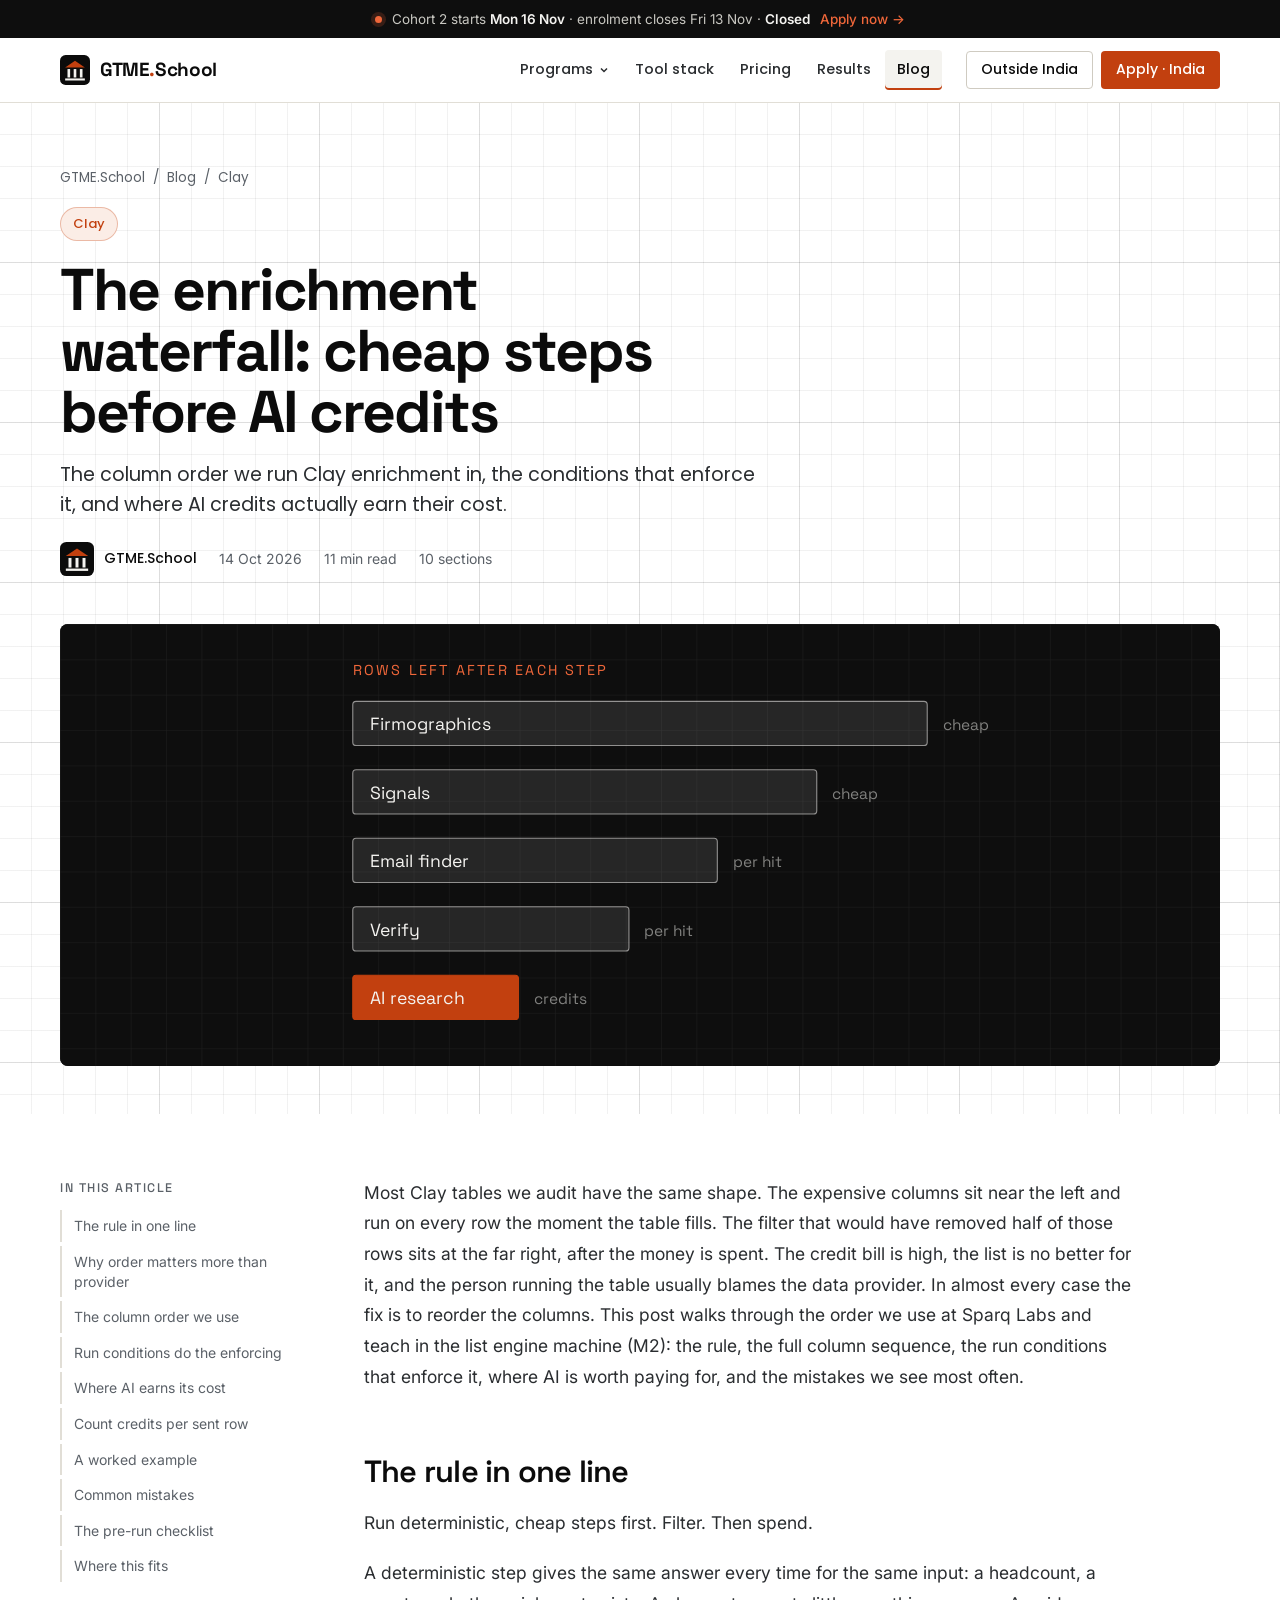
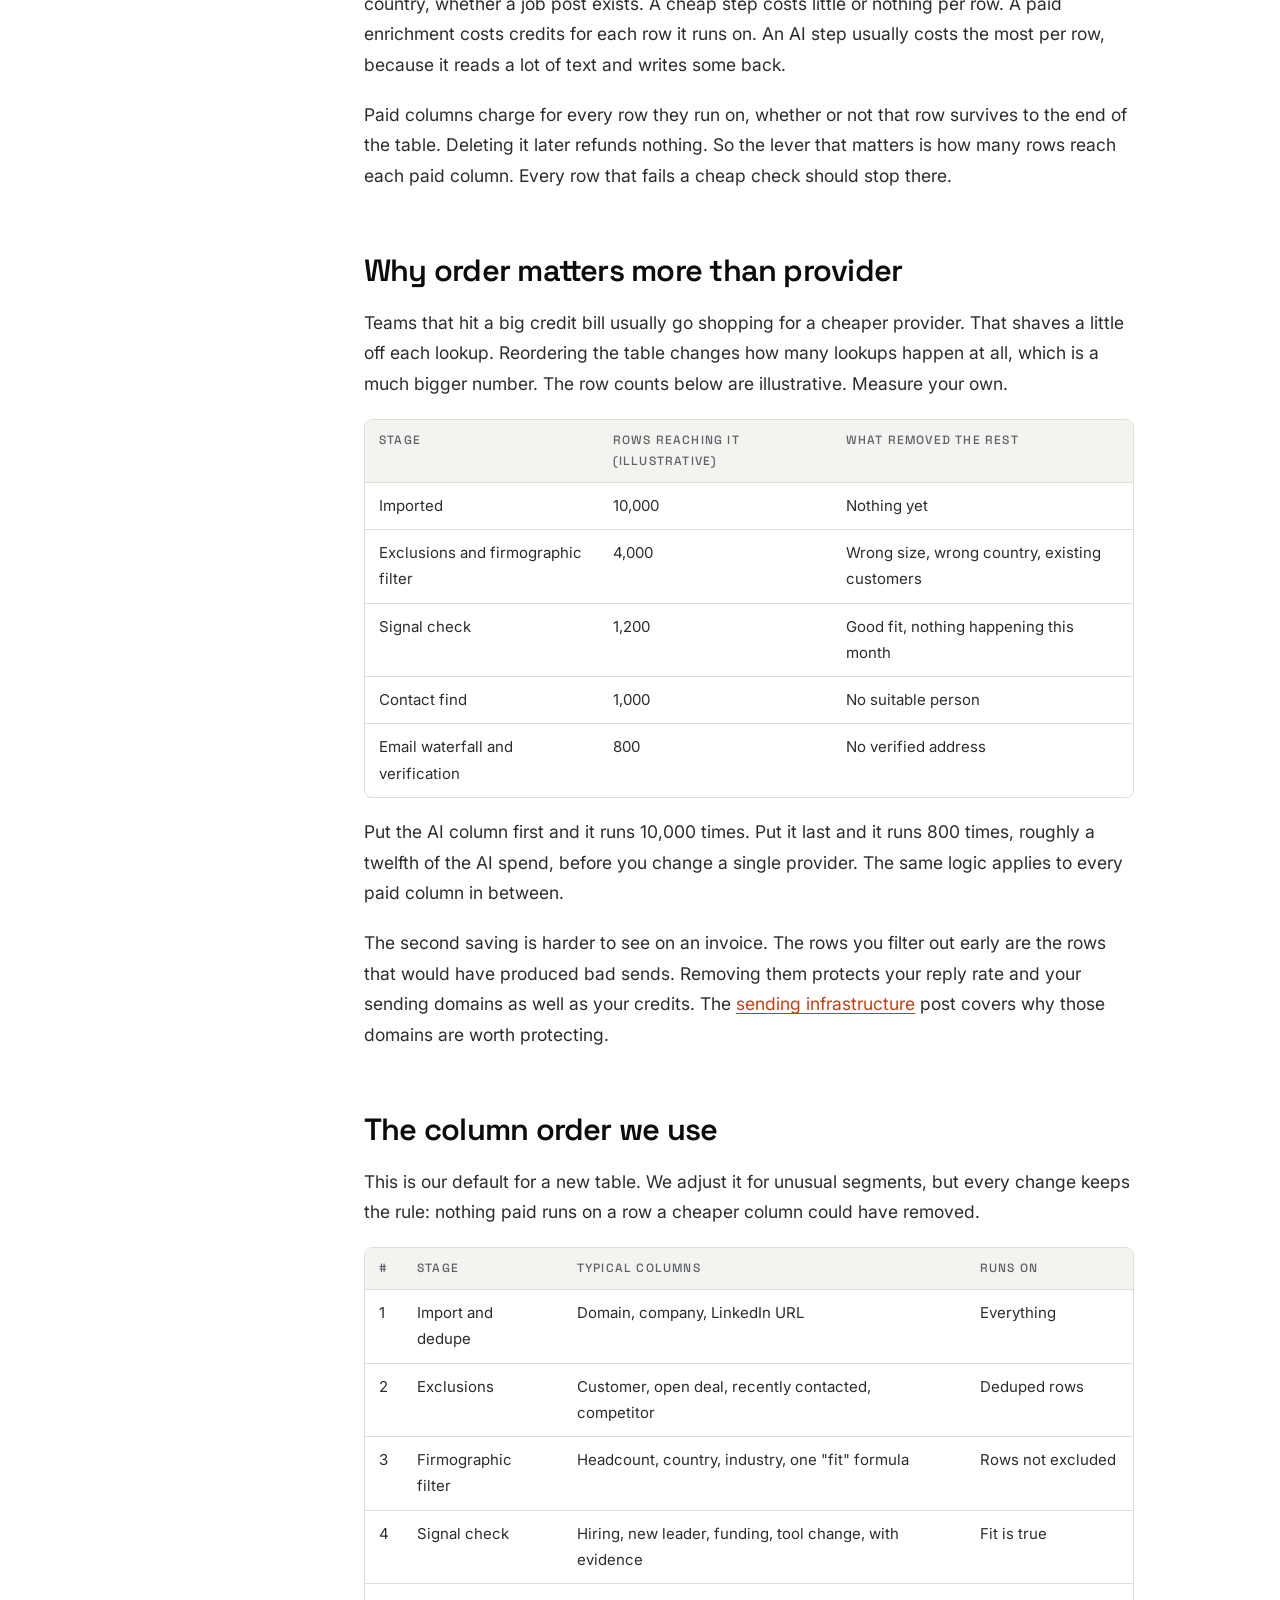
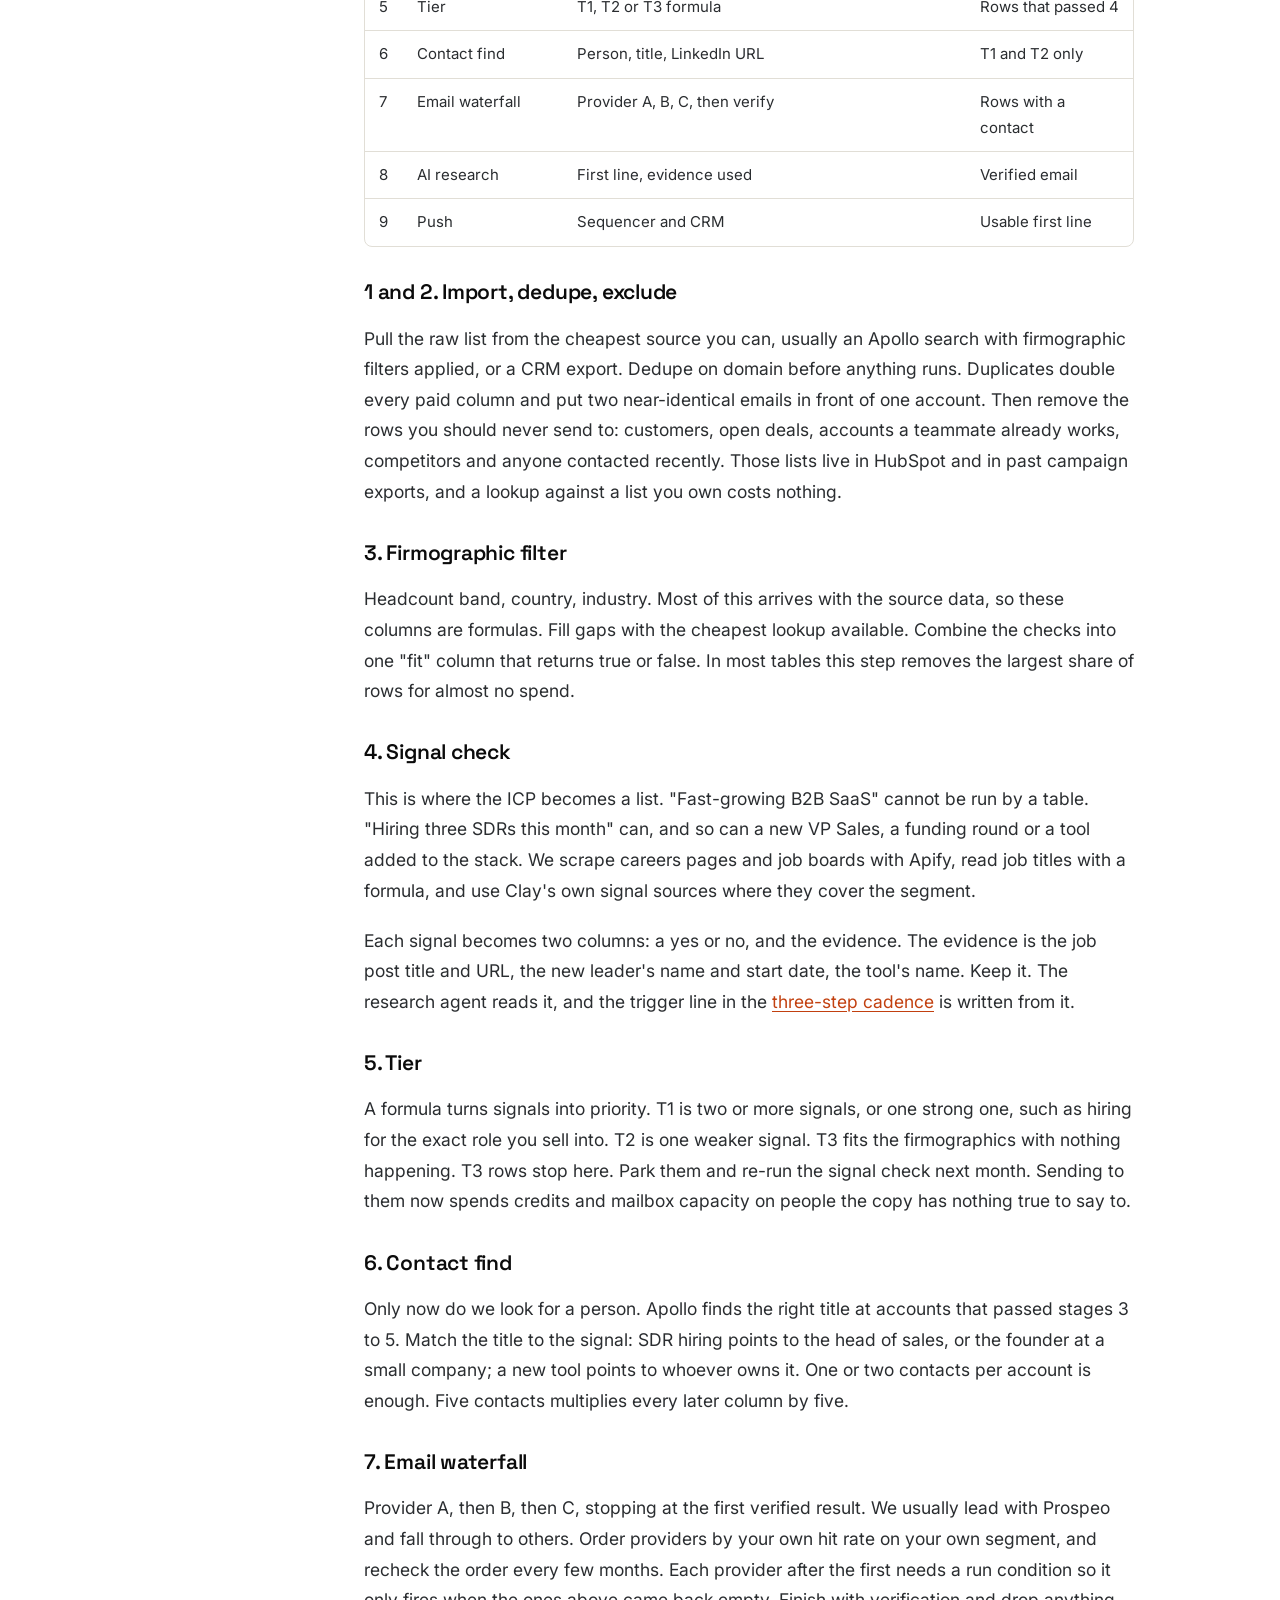
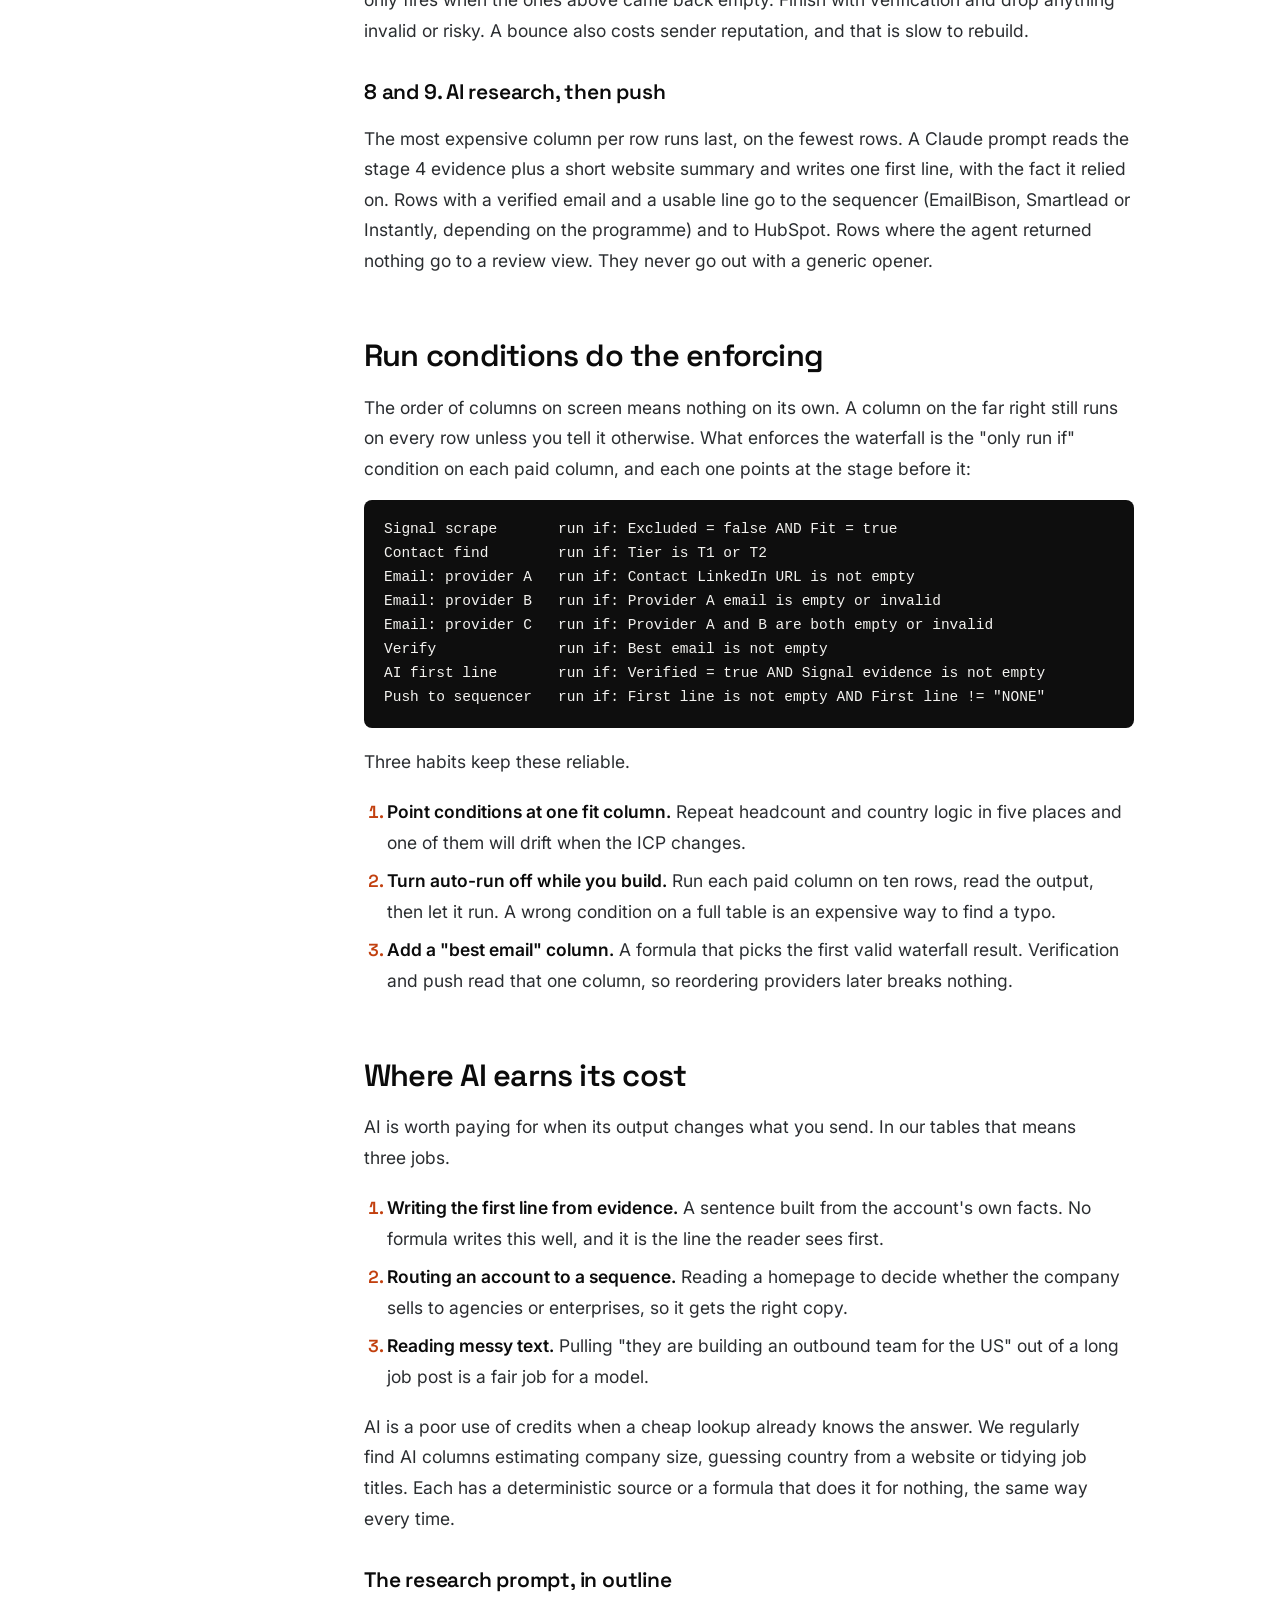
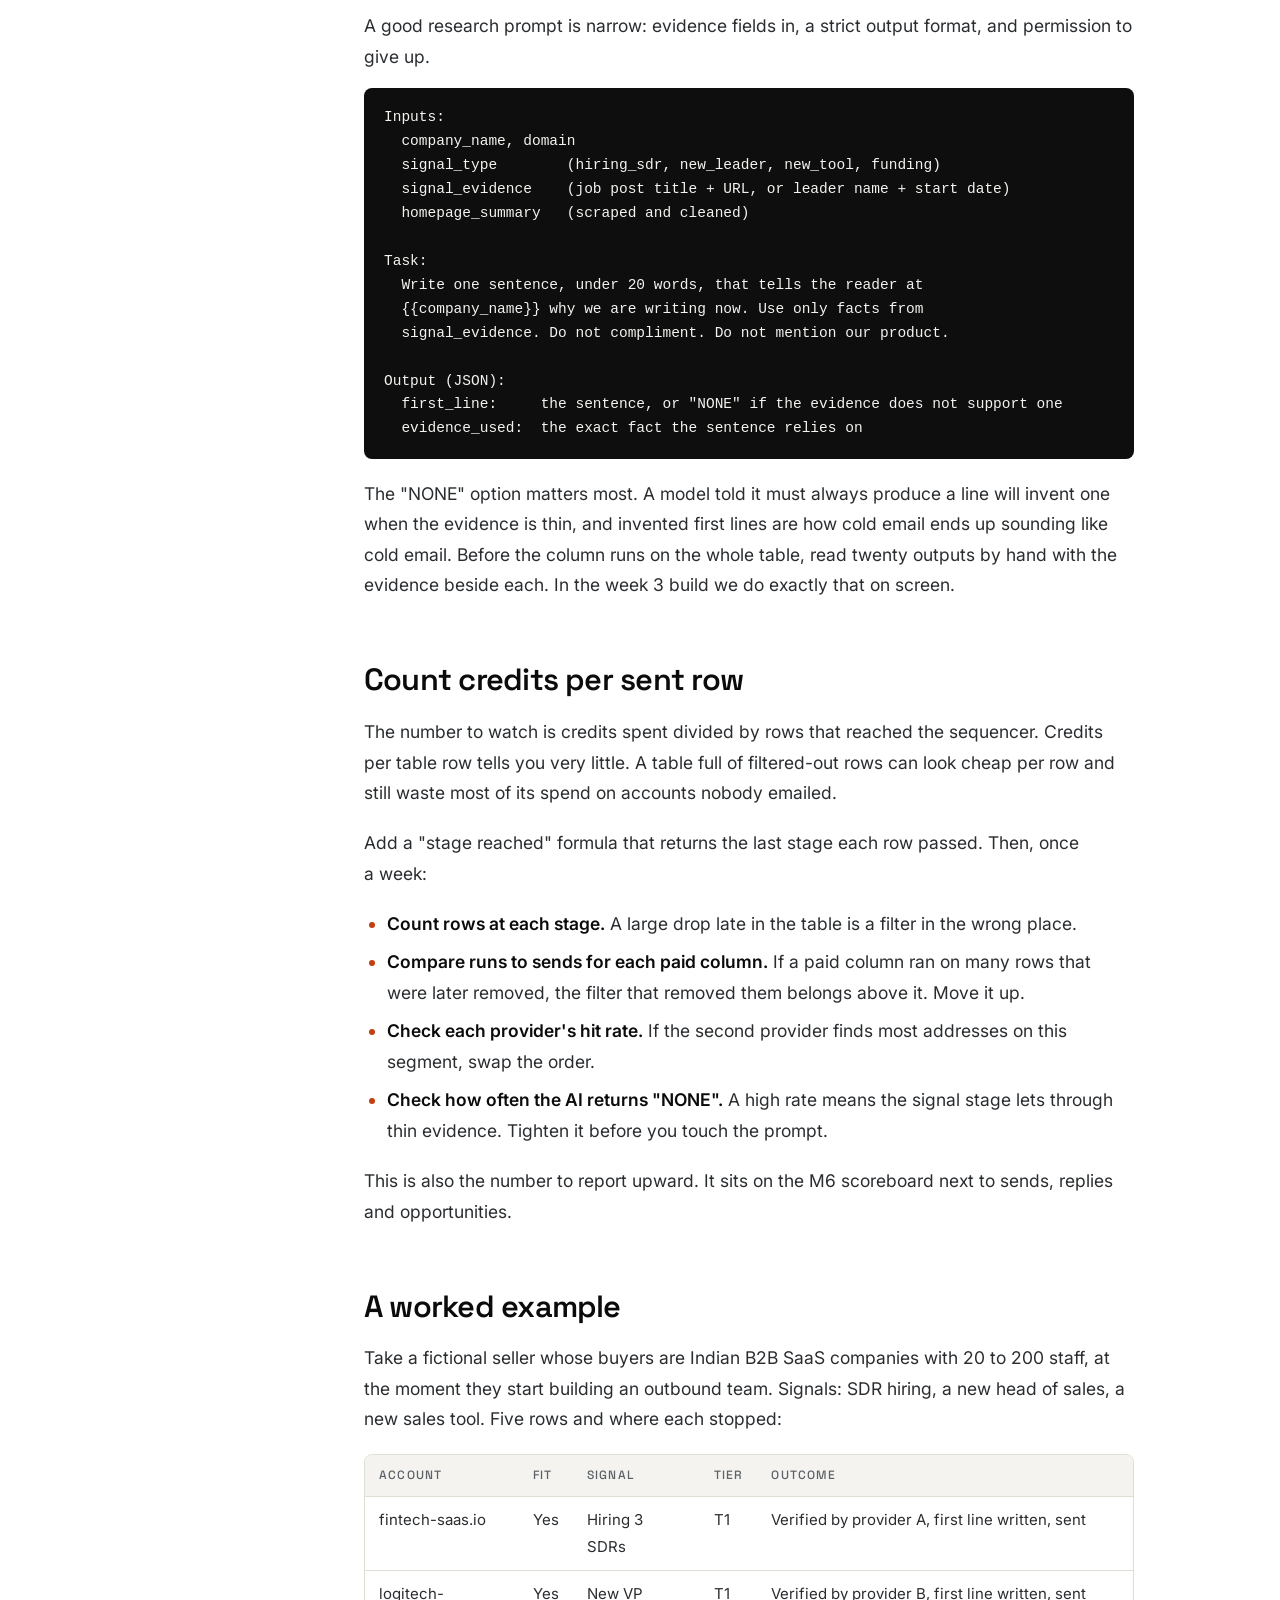
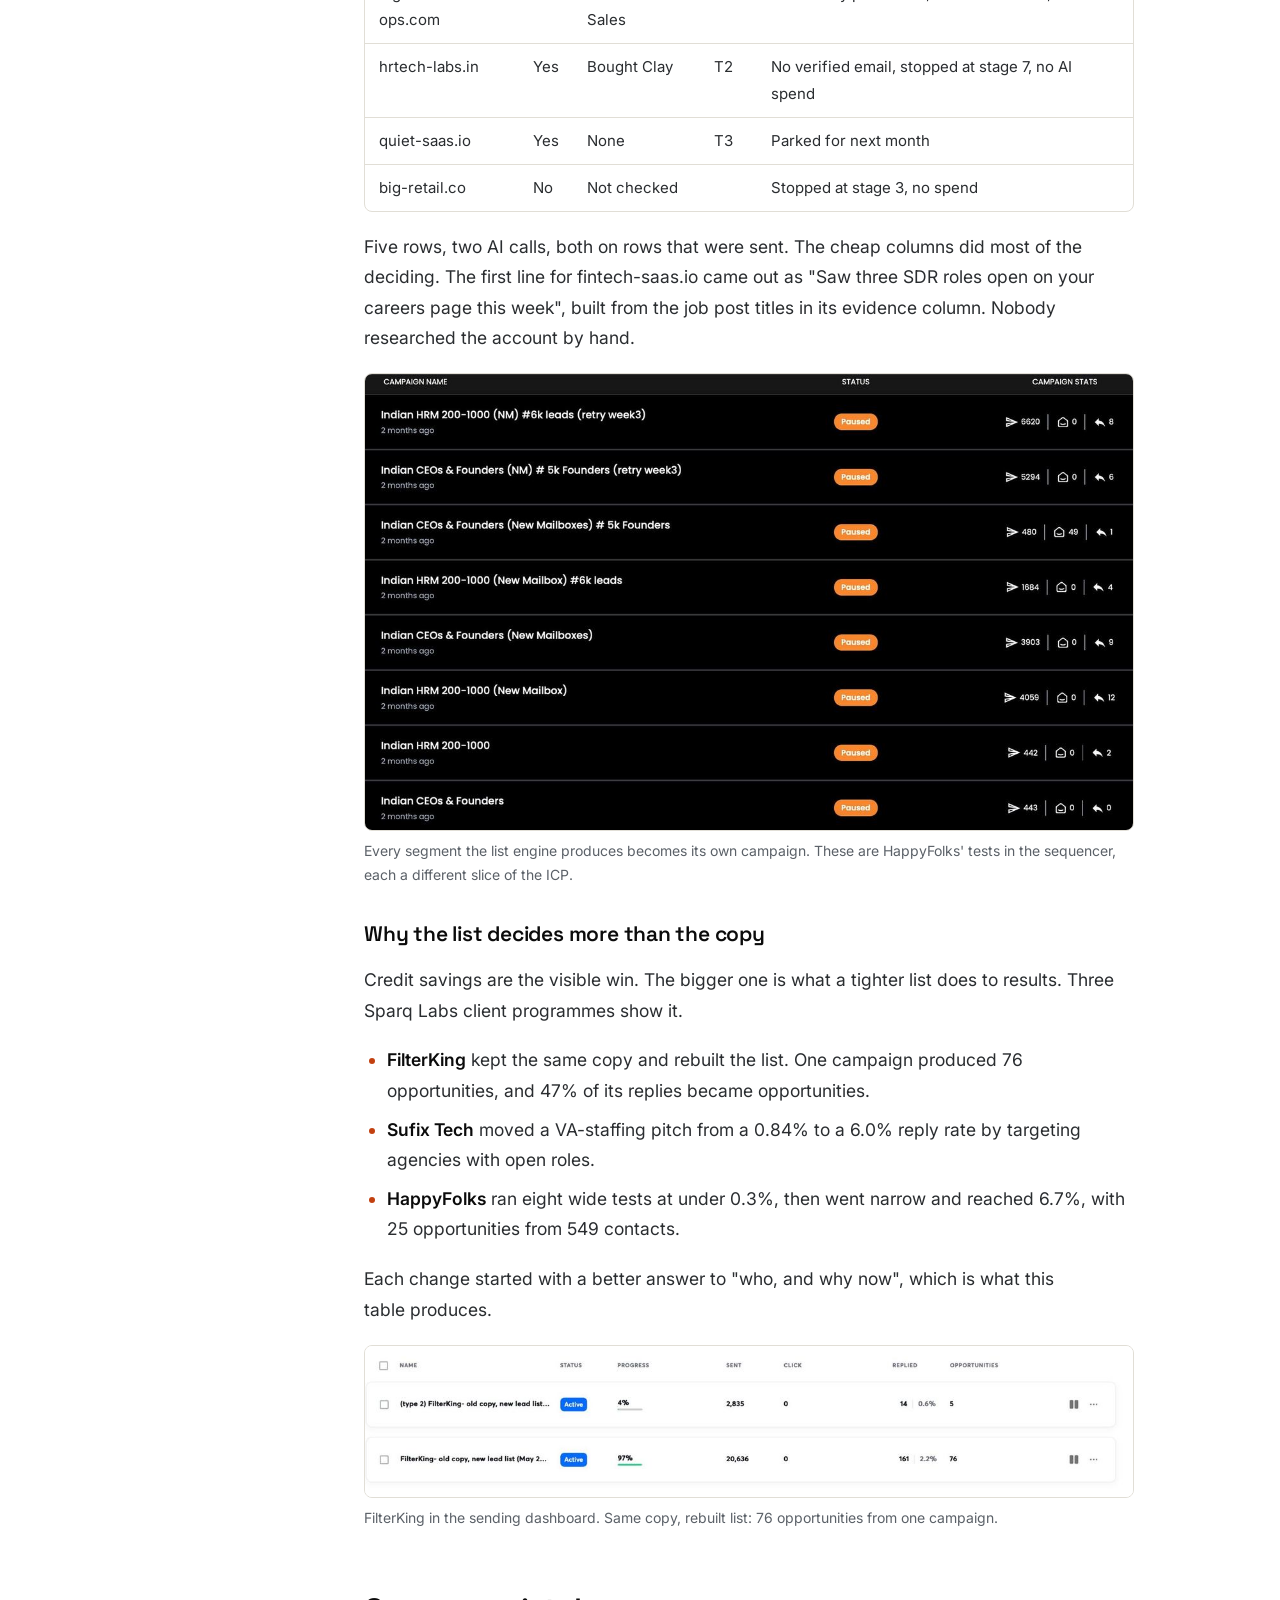
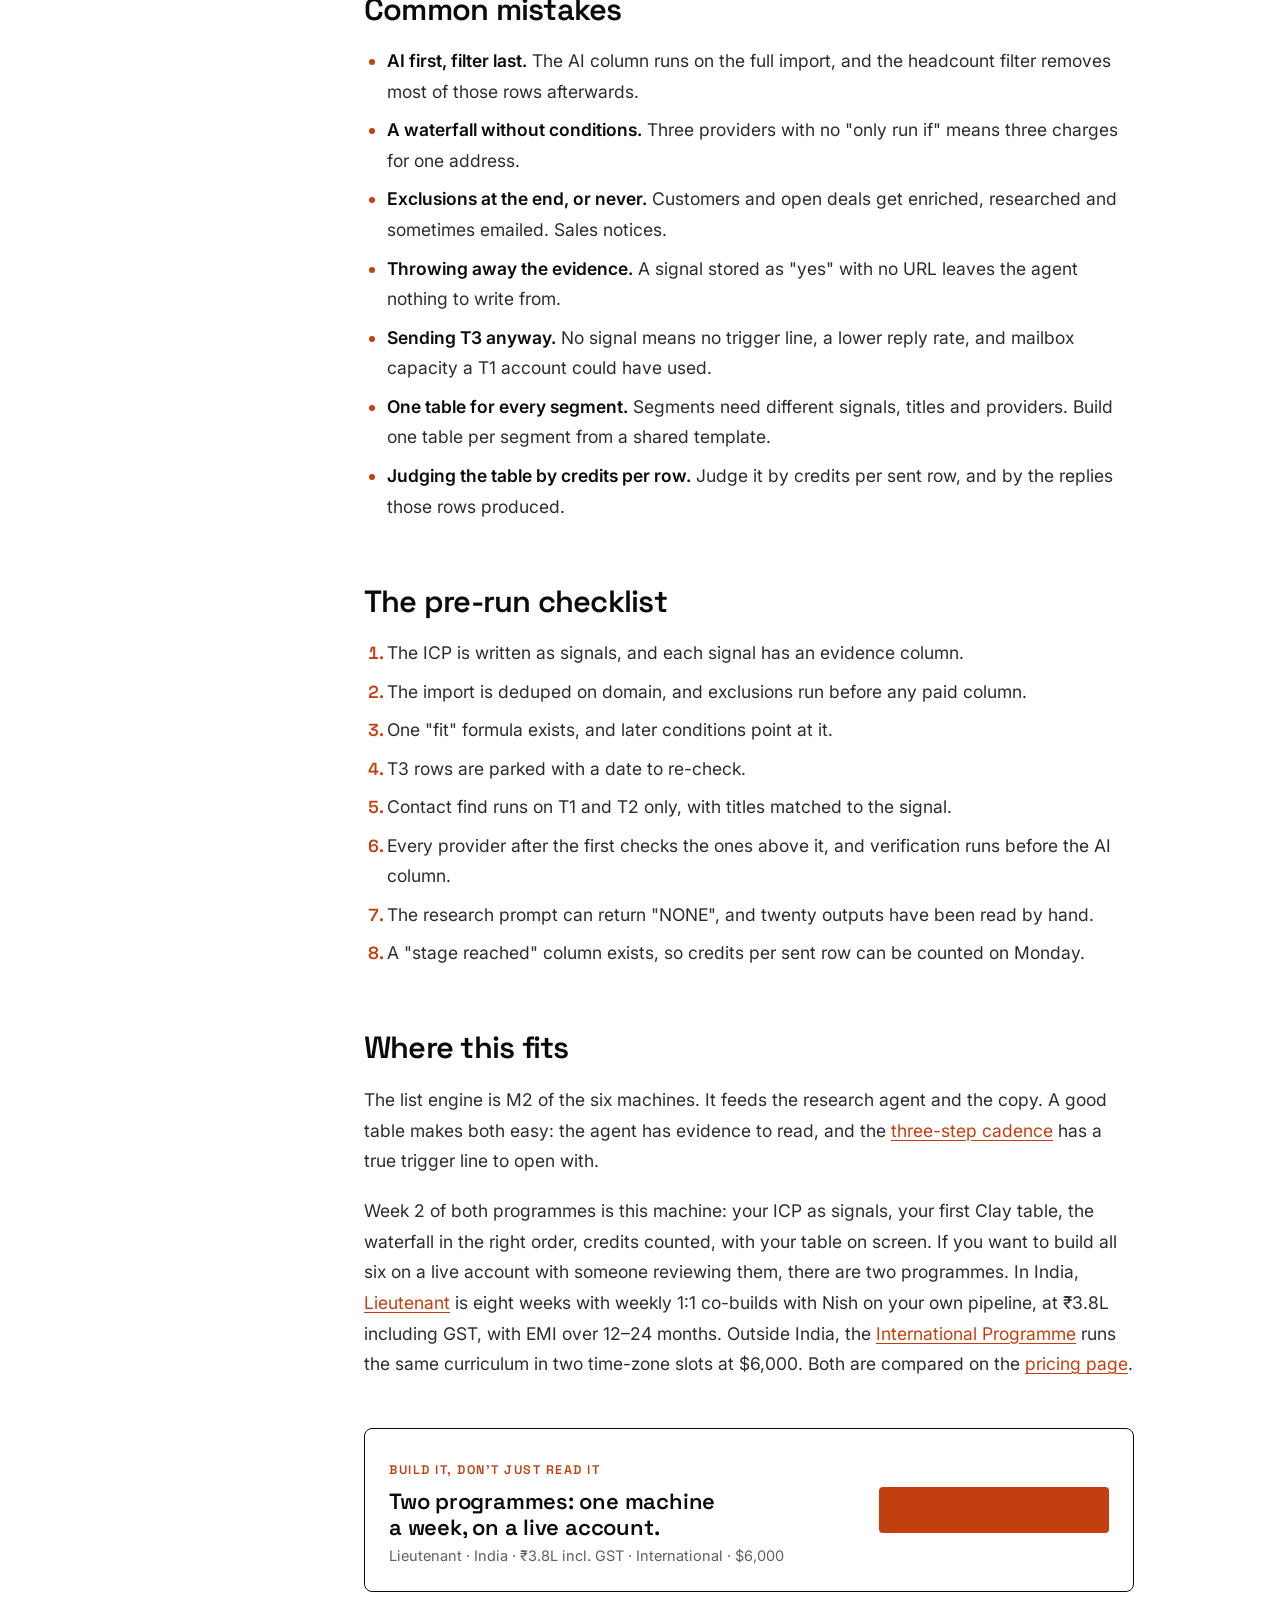
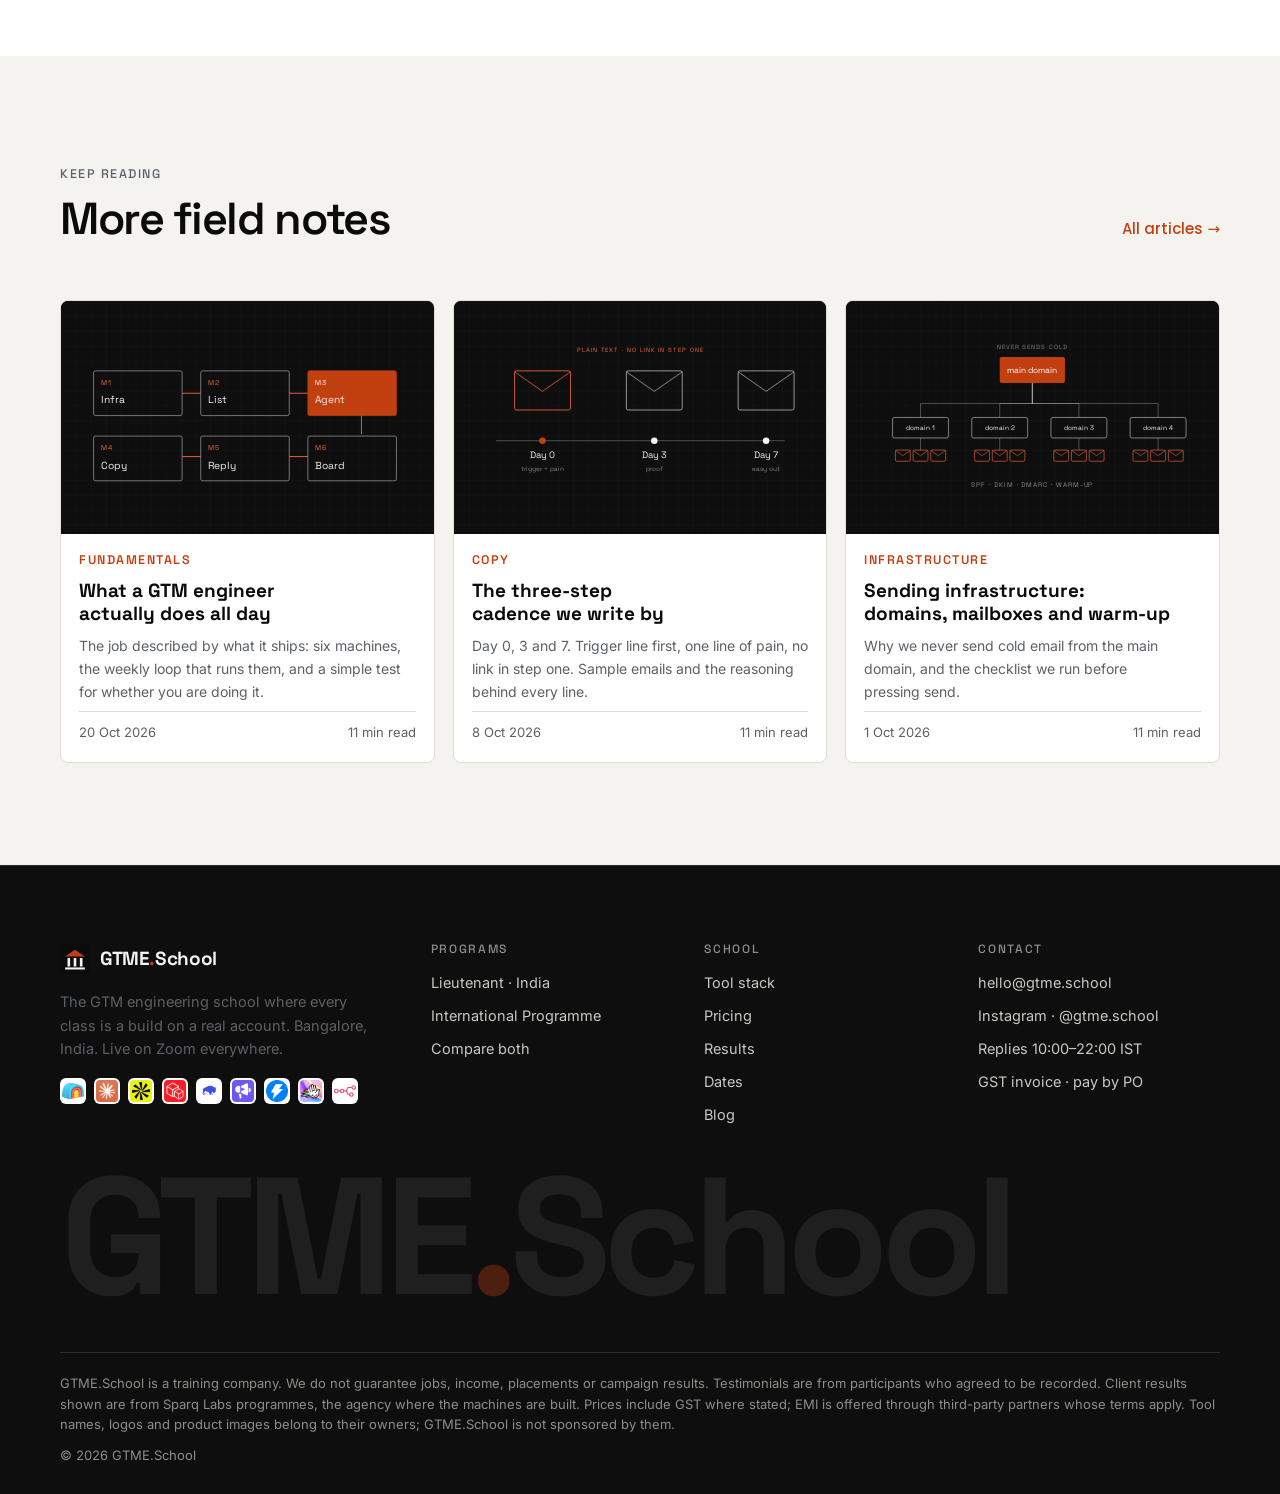
==== blog-enrichment-waterfall.html @ cdf1d206 "Add files via upload" ====
<!doctype html><html lang="en"><head><meta charset="utf-8"><meta name="viewport" content="width=device-width,initial-scale=1,viewport-fit=cover"><title>The enrichment waterfall: cheap steps before AI credits · GTME.School</title><meta name="claude:viewport-fit-sides" content="cover"><meta name="description" content="The column order we run Clay enrichment in, the conditions that enforce it, and where AI credits actually earn their cost."><link rel="icon" href="favicon.svg"><link rel="preconnect" href="https://fonts.googleapis.com"><link rel="preconnect" href="https://fonts.gstatic.com" crossorigin><link rel="stylesheet" href="https://fonts.googleapis.com/css2?family=Inter:wght@400;500;600&family=Poppins:wght@400;500;600&family=Space+Grotesk:wght@400;500;600;700&display=swap"><link rel="stylesheet" href="assets/site.css"></head><body><div class="bell"><div class="wrap"><span class="dot" aria-hidden="true"></span><span>Cohort 2 starts <b>Mon 16 Nov</b> · enrolment closes Fri 13 Nov · <b data-deadline="2026-11-13T23:59:00+05:30">21 days left</b></span><a href="pricing.html#apply">Apply now →</a></div></div>
<header class="hdr"><div class="wrap"><a class="brand " href="index.html" aria-label="GTME.School home"><svg viewBox="0 0 32 32" aria-hidden="true"><rect width="32" height="32" rx="6" fill="#0B0B0B"/><path d="M5.5 13.2 16 6l10.5 7.2z" fill="#C2400F"/><rect x="8" y="15" width="2.8" height="9" fill="#F4F3F0"/><rect x="14.6" y="15" width="2.8" height="9" fill="#F4F3F0"/><rect x="21.2" y="15" width="2.8" height="9" fill="#F4F3F0"/><rect x="5.5" y="25" width="21" height="2.2" fill="#F4F3F0"/></svg><span>GTME<span class="dotsch">.</span>School</span></a>
<nav class="nav" aria-label="Main">
<div class="dd"><button type="button" aria-expanded="false" aria-haspopup="true">Programs <svg width="10" height="10" viewBox="0 0 10 10" aria-hidden="true"><path d="M2 3.5 5 6.5 8 3.5" fill="none" stroke="currentColor" stroke-width="1.5"/></svg></button><div class="menu"><a href="lieutenant.html"><span class="rm">RM 101</span><span class="t">Lieutenant · India</span><span class="p">₹3.8L</span><span class="d">8 weeks · 1:1 with Nish · incl. GST</span></a><a href="international.html"><span class="rm">RM 201</span><span class="t">International Programme</span><span class="p">$6,000</span><span class="d">8 weeks · two time-zone slots · USD</span></a></div></div>
<a href="tools.html">Tool stack</a><a href="pricing.html">Pricing</a><a href="index.html#results">Results</a><a href="blog.html" aria-current="page">Blog</a></nav>
<div class="cta"><a class="btn btn-line btn-sm" href="international.html">Outside India</a><a class="btn btn-ember btn-sm" href="lieutenant.html#apply">Apply · India</a></div>
<button class="burger" type="button" aria-label="Open menu" aria-expanded="false" aria-controls="mnav"><span></span></button>
</div></header>
<div class="mnav" id="mnav" hidden><div class="top"><a class="brand " href="index.html" aria-label="GTME.School home"><svg viewBox="0 0 32 32" aria-hidden="true"><rect width="32" height="32" rx="6" fill="#0B0B0B"/><path d="M5.5 13.2 16 6l10.5 7.2z" fill="#C2400F"/><rect x="8" y="15" width="2.8" height="9" fill="#F4F3F0"/><rect x="14.6" y="15" width="2.8" height="9" fill="#F4F3F0"/><rect x="21.2" y="15" width="2.8" height="9" fill="#F4F3F0"/><rect x="5.5" y="25" width="21" height="2.2" fill="#F4F3F0"/></svg><span>GTME<span class="dotsch">.</span>School</span></a><button class="close" type="button" aria-label="Close menu">×</button></div>
<a class="l" href="index.html">Home</a><a class="l" href="lieutenant.html">Lieutenant · India <span>₹3.8L</span></a><a class="l" href="international.html">International <span>$6,000</span></a><a class="l" href="tools.html">Tool stack</a><a class="l" href="pricing.html">Pricing</a><a class="l" href="index.html#results">Results</a><a class="l" href="blog.html">Blog</a>
<a class="btn btn-ember" href="lieutenant.html#apply">Apply · India</a><a class="btn btn-line" href="international.html#call">Book a call · International</a></div><main id="top"><div class="readbar" aria-hidden="true"><i></i></div>
<section class="art-hero blueprint" style="padding-bottom:clamp(28px,4vw,48px)"><div class="wrap"><div class="crumb"><a href="index.html">GTME.School</a><span>/</span><a href="blog.html">Blog</a><span>/</span><span>Clay</span></div>
<span class="chip ember" style="margin-bottom:18px">Clay</span><h1>The enrichment waterfall: cheap steps before AI credits</h1><p class="dek">The column order we run Clay enrichment in, the conditions that enforce it, and where AI credits actually earn their cost.</p>
<div class="art-meta"><span class="au"><svg width="34" height="34" viewBox="0 0 32 32" aria-hidden="true"><rect width="32" height="32" rx="6" fill="#0B0B0B"/><path d="M5.5 13.2 16 6l10.5 7.2z" fill="#C2400F"/><rect x="8" y="15" width="2.8" height="9" fill="#F4F3F0"/><rect x="14.6" y="15" width="2.8" height="9" fill="#F4F3F0"/><rect x="21.2" y="15" width="2.8" height="9" fill="#F4F3F0"/><rect x="5.5" y="25" width="21" height="2.2" fill="#F4F3F0"/></svg>GTME.School</span><span>14 Oct 2026</span><span>11 min read</span><span>10 sections</span></div>
<div class="art-cover"><svg viewBox="0 0 1050 400" preserveAspectRatio="xMidYMid slice" role="img" aria-label="clay illustration"><defs><pattern id="gclay1" width="32" height="32" patternUnits="userSpaceOnUse"><path d="M32 0H0V32" fill="none" stroke="rgba(244,243,240,.07)"/></pattern></defs><rect width="1050" height="400" fill="#0E0E0E"/><rect width="1050" height="400" fill="url(#gclay1)"/><g transform="translate(125,-50)"><rect x="140" y="120" width="520" height="40" rx="3" fill="rgba(244,243,240,.1)" stroke="rgba(244,243,240,.55)"/><text x="156" y="146" font-family="Space Grotesk, sans-serif" font-size="16" fill="#F4F3F0">Firmographics</text><text x="674" y="146" font-family="Space Grotesk, sans-serif" font-size="14" fill="rgba(244,243,240,.5)">cheap</text><rect x="140" y="182" width="420" height="40" rx="3" fill="rgba(244,243,240,.1)" stroke="rgba(244,243,240,.55)"/><text x="156" y="208" font-family="Space Grotesk, sans-serif" font-size="16" fill="#F4F3F0">Signals</text><text x="574" y="208" font-family="Space Grotesk, sans-serif" font-size="14" fill="rgba(244,243,240,.5)">cheap</text><rect x="140" y="244" width="330" height="40" rx="3" fill="rgba(244,243,240,.1)" stroke="rgba(244,243,240,.55)"/><text x="156" y="270" font-family="Space Grotesk, sans-serif" font-size="16" fill="#F4F3F0">Email finder</text><text x="484" y="270" font-family="Space Grotesk, sans-serif" font-size="14" fill="rgba(244,243,240,.5)">per hit</text><rect x="140" y="306" width="250" height="40" rx="3" fill="rgba(244,243,240,.1)" stroke="rgba(244,243,240,.55)"/><text x="156" y="332" font-family="Space Grotesk, sans-serif" font-size="16" fill="#F4F3F0">Verify</text><text x="404" y="332" font-family="Space Grotesk, sans-serif" font-size="14" fill="rgba(244,243,240,.5)">per hit</text><rect x="140" y="368" width="150" height="40" rx="3" fill="#C2400F" stroke="#C2400F"/><text x="156" y="394" font-family="Space Grotesk, sans-serif" font-size="16" fill="#F4F3F0">AI research</text><text x="304" y="394" font-family="Space Grotesk, sans-serif" font-size="14" fill="rgba(244,243,240,.5)">credits</text><text x="140" y="96" font-family="Space Grotesk, sans-serif" font-size="13" fill="#F0673A" letter-spacing="2">ROWS LEFT AFTER EACH STEP</text></g></svg></div></div></section>
<div class="wrap art"><nav class="toc" aria-label="In this article"><span class="label">In this article</span><a href="#the-rule">The rule in one line</a><a href="#why-order">Why order matters more than provider</a><a href="#column-order">The column order we use</a><a href="#run-conditions">Run conditions do the enforcing</a><a href="#where-ai-earns">Where AI earns its cost</a><a href="#credits-per-sent-row">Count credits per sent row</a><a href="#worked-example">A worked example</a><a href="#common-mistakes">Common mistakes</a><a href="#checklist">The pre-run checklist</a><a href="#where-this-fits">Where this fits</a></nav>
<article class="prose"><p>Most Clay tables we audit have the same shape. The expensive columns sit near the left and run on every row the moment the table fills. The filter that would have removed half of those rows sits at the far right, after the money is spent. The credit bill is high, the list is no better for it, and the person running the table usually blames the data provider. In almost every case the fix is to reorder the columns. This post walks through the order we use at Sparq Labs and teach in the list engine machine (M2): the rule, the full column sequence, the run conditions that enforce it, where AI is worth paying for, and the mistakes we see most often.</p>

<h2 id="the-rule">The rule in one line</h2>
<p>Run deterministic, cheap steps first. Filter. Then spend.</p>
<p>A deterministic step gives the same answer every time for the same input: a headcount, a country, whether a job post exists. A cheap step costs little or nothing per row. A paid enrichment costs credits for each row it runs on. An AI step usually costs the most per row, because it reads a lot of text and writes some back.</p>
<p>Paid columns charge for every row they run on, whether or not that row survives to the end of the table. Deleting it later refunds nothing. So the lever that matters is how many rows reach each paid column. Every row that fails a cheap check should stop there.</p>

<h2 id="why-order">Why order matters more than provider</h2>
<p>Teams that hit a big credit bill usually go shopping for a cheaper provider. That shaves a little off each lookup. Reordering the table changes how many lookups happen at all, which is a much bigger number. The row counts below are illustrative. Measure your own.</p>
<figure class="fig-table"><table><thead><tr><th>Stage</th><th>Rows reaching it (illustrative)</th><th>What removed the rest</th></tr></thead><tbody>
<tr><td>Imported</td><td>10,000</td><td>Nothing yet</td></tr>
<tr><td>Exclusions and firmographic filter</td><td>4,000</td><td>Wrong size, wrong country, existing customers</td></tr>
<tr><td>Signal check</td><td>1,200</td><td>Good fit, nothing happening this month</td></tr>
<tr><td>Contact find</td><td>1,000</td><td>No suitable person</td></tr>
<tr><td>Email waterfall and verification</td><td>800</td><td>No verified address</td></tr>
</tbody></table></figure>
<p>Put the AI column first and it runs 10,000 times. Put it last and it runs 800 times, roughly a twelfth of the AI spend, before you change a single provider. The same logic applies to every paid column in between.</p>
<p>The second saving is harder to see on an invoice. The rows you filter out early are the rows that would have produced bad sends. Removing them protects your reply rate and your sending domains as well as your credits. The <a href="blog-sending-infrastructure.html">sending infrastructure</a> post covers why those domains are worth protecting.</p>

<h2 id="column-order">The column order we use</h2>
<p>This is our default for a new table. We adjust it for unusual segments, but every change keeps the rule: nothing paid runs on a row a cheaper column could have removed.</p>
<figure class="fig-table"><table><thead><tr><th>#</th><th>Stage</th><th>Typical columns</th><th>Runs on</th></tr></thead><tbody>
<tr><td>1</td><td>Import and dedupe</td><td>Domain, company, LinkedIn URL</td><td>Everything</td></tr>
<tr><td>2</td><td>Exclusions</td><td>Customer, open deal, recently contacted, competitor</td><td>Deduped rows</td></tr>
<tr><td>3</td><td>Firmographic filter</td><td>Headcount, country, industry, one "fit" formula</td><td>Rows not excluded</td></tr>
<tr><td>4</td><td>Signal check</td><td>Hiring, new leader, funding, tool change, with evidence</td><td>Fit is true</td></tr>
<tr><td>5</td><td>Tier</td><td>T1, T2 or T3 formula</td><td>Rows that passed 4</td></tr>
<tr><td>6</td><td>Contact find</td><td>Person, title, LinkedIn URL</td><td>T1 and T2 only</td></tr>
<tr><td>7</td><td>Email waterfall</td><td>Provider A, B, C, then verify</td><td>Rows with a contact</td></tr>
<tr><td>8</td><td>AI research</td><td>First line, evidence used</td><td>Verified email</td></tr>
<tr><td>9</td><td>Push</td><td>Sequencer and CRM</td><td>Usable first line</td></tr>
</tbody></table></figure>

<h3>1 and 2. Import, dedupe, exclude</h3>
<p>Pull the raw list from the cheapest source you can, usually an Apollo search with firmographic filters applied, or a CRM export. Dedupe on domain before anything runs. Duplicates double every paid column and put two near-identical emails in front of one account. Then remove the rows you should never send to: customers, open deals, accounts a teammate already works, competitors and anyone contacted recently. Those lists live in HubSpot and in past campaign exports, and a lookup against a list you own costs nothing.</p>

<h3>3. Firmographic filter</h3>
<p>Headcount band, country, industry. Most of this arrives with the source data, so these columns are formulas. Fill gaps with the cheapest lookup available. Combine the checks into one "fit" column that returns true or false. In most tables this step removes the largest share of rows for almost no spend.</p>

<h3>4. Signal check</h3>
<p>This is where the ICP becomes a list. "Fast-growing B2B SaaS" cannot be run by a table. "Hiring three SDRs this month" can, and so can a new VP Sales, a funding round or a tool added to the stack. We scrape careers pages and job boards with Apify, read job titles with a formula, and use Clay's own signal sources where they cover the segment.</p>
<p>Each signal becomes two columns: a yes or no, and the evidence. The evidence is the job post title and URL, the new leader's name and start date, the tool's name. Keep it. The research agent reads it, and the trigger line in the <a href="blog-three-step-cadence.html">three-step cadence</a> is written from it.</p>

<h3>5. Tier</h3>
<p>A formula turns signals into priority. T1 is two or more signals, or one strong one, such as hiring for the exact role you sell into. T2 is one weaker signal. T3 fits the firmographics with nothing happening. T3 rows stop here. Park them and re-run the signal check next month. Sending to them now spends credits and mailbox capacity on people the copy has nothing true to say to.</p>

<h3>6. Contact find</h3>
<p>Only now do we look for a person. Apollo finds the right title at accounts that passed stages 3 to 5. Match the title to the signal: SDR hiring points to the head of sales, or the founder at a small company; a new tool points to whoever owns it. One or two contacts per account is enough. Five contacts multiplies every later column by five.</p>

<h3>7. Email waterfall</h3>
<p>Provider A, then B, then C, stopping at the first verified result. We usually lead with Prospeo and fall through to others. Order providers by your own hit rate on your own segment, and recheck the order every few months. Each provider after the first needs a run condition so it only fires when the ones above came back empty. Finish with verification and drop anything invalid or risky. A bounce also costs sender reputation, and that is slow to rebuild.</p>

<h3>8 and 9. AI research, then push</h3>
<p>The most expensive column per row runs last, on the fewest rows. A Claude prompt reads the stage 4 evidence plus a short website summary and writes one first line, with the fact it relied on. Rows with a verified email and a usable line go to the sequencer (EmailBison, Smartlead or Instantly, depending on the programme) and to HubSpot. Rows where the agent returned nothing go to a review view. They never go out with a generic opener.</p>

<h2 id="run-conditions">Run conditions do the enforcing</h2>
<p>The order of columns on screen means nothing on its own. A column on the far right still runs on every row unless you tell it otherwise. What enforces the waterfall is the "only run if" condition on each paid column, and each one points at the stage before it:</p>
<pre><code>Signal scrape       run if: Excluded = false AND Fit = true
Contact find        run if: Tier is T1 or T2
Email: provider A   run if: Contact LinkedIn URL is not empty
Email: provider B   run if: Provider A email is empty or invalid
Email: provider C   run if: Provider A and B are both empty or invalid
Verify              run if: Best email is not empty
AI first line       run if: Verified = true AND Signal evidence is not empty
Push to sequencer   run if: First line is not empty AND First line != "NONE"</code></pre>
<p>Three habits keep these reliable.</p>
<ol>
<li><strong>Point conditions at one fit column.</strong> Repeat headcount and country logic in five places and one of them will drift when the ICP changes.</li>
<li><strong>Turn auto-run off while you build.</strong> Run each paid column on ten rows, read the output, then let it run. A wrong condition on a full table is an expensive way to find a typo.</li>
<li><strong>Add a "best email" column.</strong> A formula that picks the first valid waterfall result. Verification and push read that one column, so reordering providers later breaks nothing.</li>
</ol>

<h2 id="where-ai-earns">Where AI earns its cost</h2>
<p>AI is worth paying for when its output changes what you send. In our tables that means three jobs.</p>
<ol>
<li><strong>Writing the first line from evidence.</strong> A sentence built from the account's own facts. No formula writes this well, and it is the line the reader sees first.</li>
<li><strong>Routing an account to a sequence.</strong> Reading a homepage to decide whether the company sells to agencies or enterprises, so it gets the right copy.</li>
<li><strong>Reading messy text.</strong> Pulling "they are building an outbound team for the US" out of a long job post is a fair job for a model.</li>
</ol>
<p>AI is a poor use of credits when a cheap lookup already knows the answer. We regularly find AI columns estimating company size, guessing country from a website or tidying job titles. Each has a deterministic source or a formula that does it for nothing, the same way every time.</p>

<h3>The research prompt, in outline</h3>
<p>A good research prompt is narrow: evidence fields in, a strict output format, and permission to give up.</p>
<pre><code>Inputs:
  company_name, domain
  signal_type        (hiring_sdr, new_leader, new_tool, funding)
  signal_evidence    (job post title + URL, or leader name + start date)
  homepage_summary   (scraped and cleaned)

Task:
  Write one sentence, under 20 words, that tells the reader at
  {{company_name}} why we are writing now. Use only facts from
  signal_evidence. Do not compliment. Do not mention our product.

Output (JSON):
  first_line:     the sentence, or "NONE" if the evidence does not support one
  evidence_used:  the exact fact the sentence relies on</code></pre>
<p>The "NONE" option matters most. A model told it must always produce a line will invent one when the evidence is thin, and invented first lines are how cold email ends up sounding like cold email. Before the column runs on the whole table, read twenty outputs by hand with the evidence beside each. In the week 3 build we do exactly that on screen.</p>

<h2 id="credits-per-sent-row">Count credits per sent row</h2>
<p>The number to watch is credits spent divided by rows that reached the sequencer. Credits per table row tells you very little. A table full of filtered-out rows can look cheap per row and still waste most of its spend on accounts nobody emailed.</p>
<p>Add a "stage reached" formula that returns the last stage each row passed. Then, once a week:</p>
<ul>
<li><strong>Count rows at each stage.</strong> A large drop late in the table is a filter in the wrong place.</li>
<li><strong>Compare runs to sends for each paid column.</strong> If a paid column ran on many rows that were later removed, the filter that removed them belongs above it. Move it up.</li>
<li><strong>Check each provider's hit rate.</strong> If the second provider finds most addresses on this segment, swap the order.</li>
<li><strong>Check how often the AI returns "NONE".</strong> A high rate means the signal stage lets through thin evidence. Tighten it before you touch the prompt.</li>
</ul>
<p>This is also the number to report upward. It sits on the M6 scoreboard next to sends, replies and opportunities.</p>

<h2 id="worked-example">A worked example</h2>
<p>Take a fictional seller whose buyers are Indian B2B SaaS companies with 20 to 200 staff, at the moment they start building an outbound team. Signals: SDR hiring, a new head of sales, a new sales tool. Five rows and where each stopped:</p>
<figure class="fig-table"><table><thead><tr><th>Account</th><th>Fit</th><th>Signal</th><th>Tier</th><th>Outcome</th></tr></thead><tbody>
<tr><td>fintech-saas.io</td><td>Yes</td><td>Hiring 3 SDRs</td><td>T1</td><td>Verified by provider A, first line written, sent</td></tr>
<tr><td>logitech-ops.com</td><td>Yes</td><td>New VP Sales</td><td>T1</td><td>Verified by provider B, first line written, sent</td></tr>
<tr><td>hrtech-labs.in</td><td>Yes</td><td>Bought Clay</td><td>T2</td><td>No verified email, stopped at stage 7, no AI spend</td></tr>
<tr><td>quiet-saas.io</td><td>Yes</td><td>None</td><td>T3</td><td>Parked for next month</td></tr>
<tr><td>big-retail.co</td><td>No</td><td>Not checked</td><td></td><td>Stopped at stage 3, no spend</td></tr>
</tbody></table></figure>
<p>Five rows, two AI calls, both on rows that were sent. The cheap columns did most of the deciding. The first line for fintech-saas.io came out as "Saw three SDR roles open on your careers page this week", built from the job post titles in its evidence column. Nobody researched the account by hand.</p>
<figure class="fig-img"><img src="assets/img/hf-work.jpg" alt="A sequencer campaign list: HappyFolks test campaigns, one per ICP segment" loading="lazy" decoding="async"><figcaption>Every segment the list engine produces becomes its own campaign. These are HappyFolks' tests in the sequencer, each a different slice of the ICP.</figcaption></figure>
<h3>Why the list decides more than the copy</h3>
<p>Credit savings are the visible win. The bigger one is what a tighter list does to results. Three Sparq Labs client programmes show it.</p>
<ul>
<li><strong>FilterKing</strong> kept the same copy and rebuilt the list. One campaign produced 76 opportunities, and 47% of its replies became opportunities.</li>
<li><strong>Sufix Tech</strong> moved a VA-staffing pitch from a 0.84% to a 6.0% reply rate by targeting agencies with open roles.</li>
<li><strong>HappyFolks</strong> ran eight wide tests at under 0.3%, then went narrow and reached 6.7%, with 25 opportunities from 549 contacts.</li>
</ul>
<p>Each change started with a better answer to "who, and why now", which is what this table produces.</p>
<figure class="fig-img"><img src="assets/img/fk-dash.jpg" alt="FilterKing campaigns in the sending dashboard" loading="lazy" decoding="async"><figcaption>FilterKing in the sending dashboard. Same copy, rebuilt list: 76 opportunities from one campaign.</figcaption></figure>

<h2 id="common-mistakes">Common mistakes</h2>
<ul>
<li><strong>AI first, filter last.</strong> The AI column runs on the full import, and the headcount filter removes most of those rows afterwards.</li>
<li><strong>A waterfall without conditions.</strong> Three providers with no "only run if" means three charges for one address.</li>
<li><strong>Exclusions at the end, or never.</strong> Customers and open deals get enriched, researched and sometimes emailed. Sales notices.</li>
<li><strong>Throwing away the evidence.</strong> A signal stored as "yes" with no URL leaves the agent nothing to write from.</li>
<li><strong>Sending T3 anyway.</strong> No signal means no trigger line, a lower reply rate, and mailbox capacity a T1 account could have used.</li>
<li><strong>One table for every segment.</strong> Segments need different signals, titles and providers. Build one table per segment from a shared template.</li>
<li><strong>Judging the table by credits per row.</strong> Judge it by credits per sent row, and by the replies those rows produced.</li>
</ul>

<h2 id="checklist">The pre-run checklist</h2>
<ol>
<li>The ICP is written as signals, and each signal has an evidence column.</li>
<li>The import is deduped on domain, and exclusions run before any paid column.</li>
<li>One "fit" formula exists, and later conditions point at it.</li>
<li>T3 rows are parked with a date to re-check.</li>
<li>Contact find runs on T1 and T2 only, with titles matched to the signal.</li>
<li>Every provider after the first checks the ones above it, and verification runs before the AI column.</li>
<li>The research prompt can return "NONE", and twenty outputs have been read by hand.</li>
<li>A "stage reached" column exists, so credits per sent row can be counted on Monday.</li>
</ol>

<h2 id="where-this-fits">Where this fits</h2>
<p>The list engine is M2 of the six machines. It feeds the research agent and the copy. A good table makes both easy: the agent has evidence to read, and the <a href="blog-three-step-cadence.html">three-step cadence</a> has a true trigger line to open with.</p>
<p>Week 2 of both programmes is this machine: your ICP as signals, your first Clay table, the waterfall in the right order, credits counted, with your table on screen. If you want to build all six on a live account with someone reviewing them, there are two programmes. In India, <a href="lieutenant.html">Lieutenant</a> is eight weeks with weekly 1:1 co-builds with Nish on your own pipeline, at ₹3.8L including GST, with EMI over 12–24 months. Outside India, the <a href="international.html">International Programme</a> runs the same curriculum in two time-zone slots at $6,000. Both are compared on the <a href="pricing.html">pricing page</a>.</p>
<aside class="art-cta"><div><span class="label"><b>Build it, don't just read it</b></span><h3 style="margin-top:6px">Two programmes: one machine a week, on a live account.</h3><p class="small" style="margin-top:4px">Lieutenant · India · ₹3.8L incl. GST · International · $6,000</p></div><a class="btn btn-ember" href="pricing.html">See the programmes <span class="arr">→</span></a></aside>
</article></div>
<section class="sec stone"><div class="wrap"><div class="sec-head"><div><span class="label">Keep reading</span><h2 class="h2" style="margin-top:10px">More field notes</h2></div><div style="justify-self:end"><a class="tlink" href="blog.html">All articles →</a></div></div><div class="posts" style="grid-template-columns:repeat(auto-fit,minmax(240px,1fr))"><a class="post rv d0" href="blog-what-is-a-gtm-engineer.html"><div class="cover"><svg viewBox="0 0 800 500" preserveAspectRatio="xMidYMid slice" role="img" aria-label="fundamentals illustration"><defs><pattern id="gfundamentals0" width="32" height="32" patternUnits="userSpaceOnUse"><path d="M32 0H0V32" fill="none" stroke="rgba(244,243,240,.07)"/></pattern></defs><rect width="800" height="500" fill="#0E0E0E"/><rect width="800" height="500" fill="url(#gfundamentals0)"/><g transform="translate(0,0)"><rect x="70" y="150" width="190" height="96" rx="4" fill="none" stroke="rgba(244,243,240,.6)" stroke-width="1.6"/><text x="86" y="180" font-family="Space Grotesk, sans-serif" font-size="15" fill="#F0673A" letter-spacing="2">M1</text><text x="86" y="220" font-family="Space Grotesk, sans-serif" font-size="22" fill="#F4F3F0">Infra</text><rect x="300" y="150" width="190" height="96" rx="4" fill="none" stroke="rgba(244,243,240,.6)" stroke-width="1.6"/><text x="316" y="180" font-family="Space Grotesk, sans-serif" font-size="15" fill="#F0673A" letter-spacing="2">M2</text><text x="316" y="220" font-family="Space Grotesk, sans-serif" font-size="22" fill="#F4F3F0">List</text><rect x="530" y="150" width="190" height="96" rx="4" fill="#C2400F" stroke="#C2400F" stroke-width="1.6"/><text x="546" y="180" font-family="Space Grotesk, sans-serif" font-size="15" fill="#fff" letter-spacing="2">M3</text><text x="546" y="220" font-family="Space Grotesk, sans-serif" font-size="22" fill="#F4F3F0">Agent</text><rect x="70" y="290" width="190" height="96" rx="4" fill="none" stroke="rgba(244,243,240,.6)" stroke-width="1.6"/><text x="86" y="320" font-family="Space Grotesk, sans-serif" font-size="15" fill="#F0673A" letter-spacing="2">M4</text><text x="86" y="360" font-family="Space Grotesk, sans-serif" font-size="22" fill="#F4F3F0">Copy</text><rect x="300" y="290" width="190" height="96" rx="4" fill="none" stroke="rgba(244,243,240,.6)" stroke-width="1.6"/><text x="316" y="320" font-family="Space Grotesk, sans-serif" font-size="15" fill="#F0673A" letter-spacing="2">M5</text><text x="316" y="360" font-family="Space Grotesk, sans-serif" font-size="22" fill="#F4F3F0">Reply</text><rect x="530" y="290" width="190" height="96" rx="4" fill="none" stroke="rgba(244,243,240,.6)" stroke-width="1.6"/><text x="546" y="320" font-family="Space Grotesk, sans-serif" font-size="15" fill="#F0673A" letter-spacing="2">M6</text><text x="546" y="360" font-family="Space Grotesk, sans-serif" font-size="22" fill="#F4F3F0">Board</text><path d="M260 198h40M490 198h40M645 246v40M530 334h-40M300 334h-40" stroke="#F0673A" stroke-width="2"/></g></svg></div><div class="bd"><span class="label"><b>Fundamentals</b></span><h3>What a GTM engineer actually does all day</h3><p>The job described by what it ships: six machines, the weekly loop that runs them, and a simple test for whether you are doing it.</p><div class="meta"><span>20 Oct 2026</span><span>11 min read</span></div></div></a><a class="post rv d1" href="blog-three-step-cadence.html"><div class="cover"><svg viewBox="0 0 800 500" preserveAspectRatio="xMidYMid slice" role="img" aria-label="copy illustration"><defs><pattern id="gcopy0" width="32" height="32" patternUnits="userSpaceOnUse"><path d="M32 0H0V32" fill="none" stroke="rgba(244,243,240,.07)"/></pattern></defs><rect width="800" height="500" fill="#0E0E0E"/><rect width="800" height="500" fill="url(#gcopy0)"/><g transform="translate(0,0)"><path d="M90 300 H710" stroke="rgba(244,243,240,.4)" stroke-width="1.5"/><circle cx="190" cy="300" r="7" fill="#C2400F"/><rect x="130" y="150" width="120" height="84" rx="4" fill="none" stroke="#F0673A" stroke-width="1.8"/><path d="M130 152 l60 42 60-42" fill="none" stroke="#F0673A" stroke-width="1.6"/><text x="190" y="338" font-family="Space Grotesk, sans-serif" font-size="20" fill="#F4F3F0" text-anchor="middle">Day 0</text><text x="190" y="364" font-family="Space Grotesk, sans-serif" font-size="14" fill="rgba(244,243,240,.5)" text-anchor="middle">trigger + pain</text><circle cx="430" cy="300" r="7" fill="#F4F3F0"/><rect x="370" y="150" width="120" height="84" rx="4" fill="none" stroke="rgba(244,243,240,.7)" stroke-width="1.8"/><path d="M370 152 l60 42 60-42" fill="none" stroke="rgba(244,243,240,.7)" stroke-width="1.6"/><text x="430" y="338" font-family="Space Grotesk, sans-serif" font-size="20" fill="#F4F3F0" text-anchor="middle">Day 3</text><text x="430" y="364" font-family="Space Grotesk, sans-serif" font-size="14" fill="rgba(244,243,240,.5)" text-anchor="middle">proof</text><circle cx="670" cy="300" r="7" fill="#F4F3F0"/><rect x="610" y="150" width="120" height="84" rx="4" fill="none" stroke="rgba(244,243,240,.7)" stroke-width="1.8"/><path d="M610 152 l60 42 60-42" fill="none" stroke="rgba(244,243,240,.7)" stroke-width="1.6"/><text x="670" y="338" font-family="Space Grotesk, sans-serif" font-size="20" fill="#F4F3F0" text-anchor="middle">Day 7</text><text x="670" y="364" font-family="Space Grotesk, sans-serif" font-size="14" fill="rgba(244,243,240,.5)" text-anchor="middle">easy out</text><text x="400" y="110" font-family="Space Grotesk, sans-serif" font-size="13" fill="#F0673A" text-anchor="middle" letter-spacing="2">PLAIN TEXT · NO LINK IN STEP ONE</text></g></svg></div><div class="bd"><span class="label"><b>Copy</b></span><h3>The three-step cadence we write by</h3><p>Day 0, 3 and 7. Trigger line first, one line of pain, no link in step one. Sample emails and the reasoning behind every line.</p><div class="meta"><span>8 Oct 2026</span><span>11 min read</span></div></div></a><a class="post rv d2" href="blog-sending-infrastructure.html"><div class="cover"><svg viewBox="0 0 800 500" preserveAspectRatio="xMidYMid slice" role="img" aria-label="infrastructure illustration"><defs><pattern id="ginfrastructure0" width="32" height="32" patternUnits="userSpaceOnUse"><path d="M32 0H0V32" fill="none" stroke="rgba(244,243,240,.07)"/></pattern></defs><rect width="800" height="500" fill="#0E0E0E"/><rect width="800" height="500" fill="url(#ginfrastructure0)"/><g transform="translate(0,0)"><rect x="330" y="120" width="140" height="56" rx="4" fill="#C2400F"/><text x="400" y="154" font-family="Space Grotesk, sans-serif" font-size="18" fill="#fff" text-anchor="middle">main domain</text><text x="400" y="104" font-family="Space Grotesk, sans-serif" font-size="13" fill="rgba(244,243,240,.5)" text-anchor="middle" letter-spacing="2">NEVER SENDS COLD</text><path d="M400 176 V220 H160 V250" fill="none" stroke="rgba(244,243,240,.4)" stroke-width="1.5"/><rect x="100" y="250" width="120" height="44" rx="4" fill="none" stroke="rgba(244,243,240,.7)" stroke-width="1.5"/><text x="160" y="278" font-family="Space Grotesk, sans-serif" font-size="14" fill="#F4F3F0" text-anchor="middle">domain 1</text><rect x="106" y="320" width="32" height="24" rx="3" fill="none" stroke="#F0673A" stroke-width="1.4"/><path d="M106 321 l16 11 16-11" fill="none" stroke="#F0673A" stroke-width="1.2"/><rect x="144" y="320" width="32" height="24" rx="3" fill="none" stroke="#F0673A" stroke-width="1.4"/><path d="M144 321 l16 11 16-11" fill="none" stroke="#F0673A" stroke-width="1.2"/><rect x="182" y="320" width="32" height="24" rx="3" fill="none" stroke="#F0673A" stroke-width="1.4"/><path d="M182 321 l16 11 16-11" fill="none" stroke="#F0673A" stroke-width="1.2"/><path d="M160 294 V320" stroke="rgba(244,243,240,.4)" stroke-width="1.5"/><path d="M400 176 V220 H330 V250" fill="none" stroke="rgba(244,243,240,.4)" stroke-width="1.5"/><rect x="270" y="250" width="120" height="44" rx="4" fill="none" stroke="rgba(244,243,240,.7)" stroke-width="1.5"/><text x="330" y="278" font-family="Space Grotesk, sans-serif" font-size="14" fill="#F4F3F0" text-anchor="middle">domain 2</text><rect x="276" y="320" width="32" height="24" rx="3" fill="none" stroke="#F0673A" stroke-width="1.4"/><path d="M276 321 l16 11 16-11" fill="none" stroke="#F0673A" stroke-width="1.2"/><rect x="314" y="320" width="32" height="24" rx="3" fill="none" stroke="#F0673A" stroke-width="1.4"/><path d="M314 321 l16 11 16-11" fill="none" stroke="#F0673A" stroke-width="1.2"/><rect x="352" y="320" width="32" height="24" rx="3" fill="none" stroke="#F0673A" stroke-width="1.4"/><path d="M352 321 l16 11 16-11" fill="none" stroke="#F0673A" stroke-width="1.2"/><path d="M330 294 V320" stroke="rgba(244,243,240,.4)" stroke-width="1.5"/><path d="M400 176 V220 H500 V250" fill="none" stroke="rgba(244,243,240,.4)" stroke-width="1.5"/><rect x="440" y="250" width="120" height="44" rx="4" fill="none" stroke="rgba(244,243,240,.7)" stroke-width="1.5"/><text x="500" y="278" font-family="Space Grotesk, sans-serif" font-size="14" fill="#F4F3F0" text-anchor="middle">domain 3</text><rect x="446" y="320" width="32" height="24" rx="3" fill="none" stroke="#F0673A" stroke-width="1.4"/><path d="M446 321 l16 11 16-11" fill="none" stroke="#F0673A" stroke-width="1.2"/><rect x="484" y="320" width="32" height="24" rx="3" fill="none" stroke="#F0673A" stroke-width="1.4"/><path d="M484 321 l16 11 16-11" fill="none" stroke="#F0673A" stroke-width="1.2"/><rect x="522" y="320" width="32" height="24" rx="3" fill="none" stroke="#F0673A" stroke-width="1.4"/><path d="M522 321 l16 11 16-11" fill="none" stroke="#F0673A" stroke-width="1.2"/><path d="M500 294 V320" stroke="rgba(244,243,240,.4)" stroke-width="1.5"/><path d="M400 176 V220 H670 V250" fill="none" stroke="rgba(244,243,240,.4)" stroke-width="1.5"/><rect x="610" y="250" width="120" height="44" rx="4" fill="none" stroke="rgba(244,243,240,.7)" stroke-width="1.5"/><text x="670" y="278" font-family="Space Grotesk, sans-serif" font-size="14" fill="#F4F3F0" text-anchor="middle">domain 4</text><rect x="616" y="320" width="32" height="24" rx="3" fill="none" stroke="#F0673A" stroke-width="1.4"/><path d="M616 321 l16 11 16-11" fill="none" stroke="#F0673A" stroke-width="1.2"/><rect x="654" y="320" width="32" height="24" rx="3" fill="none" stroke="#F0673A" stroke-width="1.4"/><path d="M654 321 l16 11 16-11" fill="none" stroke="#F0673A" stroke-width="1.2"/><rect x="692" y="320" width="32" height="24" rx="3" fill="none" stroke="#F0673A" stroke-width="1.4"/><path d="M692 321 l16 11 16-11" fill="none" stroke="#F0673A" stroke-width="1.2"/><path d="M670 294 V320" stroke="rgba(244,243,240,.4)" stroke-width="1.5"/><text x="400" y="400" font-family="Space Grotesk, sans-serif" font-size="14" fill="rgba(244,243,240,.55)" text-anchor="middle" letter-spacing="2">SPF · DKIM · DMARC · WARM-UP</text></g></svg></div><div class="bd"><span class="label"><b>Infrastructure</b></span><h3>Sending infrastructure: domains, mailboxes and warm-up</h3><p>Why we never send cold email from the main domain, and the checklist we run before pressing send.</p><div class="meta"><span>1 Oct 2026</span><span>11 min read</span></div></div></a></div></div></section></main><footer class="ftr"><div class="wrap">
<div class="top"><div><a class="brand " href="index.html" aria-label="GTME.School home"><svg viewBox="0 0 32 32" aria-hidden="true"><rect width="32" height="32" rx="6" fill="#0B0B0B"/><path d="M5.5 13.2 16 6l10.5 7.2z" fill="#C2400F"/><rect x="8" y="15" width="2.8" height="9" fill="#F4F3F0"/><rect x="14.6" y="15" width="2.8" height="9" fill="#F4F3F0"/><rect x="21.2" y="15" width="2.8" height="9" fill="#F4F3F0"/><rect x="5.5" y="25" width="21" height="2.2" fill="#F4F3F0"/></svg><span>GTME<span class="dotsch">.</span>School</span></a><p class="small" style="margin-top:16px;max-width:36ch">The GTM engineering school where every class is a build on a real account. Bangalore, India. Live on Zoom everywhere.</p><div class="tools"><img src="assets/logos/clay.png" alt="Clay" class="" loading="lazy" decoding="async" width="28" height="28"><img src="assets/logos/claude.png" alt="Claude" class="" loading="lazy" decoding="async" width="28" height="28"><img src="assets/logos/apollo.png" alt="Apollo" class="" loading="lazy" decoding="async" width="28" height="28"><img src="assets/logos/prospeo.png" alt="Prospeo" class="" loading="lazy" decoding="async" width="28" height="28"><img src="assets/logos/emailbison.png" alt="EmailBison" class="" loading="lazy" decoding="async" width="28" height="28"><img src="assets/logos/smartlead.png" alt="Smartlead" class="" loading="lazy" decoding="async" width="28" height="28"><img src="assets/logos/instantly.png" alt="Instantly" class="" loading="lazy" decoding="async" width="28" height="28"><img src="assets/logos/heyreach.png" alt="HeyReach" class="" loading="lazy" decoding="async" width="28" height="28"><img src="assets/logos/n8n.svg" alt="n8n" class="" loading="lazy" decoding="async" width="28" height="28"></div></div>
<div><h4>Programs</h4><ul><li><a href="lieutenant.html">Lieutenant · India</a></li><li><a href="international.html">International Programme</a></li><li><a href="pricing.html">Compare both</a></li></ul></div>
<div><h4>School</h4><ul><li><a href="tools.html">Tool stack</a></li><li><a href="pricing.html">Pricing</a></li><li><a href="index.html#results">Results</a></li><li><a href="index.html#dates">Dates</a></li><li><a href="blog.html">Blog</a></li></ul></div>
<div><h4>Contact</h4><ul><li><span style="user-select:all">hello@gtme.school</span></li><li><a href="https://www.instagram.com/gtme.school/" target="_blank" rel="noopener">Instagram · @gtme.school</a></li><li>Replies 10:00–22:00 IST</li><li>GST invoice · pay by PO</li></ul></div></div>
<div class="bigword" aria-hidden="true">GTME<span>.</span>School</div>
<div class="legal"><p>GTME.School is a training company. We do not guarantee jobs, income, placements or campaign results. Testimonials are from participants who agreed to be recorded. Client results shown are from Sparq Labs programmes, the agency where the machines are built. Prices include GST where stated; EMI is offered through third-party partners whose terms apply. Tool names, logos and product images belong to their owners; GTME.School is not sponsored by them.</p><p>© 2026 GTME.School</p></div>
</div></footer><script src="assets/site.js"></script></body></html>
---- assets/site.css ----
/* GTME.School — v3 "the school building"
   Layout concept: the site is drawn as a school building on blueprint paper:
   a corridor floor plan, a pillared facade, a chalkboard, a seating plan, lockers and a notice board.
   Headings: Space Grotesk · Sub-headings & labels: Poppins · Body: Inter
   Palette: GTME.School ink / stone / night + ember accent (single deliberate light look with night bands). */
:root{
  --paper:#FFFFFF; --stone:#F4F3EF; --stone-2:#ECEAE4; --line:#E1DED6; --line-2:#CFCBC1;
  --ink:#0B0B0B; --ink-2:#2A2D30; --grey:#5B6168; --ash:#8E8D88;
  --night:#0E0E0E; --night-2:#161616; --night-3:#1F1F1F; --night-line:#2C2C2C; --bone:#F4F3F0; --bone-2:#C9C8C2;
  --ember:#C2400F; --ember-2:#A8360C; --flame:#F0673A; --peach:#FBEDE6; --moss:#1E7A46; --moss-2:#22B573;
  --chalk:rgba(244,243,240,.86); --chalk-dim:rgba(244,243,240,.38);
  --grid:rgba(11,11,11,.055); --grid-major:rgba(11,11,11,.085); --grid-d:rgba(244,243,240,.05); --grid-d-major:rgba(244,243,240,.085);
  --grad:linear-gradient(135deg,#F0673A 0%,#C2400F 100%);
  --h:'Space Grotesk',ui-sans-serif,system-ui,sans-serif;
  --sub:'Poppins',ui-sans-serif,system-ui,sans-serif;
  --body:'Inter',ui-sans-serif,system-ui,-apple-system,'Segoe UI',sans-serif;
  --r:4px; --r-md:8px; --r-lg:14px;
  --gutl:max(16px,env(safe-area-inset-left,0px)); --gutr:max(16px,env(safe-area-inset-right,0px));
  --head:64px;
  color-scheme:light;
}
*{box-sizing:border-box}
html{scroll-behavior:smooth;scroll-padding-top:128px;-webkit-text-size-adjust:100%}
html,body{overflow-x:clip}
body{margin:0;background:var(--paper);color:var(--ink);font:16px/1.65 var(--body);-webkit-font-smoothing:antialiased;text-rendering:optimizeLegibility}
body::before{content:"";position:fixed;inset:0 0 auto;height:env(safe-area-inset-top,0px);z-index:60;background:var(--paper)}
img,video{max-width:100%;display:block}
a{color:inherit}
h1,h2,h3,h4{text-wrap:balance;margin:0;font-family:var(--h)}
p{text-wrap:pretty;margin:0}
ul,ol{margin:0;padding:0}
button{font:inherit;color:inherit}
:focus-visible{outline:2px solid var(--flame);outline-offset:3px;border-radius:2px}
[hidden]{display:none!important}
.sr{position:absolute;width:1px;height:1px;overflow:hidden;clip:rect(0 0 0 0);white-space:nowrap}
.wrap{max-width:1240px;margin:0 auto;padding-left:max(clamp(16px,4vw,40px),env(safe-area-inset-left,0px));padding-right:max(clamp(16px,4vw,40px),env(safe-area-inset-right,0px))}
.wrap.narrow{max-width:860px}

/* ---------- type ---------- */
.h1{font-weight:700;font-size:clamp(40px,5.4vw,74px);line-height:1.02;letter-spacing:-.035em}
.h2{font-weight:600;font-size:clamp(30px,3.5vw,48px);line-height:1.06;letter-spacing:-.03em}
.h3{font-weight:600;font-size:clamp(19px,1.6vw,23px);line-height:1.2;letter-spacing:-.015em}
.h2 .em,.h1 .em{color:var(--ember)}
.on-dark .h2 .em,.on-dark .h1 .em{color:var(--flame)}
.h2 .line2{display:block;color:var(--ember)}
.on-dark .h2 .line2{color:var(--flame)}
.sub{font-family:var(--sub);font-weight:500}
.label{font-family:var(--h);font-weight:500;font-size:12.5px;letter-spacing:.12em;text-transform:uppercase;color:var(--grey)}
.label b{color:var(--ember);font-weight:600}
.on-dark .label{color:var(--bone-2)}
.on-dark .label b{color:var(--flame)}
.lede{font-size:clamp(16.5px,1.3vw,19px);line-height:1.62;color:var(--ink-2);max-width:62ch}
.on-dark .lede{color:var(--bone-2)}
.small{font-size:14.5px;line-height:1.6;color:var(--grey)}
.on-dark .small{color:var(--bone-2)}
.note{font-size:13.5px;color:var(--grey);line-height:1.55}
.on-dark .note{color:var(--ash)}
.tnum{font-variant-numeric:tabular-nums}
.kick{display:flex;align-items:center;gap:10px;margin-bottom:16px}
.kick .no{font-family:var(--h);font-weight:600;font-size:13px;color:var(--ember);letter-spacing:.06em}
.on-dark .kick .no{color:var(--flame)}
.kick .rule{width:28px;height:1px;background:currentColor;opacity:.35}

/* ---------- buttons ---------- */
.btn{display:inline-flex;align-items:center;justify-content:center;gap:10px;min-height:46px;padding:0 20px;border-radius:var(--r);font-family:var(--sub);font-weight:500;font-size:15px;text-decoration:none;border:1px solid transparent;cursor:pointer;transition:background .2s,color .2s,border-color .2s,transform .2s;white-space:nowrap}
.btn .arr{transition:transform .2s}
.btn:hover .arr{transform:translateX(3px)}
.btn-ember{background:var(--ember);color:#fff}
.btn-ember:hover{background:var(--ember-2)}
.btn-ink{background:var(--ink);color:var(--bone)}
.btn-ink:hover{background:var(--ink-2)}
.btn-line{border-color:var(--line-2);color:var(--ink);background:var(--paper)}
.btn-line:hover{border-color:var(--ink)}
.on-dark .btn-line{background:transparent;color:var(--bone);border-color:var(--night-line)}
.on-dark .btn-line:hover{border-color:var(--bone-2)}
.btn-sm{min-height:38px;padding:0 14px;font-size:14px}
.tlink{font-family:var(--sub);font-weight:500;font-size:15px;color:var(--ember);text-decoration:none;display:inline-flex;gap:8px;align-items:center;border-bottom:1px solid transparent}
.tlink:hover{border-bottom-color:currentColor}
.on-dark .tlink{color:var(--flame)}

/* ---------- announcement + header ---------- */
.bell{background:var(--night);color:var(--bone-2);font-size:13.5px}
.bell .wrap{display:flex;gap:10px;align-items:center;justify-content:center;min-height:38px;text-align:center;flex-wrap:wrap;padding-block:6px}
.bell .dot{width:7px;height:7px;border-radius:50%;background:var(--flame);box-shadow:0 0 0 4px rgba(240,103,58,.18);animation:ring 2.4s ease-in-out infinite}
.bell b{color:var(--bone);font-weight:600}
.bell a{color:var(--flame);text-decoration:none;font-weight:500}
@keyframes ring{50%{box-shadow:0 0 0 7px rgba(240,103,58,0)}}
.hdr{position:sticky;top:env(safe-area-inset-top,0px);z-index:50;background:var(--paper);border-bottom:1px solid var(--line)}
.hdr .wrap{display:flex;align-items:center;gap:24px;height:var(--head)}
.brand{display:flex;align-items:center;gap:10px;text-decoration:none;font-family:var(--h);font-weight:700;font-size:19px;letter-spacing:-.02em}
.brand svg{width:30px;height:30px;flex:none}
.brand .dotsch{color:var(--ember)}
.nav{display:flex;gap:2px;margin-left:auto;align-items:center}
.nav>a,.nav .dd>button{font-family:var(--sub);font-size:14.5px;font-weight:500;color:var(--ink-2);text-decoration:none;padding:8px 12px;border-radius:var(--r);background:none;border:0;cursor:pointer;display:flex;align-items:center;gap:6px}
.nav>a:hover,.nav .dd>button:hover,.nav>a[aria-current="page"]{color:var(--ink);background:var(--stone)}
.nav>a[aria-current="page"]{box-shadow:inset 0 -2px 0 var(--ember)}
.dd{position:relative}
.dd .menu{position:absolute;top:calc(100% + 8px);left:-8px;width:340px;background:var(--paper);border:1px solid var(--line);border-radius:var(--r-md);box-shadow:0 24px 48px -24px rgba(11,11,11,.25);padding:8px;display:grid;opacity:0;visibility:hidden;transform:translateY(-4px);transition:.18s}
.dd:hover .menu,.dd:focus-within .menu,.dd.open .menu{opacity:1;visibility:visible;transform:none}
.dd .menu a{display:grid;grid-template-columns:auto 1fr auto;gap:2px 12px;padding:12px;border-radius:var(--r);text-decoration:none;align-items:center}
.dd .menu a:hover{background:var(--stone)}
.dd .menu .rm{grid-row:span 2;font-family:var(--h);font-size:12px;font-weight:600;color:var(--ember);border:1px solid var(--line-2);border-radius:3px;padding:3px 6px;letter-spacing:.04em}
.dd .menu .t{font-family:var(--sub);font-weight:500;font-size:15px}
.dd .menu .p{font-family:var(--h);font-weight:600;font-size:14px;grid-row:span 2}
.dd .menu .d{font-size:13px;color:var(--grey)}
.hdr .cta{display:flex;gap:8px}
.burger{display:none;margin-left:auto;width:44px;height:44px;border:1px solid var(--line);border-radius:var(--r);background:var(--paper);cursor:pointer;align-items:center;justify-content:center}
.burger span{display:block;width:18px;height:2px;background:var(--ink);position:relative}
.burger span::before,.burger span::after{content:"";position:absolute;left:0;width:18px;height:2px;background:var(--ink)}
.burger span::before{top:-6px}.burger span::after{top:6px}
.mnav{position:fixed;inset:0;z-index:70;background:var(--paper);padding:calc(env(safe-area-inset-top,0px) + 16px) var(--gutr) 24px var(--gutl);display:flex;flex-direction:column;gap:6px;overflow:auto}
.mnav .top{display:flex;justify-content:space-between;align-items:center;margin-bottom:16px}
.mnav a.l{font-family:var(--h);font-weight:600;font-size:26px;text-decoration:none;padding:10px 0;border-bottom:1px solid var(--line);display:flex;justify-content:space-between;align-items:baseline;letter-spacing:-.02em}
.mnav a.l span{font-family:var(--sub);font-size:14px;font-weight:500;color:var(--ember)}
.mnav .close{width:44px;height:44px;border:1px solid var(--line);background:var(--paper);border-radius:var(--r);font-size:22px;cursor:pointer}
.mnav .btn{margin-top:14px}
@media (max-width:1080px){.nav,.hdr .cta{display:none}.burger{display:flex}}

/* ---------- period strip (section index) ---------- */
.periods{position:sticky;top:calc(env(safe-area-inset-top,0px) + var(--head));z-index:40;background:var(--paper);border-bottom:1px solid var(--line)}
.periods .scroller{overflow-x:auto;scrollbar-width:none}
.periods .scroller::-webkit-scrollbar{display:none}
.periods ol{list-style:none;display:flex;gap:2px;min-width:max-content;padding-block:0}
.periods a{display:flex;gap:7px;align-items:baseline;padding:11px 10px 10px;font-family:var(--sub);font-size:13px;color:var(--grey);text-decoration:none;border-bottom:2px solid transparent;white-space:nowrap}
.periods a b{font-family:var(--h);font-weight:600;font-size:12px;color:var(--ash);letter-spacing:.04em}
.periods a:hover{color:var(--ink)}
.periods a.on{color:var(--ink);border-bottom-color:var(--ember)}
.periods a.on b{color:var(--ember)}
.periods .bellmark{font-family:var(--h);font-size:12px;letter-spacing:.12em;text-transform:uppercase;color:var(--ember);padding:11px 14px 10px 0;margin-right:6px;border-right:1px solid var(--line);font-weight:600}

/* ---------- surfaces ---------- */
.sec{padding-block:clamp(64px,8vw,112px);position:relative}
.sec.tight{padding-block:clamp(44px,5vw,72px)}
.stone{background:var(--stone)}
.on-dark{background:var(--night);color:var(--bone)}
.blueprint{background-color:var(--paper);background-image:linear-gradient(var(--grid-major) 1px,transparent 1px),linear-gradient(90deg,var(--grid-major) 1px,transparent 1px),linear-gradient(var(--grid) 1px,transparent 1px),linear-gradient(90deg,var(--grid) 1px,transparent 1px);background-size:160px 160px,160px 160px,32px 32px,32px 32px;background-position:-1px -1px}
.stone.blueprint{background-color:var(--stone)}
.on-dark.blueprint{background-color:var(--night);background-image:linear-gradient(var(--grid-d-major) 1px,transparent 1px),linear-gradient(90deg,var(--grid-d-major) 1px,transparent 1px),linear-gradient(var(--grid-d) 1px,transparent 1px),linear-gradient(90deg,var(--grid-d) 1px,transparent 1px)}
.sec-head{display:grid;grid-template-columns:minmax(0,1.25fr) minmax(0,1fr);gap:24px 64px;align-items:end;margin-bottom:clamp(36px,4.5vw,60px)}
.sec-head .lede{justify-self:start}
.sec-head.single{grid-template-columns:minmax(0,1fr)}
@media (max-width:860px){.sec-head{grid-template-columns:1fr}}
.hatch{background-image:repeating-linear-gradient(-45deg,var(--line-2) 0 1px,transparent 1px 7px)}
.chip{display:inline-flex;align-items:center;gap:8px;border:1px solid var(--line-2);border-radius:999px;padding:5px 12px;font-family:var(--sub);font-size:13px;font-weight:500;background:var(--paper)}
.chip .d{width:7px;height:7px;border-radius:50%;background:var(--flame)}
.chip.ember{color:var(--ember);border-color:rgba(194,64,15,.3);background:var(--peach)}
.chips{display:flex;flex-wrap:wrap;gap:8px}
.tag{display:inline-flex;align-items:center;border:1px solid var(--line-2);border-radius:3px;padding:2px 8px;font-family:var(--h);font-size:12.5px;color:var(--ink-2);background:var(--paper);white-space:nowrap}
.on-dark .tag{background:transparent;border-color:var(--night-line);color:var(--bone-2)}

/* reveal: elements are visible by default; JS only pre-hides ones below the first screen */
.rv.pre{opacity:0;transform:translate3d(0,14px,0)}
.rv{transition:opacity .55s ease-out,transform .55s ease-out}
.rv.d1{transition-delay:.08s}.rv.d2{transition-delay:.16s}.rv.d3{transition-delay:.24s}.rv.d4{transition-delay:.32s}

/* ---------- hero ---------- */
.hero{padding-block:clamp(36px,5vw,72px) clamp(40px,5vw,64px);border-bottom:1px solid var(--line)}
.hero-grid{display:grid;grid-template-columns:minmax(0,1fr) minmax(0,1.05fr);gap:clamp(28px,4vw,64px);align-items:center}
.hero .chips{margin-bottom:22px}
.hero .lede{margin-top:20px}
.hero .ctas{display:flex;gap:10px;flex-wrap:wrap;margin-top:28px}
.facts{display:grid;grid-template-columns:repeat(4,minmax(0,1fr));margin-top:36px;border-top:1px solid var(--ink)}
.facts>div{padding:12px 14px 0 0;display:grid;gap:2px}
.facts>div+div{padding-left:14px;border-left:1px solid var(--line)}
.facts .label{font-size:11.5px}
.facts .v{font-family:var(--sub);font-weight:500;font-size:15px}
@media (max-width:1000px){.hero-grid{grid-template-columns:1fr}}
@media (max-width:560px){.facts{grid-template-columns:repeat(2,minmax(0,1fr));row-gap:14px}.facts>div:nth-child(3){padding-left:0;border-left:0}}

/* chalkboard */
.board{position:relative;background:var(--night);border-radius:6px;padding:14px;box-shadow:0 1px 0 rgba(255,255,255,.06) inset,0 40px 80px -40px rgba(11,11,11,.55);border:10px solid #2a2622;outline:1px solid #1a1714}
.board-in{position:relative;border-radius:2px;background-color:#121212;background-image:radial-gradient(ellipse at 30% 20%,rgba(255,255,255,.05),transparent 60%),linear-gradient(var(--grid-d) 1px,transparent 1px),linear-gradient(90deg,var(--grid-d) 1px,transparent 1px);background-size:auto,24px 24px,24px 24px;overflow:hidden}
.board-in svg{width:100%;height:auto;display:block}
.board .tray{position:absolute;left:-10px;right:-10px;bottom:-22px;height:12px;background:#2a2622;border-radius:0 0 4px 4px;box-shadow:0 6px 12px -6px rgba(0,0,0,.4)}
.board .tray i{position:absolute;top:-4px;height:5px;border-radius:2px;background:#eeeae2}
.board .tray i:nth-child(1){left:18%;width:34px}
.board .tray i:nth-child(2){left:24%;width:22px;background:var(--flame)}
.board .tray i:nth-child(3){right:16%;width:46px;height:9px;top:-8px;background:#3d3a35;border-top:3px solid #6b675f}
.chalk-t{font-family:var(--h);fill:var(--chalk)}
.chalk-s{fill:none;stroke:var(--chalk);stroke-width:1.6;stroke-linecap:round;stroke-linejoin:round}
.chalk-e{fill:none;stroke:var(--flame);stroke-width:2;stroke-linecap:round}
.draw{stroke-dasharray:1;stroke-dashoffset:0}
.js .draw.go{animation:draw 1.4s cubic-bezier(.6,0,.2,1) both}
@keyframes draw{from{stroke-dashoffset:1}to{stroke-dashoffset:0}}
.js .fadein.go{animation:fadein .7s ease both}
@keyframes fadein{from{opacity:0}to{opacity:1}}
.pulse{animation:pulse 2.2s ease-in-out infinite}
@keyframes pulse{50%{opacity:.35}}
.flow{stroke-dasharray:4 7;animation:flow 1.2s linear infinite}
@keyframes flow{to{stroke-dashoffset:-11}}
.toast{position:absolute;display:flex;gap:12px;align-items:flex-start;background:var(--paper);color:var(--ink);border:1px solid var(--line);border-radius:var(--r-md);padding:12px 14px;box-shadow:0 18px 40px -18px rgba(11,11,11,.4);font-size:13.5px;line-height:1.45;max-width:290px}
.toast img{width:28px;height:28px;border-radius:6px;flex:none}
.toast b{font-family:var(--sub);font-weight:600;font-size:13.5px;display:block}
.toast .m{color:var(--grey);font-size:12.5px}
.toast.t1{right:-14px;top:-26px}
.toast.t2{left:-18px;bottom:28px;flex-direction:column;gap:8px;max-width:none}
.toast.t2 .row{display:flex;gap:18px}
.toast.t2 .n{font-family:var(--h);font-weight:700;font-size:22px;letter-spacing:-.02em}
.toast.t2 .n small{display:block;font-family:var(--body);font-weight:400;font-size:11.5px;color:var(--grey);letter-spacing:0}
.js .toast.go{animation:pop .7s cubic-bezier(.2,.9,.3,1.2) both}
@keyframes pop{from{opacity:0;transform:translateY(10px) scale(.96)}}
@media (max-width:640px){.toast.t1{position:relative;right:auto;top:auto;margin:0 0 16px auto}.toast.t2{position:relative;left:auto;bottom:auto;margin-top:34px}}

/* logo belt */
.belt{padding-block:28px;border-bottom:1px solid var(--line);overflow:hidden}
.belt .cap{display:flex;justify-content:space-between;gap:16px;flex-wrap:wrap;margin-bottom:18px}
.marq{display:flex;gap:44px;width:max-content;animation:marq 48s linear infinite;will-change:transform}
.marq-mask{-webkit-mask-image:linear-gradient(90deg,transparent,#000 8%,#000 92%,transparent);mask-image:linear-gradient(90deg,transparent,#000 8%,#000 92%,transparent);overflow:hidden}
.marq span{display:flex;align-items:center;gap:10px;font-family:var(--sub);font-weight:500;font-size:16px;color:var(--ink-2);white-space:nowrap}
.marq img{width:28px;height:28px;border-radius:7px;object-fit:contain}
.marq:hover{animation-play-state:paused}
@keyframes marq{to{transform:translateX(-50%)}}
.clients{display:flex;flex-wrap:wrap;gap:6px 22px;margin-top:22px;padding-top:18px;border-top:1px dashed var(--line-2)}
.clients span{font-family:var(--sub);font-size:14px;color:var(--grey)}
.clients span b{color:var(--ink);font-weight:600}

/* ---------- who it's for ---------- */
.who{display:grid;grid-template-columns:minmax(0,1fr) minmax(0,1fr);gap:clamp(32px,5vw,72px);align-items:start}
.roles{border-top:1px solid var(--ink)}
.roles .r{display:grid;grid-template-columns:minmax(0,.9fr) minmax(0,1.3fr);gap:12px;padding:16px 0;border-bottom:1px solid var(--line);align-items:center}
.roles .r .n{font-family:var(--sub);font-weight:500;font-size:16px}
.roles .r .n small{display:block;font-family:var(--body);font-weight:400;font-size:13.5px;color:var(--grey)}
@media (max-width:900px){.who{grid-template-columns:1fr}}
@media (max-width:480px){.roles .r{grid-template-columns:1fr}}
.seating{background:var(--stone);border:1px solid var(--line);border-radius:var(--r-md);padding:18px}
.seating svg{width:100%;height:auto}
.seat{fill:var(--paper);stroke:var(--line-2);stroke-width:1.2;transition:fill .5s,stroke .5s}
.seat.on{fill:var(--ember);stroke:var(--ember)}
.seat.on.alt{fill:var(--ink);stroke:var(--ink)}
.desk{fill:var(--paper);stroke:var(--ink);stroke-width:1.2}
.legend{display:flex;flex-wrap:wrap;gap:8px 18px;margin-top:12px;font-size:13px;color:var(--grey)}
.legend i{display:inline-block;width:11px;height:11px;border-radius:3px;margin-right:6px;vertical-align:-1px}

/* ---------- floor plan ---------- */
.plan-sec{position:relative}
.plan-pin{position:relative}
@media (min-width:1001px) and (min-height:700px){
  .plan-sec.pinned{height:220vh}
  .plan-sec.pinned .plan-pin{position:sticky;top:calc(var(--head) + 52px);padding-top:24px}
}
.plan-head{display:flex;justify-content:space-between;gap:24px;align-items:end;flex-wrap:wrap;margin-bottom:20px}
.plan{position:relative;border:10px solid var(--ink);background:var(--paper);display:grid;grid-template-columns:1.15fr repeat(3,1fr) 1.15fr;grid-template-rows:1fr 46px 1fr;min-height:470px}
.plan::before{content:"";position:absolute;inset:-10px;border:10px solid transparent;background:repeating-linear-gradient(-45deg,rgba(255,255,255,.55) 0 1.5px,transparent 1.5px 7px) border-box;-webkit-mask:linear-gradient(#000 0 0) border-box,linear-gradient(#000 0 0) padding-box;-webkit-mask-composite:xor;mask-composite:exclude;pointer-events:none}
.room{position:relative;padding:16px 16px 18px;border:1.5px solid var(--ink);margin:-.75px;display:flex;flex-direction:column;gap:6px;background:var(--paper);transition:background .5s}
.room .rno{display:flex;justify-content:space-between;align-items:center;font-family:var(--h);font-size:12px;letter-spacing:.12em;text-transform:uppercase;color:var(--grey)}
.room .rno svg{width:26px;height:26px;stroke:var(--ash);fill:none;stroke-width:1.4;transition:stroke .4s}
.room h3{font-family:var(--h);font-weight:600;font-size:18px;letter-spacing:-.01em;line-height:1.2;margin-top:auto}
.room p{font-size:13.5px;line-height:1.5;color:var(--grey)}
.room .tl{display:flex;gap:6px;flex-wrap:wrap;margin-top:4px}
.room .tl img{width:20px;height:20px;border-radius:5px}
.room.lit{background:linear-gradient(180deg,var(--peach),var(--paper) 70%)}
.room.lit .rno{color:var(--ember)}
.room.lit .rno svg{stroke:var(--ember)}
.room .door{position:absolute;width:30px;height:30px;border:1.5px solid var(--ink);border-radius:0 0 0 100%;border-top:0;border-right:0;background:var(--paper)}
.room.top .door{bottom:-1px;left:22px;transform:translateY(100%);border-radius:0 0 100% 0;border-left:0;border-right:1.5px solid var(--ink)}
.room.bot .door{top:-1px;left:22px;transform:translateY(-100%);border-radius:0 100% 0 0;border-bottom:1.5px solid var(--ink);border-left:0;border-top:0;border-right:0}
.room.bot .door{border-top:1.5px solid var(--ink);border-bottom:0;border-right:1.5px solid var(--ink)}
.hall{grid-row:1/4;background:var(--stone)}
.hall.l{grid-column:1}
.hall.r{grid-column:5}
.hall h3{margin-top:12px}
.hall .big{font-family:var(--h);font-size:13px;letter-spacing:.12em;text-transform:uppercase;color:var(--ember);margin-top:auto}
.corr{grid-column:2/5;grid-row:2;position:relative;background-image:repeating-linear-gradient(90deg,var(--line) 0 1px,transparent 1px 22px);border-block:1.5px dashed var(--line-2);display:flex;align-items:center;padding:0 14px;font-family:var(--h);font-size:11.5px;letter-spacing:.14em;text-transform:uppercase;color:var(--ash)}
.walker{position:absolute;top:50%;left:0;width:14px;height:14px;margin:-7px 0 0 -7px;border-radius:50%;background:var(--ember);box-shadow:0 0 0 6px rgba(194,64,15,.18);will-change:transform}
.walker::after{content:"";position:absolute;right:16px;top:50%;width:46px;height:2px;margin-top:-1px;background:repeating-linear-gradient(90deg,var(--ink) 0 4px,transparent 4px 9px)}
.plan .r1{grid-column:2;grid-row:1}.plan .r2{grid-column:3;grid-row:1}.plan .r3{grid-column:4;grid-row:1}
.plan .r4{grid-column:2;grid-row:3}.plan .r5{grid-column:3;grid-row:3}.plan .r6{grid-column:4;grid-row:3}
.plan-foot{display:flex;justify-content:space-between;gap:16px;flex-wrap:wrap;margin-top:14px}
.plan-prog{display:flex;gap:6px;align-items:center}
.plan-prog i{width:26px;height:4px;border-radius:2px;background:var(--line-2);transition:background .4s}
.plan-prog i.on{background:var(--ember)}
@media (max-width:1000px){
  .plan{grid-template-columns:22px minmax(0,1fr);grid-template-rows:auto;min-height:0;border-width:8px}
  .plan .hall,.plan .room{grid-column:2!important;grid-row:auto!important}
  .corr{grid-column:1!important;grid-row:1/9!important;writing-mode:vertical-rl;padding:10px 0;border-block:0;border-inline:1.5px dashed var(--line-2);background-image:repeating-linear-gradient(0deg,var(--line) 0 1px,transparent 1px 22px);justify-content:flex-start}
  .walker{display:none}
  .room .door{display:none}
  .room{min-height:0}
  .room h3{margin-top:4px}
}

/* ---------- pillars (method) ---------- */
.facade{position:relative;margin-top:8px}
.pediment{position:relative;height:clamp(70px,9vw,120px);margin:0 -1%}
.pediment svg{width:100%;height:100%;display:block}
.pediment text{font-family:var(--h);font-weight:600;letter-spacing:.32em;fill:var(--bone)}
.entab{height:22px;border:1.5px solid var(--bone-2);border-bottom:0;background:repeating-linear-gradient(90deg,transparent 0 18px,rgba(244,243,240,.18) 18px 19px)}
.entab2{height:10px;border:1.5px solid var(--bone-2);border-bottom:0}
.cols{display:grid;grid-template-columns:repeat(4,minmax(0,1fr));gap:0;border-inline:1.5px solid var(--bone-2)}
.col{display:flex;flex-direction:column;align-items:center;padding:0 clamp(8px,1.6vw,22px)}
.col .cap{width:72%;height:16px;border:1.5px solid var(--bone-2);border-top:0;border-radius:0 0 6px 6px}
.col .shaft{width:52%;height:clamp(150px,18vw,230px);border-inline:1.5px solid var(--bone-2);background:repeating-linear-gradient(90deg,transparent 0 9px,rgba(244,243,240,.16) 9px 10px);transform-origin:bottom;transition:transform 1.1s cubic-bezier(.2,.7,.2,1)}
.col .base{width:72%;height:14px;border:1.5px solid var(--bone-2);border-bottom:0}
.col .plinth{width:86%;height:12px;border:1.5px solid var(--bone-2);border-bottom:0}
.js .facade.pre .shaft{transform:scaleY(.08)}
.col:nth-child(2) .shaft{transition-delay:.12s}.col:nth-child(3) .shaft{transition-delay:.24s}.col:nth-child(4) .shaft{transition-delay:.36s}
.col .shaft span{display:flex;height:100%;align-items:center;justify-content:center;font-family:var(--h);font-weight:600;font-size:clamp(28px,3vw,44px);color:var(--flame)}
.steps{border:1.5px solid var(--bone-2);border-bottom:0}
.steps+.steps{margin-inline:-14px}
.steps.s1{height:12px}.steps.s2{height:12px;margin-inline:-14px}.steps.s3{height:12px;margin-inline:-28px;border-bottom:1.5px solid var(--bone-2)}
.plaques{display:grid;grid-template-columns:repeat(4,minmax(0,1fr));gap:clamp(12px,2vw,24px);margin-top:34px}
.plaque{border-top:1px solid var(--night-line);padding-top:16px;display:grid;gap:8px}
.plaque .label{color:var(--flame)}
.plaque p{font-size:15px;color:var(--bone-2);line-height:1.6}
@media (max-width:820px){.cols,.plaques{grid-template-columns:repeat(2,minmax(0,1fr))}.cols .col:nth-child(n+3){display:none}}
@media (max-width:520px){.plaques{grid-template-columns:1fr}}

/* projector strip */
.proj{margin-top:clamp(48px,6vw,80px);border:1px solid var(--night-line);border-radius:var(--r-md);background:var(--night-2);overflow:hidden}
.proj-top{display:flex;justify-content:space-between;align-items:center;padding:12px 16px;border-bottom:1px solid var(--night-line);font-family:var(--sub);font-size:13.5px;color:var(--bone-2);gap:12px;flex-wrap:wrap}
.live{display:inline-flex;align-items:center;gap:8px;color:var(--flame);font-weight:500}
.live::before{content:"";width:8px;height:8px;border-radius:50%;background:var(--flame);animation:pulse 1.6s infinite}
.proj-grid{display:grid;grid-template-columns:1.3fr 1fr 1fr 1fr}
.proj-grid>div{padding:16px;border-right:1px solid var(--night-line);min-width:0}
.proj-grid>div:last-child{border-right:0}
.pt{display:flex;align-items:center;gap:8px;font-family:var(--sub);font-size:13px;color:var(--bone);margin-bottom:12px}
.pt img{width:20px;height:20px;border-radius:5px}
.mini{width:100%;border-collapse:collapse;font-size:12.5px}
.mini td{padding:6px 4px;border-top:1px solid var(--night-line);color:var(--bone-2)}
.mini td:last-child{text-align:right}
.t1b{color:var(--flame);font-family:var(--h);font-weight:600}
.seqs{display:grid;gap:7px;font-size:12.5px;color:var(--bone-2)}
.seqs div{display:flex;justify-content:space-between;border:1px solid var(--night-line);padding:7px 9px;border-radius:4px}
.seqs .ok{color:var(--moss-2)}
.dash3{display:grid;gap:10px}
.dash3 b{font-family:var(--h);font-size:24px;letter-spacing:-.02em;display:block;line-height:1}
.dash3 small{font-size:12px;color:var(--ash)}
@media (max-width:900px){.proj-grid{grid-template-columns:1fr 1fr}.proj-grid>div:nth-child(2){border-right:0}.proj-grid>div:nth-child(-n+2){border-bottom:1px solid var(--night-line)}}
@media (max-width:520px){.proj-grid{grid-template-columns:1fr}.proj-grid>div{border-right:0;border-bottom:1px solid var(--night-line)}}

/* ---------- timetable ---------- */
.ttable{background:var(--paper);border:1px solid var(--line);border-radius:var(--r-md)}
.tt-head,.tt-row>summary{display:grid;grid-template-columns:96px minmax(0,1.2fr) minmax(0,1.1fr) 150px 28px;gap:18px;align-items:center;padding:14px 20px}
.tt-head{border-bottom:1px solid var(--line);font-family:var(--h);font-size:11.5px;letter-spacing:.12em;text-transform:uppercase;color:var(--grey)}
.tt-row{border-bottom:1px solid var(--line)}
.tt-row:last-child{border-bottom:0}
.tt-row>summary{cursor:pointer;list-style:none}
.tt-row>summary::-webkit-details-marker{display:none}
.tt-row>summary:hover{background:var(--stone)}
.tt-row .wk{font-family:var(--h);font-weight:600;font-size:13px;letter-spacing:.06em}
.tt-row .fo{font-family:var(--sub);font-weight:500;font-size:16px}
.tt-row .sh{color:var(--ember);font-size:15px;text-decoration:underline;text-decoration-color:rgba(194,64,15,.3);text-underline-offset:4px}
.tt-row .tl{display:flex;gap:5px}
.tt-row .tl img{width:22px;height:22px;border-radius:5px}
.tt-row .pl{font-family:var(--h);font-size:22px;color:var(--ember);transition:transform .3s;text-align:right}
.tt-row[open] .pl{transform:rotate(45deg)}
.tt-row .body{padding:0 20px 18px calc(96px + 38px);color:var(--ink-2);font-size:15px;max-width:calc(96px + 38px + 70ch)}
.tt-row .flag{display:inline-block;margin-left:8px;font-family:var(--h);font-size:11px;letter-spacing:.1em;text-transform:uppercase;background:var(--ember);color:#fff;padding:2px 7px;border-radius:3px;vertical-align:2px}
.tt-kick{display:flex;gap:14px;align-items:center;padding:12px 20px;background:var(--paper);border:1px solid var(--line);border-radius:var(--r-md);margin-bottom:10px;font-size:14.5px;flex-wrap:wrap}
@media (max-width:820px){.tt-head{display:none}.tt-row>summary{grid-template-columns:64px minmax(0,1fr) 24px;gap:6px 12px}.tt-row .sh{grid-column:2}.tt-row .tl{display:none}.tt-row .pl{grid-column:3;grid-row:1}.tt-row .body{padding-left:20px}}

/* ---------- doors (programs) ---------- */
.doors{display:grid;grid-template-columns:repeat(2,minmax(0,1fr));gap:clamp(16px,2vw,28px);max-width:1000px}
.door-c{position:relative;display:flex;flex-direction:column;background:var(--paper);border:1.5px solid var(--ink);border-radius:10px 10px 0 0;padding:14px;text-decoration:none;transition:transform .35s cubic-bezier(.2,.7,.2,1),box-shadow .35s}
.door-c:hover{transform:translateY(-6px);box-shadow:0 30px 50px -30px rgba(11,11,11,.4)}
.door-c .win{position:relative;aspect-ratio:16/10;border:1.5px solid var(--ink);border-radius:6px 6px 2px 2px;overflow:hidden;background:var(--stone)}
.door-c .win img{width:100%;height:100%;object-fit:cover;object-position:top left;transition:transform .8s}
.door-c:hover .win img{transform:scale(1.04)}
.door-c .win::after{content:"";position:absolute;inset:0;background:linear-gradient(90deg,transparent calc(50% - .75px),var(--ink) calc(50% - .75px) calc(50% + .75px),transparent calc(50% + .75px))}
.door-c .plate{display:flex;justify-content:space-between;align-items:center;margin:14px 0 4px}
.door-c .plate span{font-family:var(--h);font-size:12px;letter-spacing:.12em;text-transform:uppercase;border:1px solid var(--line-2);border-radius:3px;padding:3px 8px;color:var(--grey)}
.door-c .knob{width:14px;height:14px;border-radius:50%;background:var(--grad);box-shadow:0 2px 0 var(--ember-2)}
.door-c h3{font-size:26px;letter-spacing:-.02em;margin-top:6px}
.door-c .price{font-family:var(--h);font-weight:700;font-size:30px;letter-spacing:-.02em;margin-top:6px}
.door-c .price small{font-family:var(--body);font-weight:400;font-size:13.5px;color:var(--grey);letter-spacing:0;margin-left:6px}
.door-c .fmt{font-family:var(--sub);font-size:14px;color:var(--ember);margin-top:2px}
.door-c ul{list-style:none;display:grid;gap:8px;margin:16px 0 20px;font-size:14.5px;color:var(--ink-2)}
.door-c li{display:grid;grid-template-columns:16px 1fr;gap:10px}
.door-c li::before{content:"";width:8px;height:8px;margin-top:8px;border:1.5px solid var(--ember);border-radius:2px}
.door-c .go{margin-top:auto}
.door-c .floor{position:absolute;left:-14px;right:-14px;bottom:-1.5px;height:1.5px;background:var(--ink)}
.door-c.feat{background:var(--night);color:var(--bone);border-color:var(--night)}
.door-c.feat .plate span{border-color:var(--night-line);color:var(--bone-2)}
.door-c.feat ul{color:var(--bone-2)}
.door-c.feat .price small{color:var(--ash)}
.door-c.feat .fmt{color:var(--flame)}
.door-c.feat .win{border-color:var(--night-line)}
@media (max-width:960px){.doors{grid-template-columns:1fr;max-width:560px}}

/* ---------- lockers ---------- */
.lockers{display:grid;grid-template-columns:repeat(6,minmax(0,1fr));border:2px solid var(--ink);background:var(--ink);gap:2px}
.locker{position:relative;perspective:900px;background:var(--stone-2);min-height:210px}
.locker .face,.locker .inside{position:absolute;inset:0;padding:14px 14px 16px;display:flex;flex-direction:column}
.locker .inside{background:var(--ink);color:var(--bone);gap:6px;justify-content:flex-end}
.locker .inside .label{color:var(--flame)}
.locker .inside p{font-size:13.5px;color:var(--bone-2);line-height:1.5}
.locker .face{background:var(--stone);transform-origin:left center;transition:transform .7s cubic-bezier(.2,.7,.2,1),box-shadow .7s;z-index:2;backface-visibility:hidden}
.locker:hover .face,.locker:focus-within .face,.locker.open .face{transform:rotateY(-74deg);box-shadow:20px 0 30px -10px rgba(0,0,0,.35)}
.locker .vents{display:grid;gap:4px;width:44%}
.locker .vents i{height:3px;border-radius:2px;background:var(--line-2)}
.locker .num{position:absolute;right:12px;top:12px;font-family:var(--h);font-size:11.5px;letter-spacing:.1em;border:1px solid var(--line-2);padding:1px 6px;border-radius:3px;color:var(--grey);background:var(--paper)}
.locker .face img,.locker .face .svgl{width:44px;height:44px;border-radius:10px;margin-top:auto;object-fit:contain;background:var(--paper);padding:4px;border:1px solid var(--line)}
.locker .face b{font-family:var(--sub);font-weight:600;font-size:16px;margin-top:10px}
.locker .face span{font-size:13px;color:var(--grey);line-height:1.4}
.locker .handle{position:absolute;right:12px;top:50%;width:6px;height:28px;border-radius:3px;background:var(--line-2)}
.locker button.tg{position:absolute;inset:0;z-index:3;background:none;border:0;cursor:pointer;opacity:0}
@media (max-width:1000px){.lockers{grid-template-columns:repeat(3,minmax(0,1fr))}}
@media (max-width:520px){.lockers{grid-template-columns:repeat(2,minmax(0,1fr))}.locker{min-height:190px}}

/* ---------- results: report cards ---------- */
.stats{display:grid;grid-template-columns:repeat(4,minmax(0,1fr));border-top:1px solid var(--ink);margin-bottom:clamp(36px,4vw,56px)}
.stats>div{padding:18px 18px 0 0}
.stats>div+div{padding-left:18px;border-left:1px solid var(--line)}
.stats b{display:block;font-family:var(--h);font-weight:600;font-size:clamp(36px,4.4vw,60px);letter-spacing:-.04em;line-height:1}
.stats span{display:block;margin-top:8px;font-size:14px;color:var(--grey);max-width:28ch}
@media (max-width:760px){.stats{grid-template-columns:repeat(2,minmax(0,1fr));row-gap:24px}.stats>div:nth-child(3){padding-left:0;border-left:0}}
.filters{display:flex;gap:6px;flex-wrap:wrap;margin-bottom:22px}
.filters button{border:1px solid var(--line-2);background:var(--paper);border-radius:999px;padding:7px 14px;font-family:var(--sub);font-size:13.5px;cursor:pointer;transition:.2s}
.filters button[aria-pressed="true"]{background:var(--ink);color:var(--bone);border-color:var(--ink)}
.cards{display:grid;grid-template-columns:repeat(3,minmax(0,1fr));gap:18px}
.rc{background:var(--paper);border:1px solid var(--line);border-radius:var(--r-md);display:flex;flex-direction:column;overflow:hidden;transition:opacity .3s,transform .3s}
.rc[hidden]{display:none}
.rc .shot{position:relative;aspect-ratio:16/9;background:var(--stone);overflow:hidden;cursor:zoom-in;border:0;padding:0;display:block;width:100%}
.rc .shot img{width:100%;height:100%;object-fit:cover;object-position:top left;transition:transform .6s}
.rc .shot:hover img{transform:scale(1.04)}
.rc .shot .src{position:absolute;left:10px;bottom:10px;background:rgba(11,11,11,.82);color:var(--bone);font-size:12px;padding:3px 8px;border-radius:3px;font-family:var(--sub)}
.rc .hd{padding:16px 18px 10px;border-bottom:1px dashed var(--line-2)}
.rc .hd .label{font-size:11.5px}
.rc .hd h3{font-size:21px;margin-top:4px}
.rc .hd p{font-size:14.5px;color:var(--ink-2);margin-top:6px}
.rc .gr{padding:6px 18px 16px;display:grid}
.rc .gr div{display:flex;justify-content:space-between;gap:12px;padding:8px 0;border-bottom:1px solid var(--line);font-size:14px;align-items:baseline}
.rc .gr div:last-child{border-bottom:0}
.rc .gr span{color:var(--grey)}
.rc .gr b{font-family:var(--h);font-weight:600;font-size:16px;white-space:nowrap}
.rc .gr b.a{color:var(--ember)}
@media (max-width:1000px){.cards{grid-template-columns:repeat(2,minmax(0,1fr))}}
@media (max-width:640px){.cards{grid-template-columns:1fr}}
.chart{margin-top:clamp(40px,5vw,64px);display:grid;grid-template-columns:minmax(0,1.4fr) minmax(0,1fr);gap:clamp(24px,4vw,56px)}
.bars{display:grid;gap:10px}
.bar{display:grid;grid-template-columns:150px minmax(0,1fr) 54px;gap:12px;align-items:center;font-size:13.5px}
.bar .n b{display:block;font-family:var(--sub);font-weight:500;font-size:14px}
.bar .n small{color:var(--grey);font-size:12.5px}
.bar .tr{height:14px;background:var(--stone-2);border-radius:2px;position:relative;overflow:hidden}
.bar .tr i{position:absolute;inset:0 auto 0 0;background:var(--ink);border-radius:2px;transition:width 1.2s cubic-bezier(.2,.7,.2,1)}
.bar.li .tr i{background:var(--ember)}
.bar .v{font-family:var(--h);font-weight:600;text-align:right}
.axis{display:grid;grid-template-columns:150px minmax(0,1fr) 54px;gap:12px;font-size:12px;color:var(--grey)}
.axis div{display:flex;justify-content:space-between}
.ba{display:grid;gap:14px}
.ba .row{display:grid;grid-template-columns:110px minmax(0,1fr);gap:12px;align-items:center}
.ba .row b{font-family:var(--sub);font-weight:500;font-size:14px;display:block}
.ba .row small{color:var(--grey);font-size:12.5px}
.ba .ln{position:relative;height:30px}
.ba .ln::before{content:"";position:absolute;left:0;right:0;top:50%;height:1px;background:var(--line-2)}
.ba .pt{position:absolute;top:50%;transform:translate(-50%,-50%);font-family:var(--h);font-weight:600;font-size:12px;padding:3px 7px;border-radius:3px;white-space:nowrap;margin:0}
.ba .pt.a{background:var(--paper);border:1px solid var(--line-2);color:var(--grey)}
.ba .pt.b{background:var(--ember);color:#fff}
.ba .seg{position:absolute;top:50%;height:2px;margin-top:-1px;background:var(--ember)}
@media (max-width:900px){.chart{grid-template-columns:1fr}}
@media (max-width:520px){.bar,.axis{grid-template-columns:110px minmax(0,1fr) 46px}}

/* lightbox */
.lb{position:fixed;inset:0;z-index:90;background:rgba(11,11,11,.88);display:flex;align-items:center;justify-content:center;padding:calc(env(safe-area-inset-top,0px) + 24px) var(--gutr) 24px var(--gutl)}
.lb figure{margin:0;max-width:min(1100px,100%);display:grid;gap:12px}
.lb img{max-height:78vh;width:auto;margin:0 auto;border-radius:6px;background:#fff}
.lb figcaption{color:var(--bone-2);font-size:14px;text-align:center}
.lb button{position:absolute;top:calc(env(safe-area-inset-top,0px) + 14px);right:calc(env(safe-area-inset-right,0px) + 14px);width:44px;height:44px;border-radius:50%;border:1px solid var(--night-line);background:var(--night-2);color:var(--bone);font-size:22px;cursor:pointer}

/* ---------- classroom (testimonials) ---------- */
.vids{display:grid;grid-template-columns:1.25fr 1fr 1fr;gap:18px;align-items:start}
.vcard{background:var(--night-2);border:1px solid var(--night-line);border-radius:var(--r-md);overflow:hidden;display:flex;flex-direction:column}
.screen{position:relative;aspect-ratio:16/9;background:#000;overflow:hidden}
.screen video,.screen img{width:100%;height:100%;object-fit:cover}
.screen .play{position:absolute;inset:0;display:flex;align-items:center;justify-content:center;background:linear-gradient(180deg,rgba(0,0,0,0) 40%,rgba(0,0,0,.55));border:0;cursor:pointer;color:#fff;width:100%}
.screen .play i{width:64px;height:64px;border-radius:50%;background:var(--ember);display:flex;align-items:center;justify-content:center;box-shadow:0 0 0 10px rgba(194,64,15,.25);transition:transform .25s,box-shadow .25s}
.screen .play:hover i{transform:scale(1.08);box-shadow:0 0 0 16px rgba(194,64,15,.18)}
.screen .play i svg{width:22px;height:22px;margin-left:4px;fill:#fff}
.screen .dur{position:absolute;right:10px;top:10px;background:rgba(0,0,0,.7);color:#fff;font-size:12px;font-family:var(--h);padding:2px 7px;border-radius:3px}
.vcard .bd{padding:18px;display:grid;gap:12px}
.vcard blockquote{margin:0;font-family:var(--sub);font-weight:400;font-size:16px;line-height:1.55;color:var(--bone)}
.vcard blockquote::before{content:"\201C";display:block;font-family:var(--h);font-size:44px;line-height:.6;color:var(--flame);margin-bottom:6px}
.vcard .vby{display:flex;justify-content:space-between;gap:10px;align-items:baseline;flex-wrap:wrap;border-top:1px solid var(--night-line);padding-top:12px}
.vcard .vby b{font-family:var(--sub);font-weight:600;font-size:15px}
.vcard .vby span{font-size:13px;color:var(--ash)}
@media (max-width:1000px){.vids{grid-template-columns:1fr 1fr}.vids .vcard:first-child{grid-column:1/-1}}
@media (max-width:640px){.vids{grid-template-columns:1fr}}
.quotes{display:grid;grid-template-columns:1fr 1fr;gap:18px;margin-top:18px}
.qc{border:1px solid var(--night-line);border-radius:var(--r-md);padding:22px;display:grid;gap:14px;align-content:start}
.qc p{font-size:15.5px;color:var(--bone-2);line-height:1.6}
.qc .by{display:flex;gap:12px;align-items:center}
.qc .av{width:38px;height:38px;border-radius:50%;background:var(--night-3);border:1px solid var(--night-line);display:flex;align-items:center;justify-content:center;font-family:var(--h);font-weight:600;font-size:13px;color:var(--flame)}
.qc .by b{display:block;font-family:var(--sub);font-weight:600;font-size:14.5px;color:var(--bone)}
.qc .by span{font-size:13px;color:var(--ash)}
@media (max-width:760px){.quotes{grid-template-columns:1fr}}

/* ---------- faculty ---------- */
.fac{display:grid;grid-template-columns:minmax(0,.8fr) minmax(0,1.2fr);gap:clamp(32px,5vw,80px);align-items:center}
.lanyard{position:relative;display:flex;flex-direction:column;align-items:center;max-width:380px;margin:0 auto}
.lanyard .strap{width:26px;height:70px;background:repeating-linear-gradient(180deg,var(--ember) 0 12px,var(--ember-2) 12px 14px);border-radius:2px}
.lanyard .clip{width:34px;height:16px;border:3px solid var(--ash);border-radius:4px;margin-top:-2px}
.idcard{width:100%;background:var(--paper);border:1px solid var(--line);border-radius:14px;box-shadow:0 40px 60px -36px rgba(11,11,11,.45);overflow:hidden;transform-origin:top center;transition:transform .8s cubic-bezier(.2,.7,.2,1)}
.lanyard:hover .idcard{transform:rotate(-2.5deg)}
.idcard .top{display:flex;justify-content:space-between;align-items:center;padding:12px 16px;background:var(--night);color:var(--bone)}
.idcard .top .brand{font-size:15px;color:var(--bone)}
.idcard .top .brand svg{width:22px;height:22px}
.idcard .top span{font-family:var(--h);font-size:11px;letter-spacing:.14em;text-transform:uppercase;color:var(--flame)}
.idcard .ph{aspect-ratio:1/1;overflow:hidden;background:var(--stone)}
.idcard .ph img{width:100%;height:100%;object-fit:cover}
.idcard .nm{padding:14px 16px 16px;display:grid;gap:4px}
.idcard .nm b{font-family:var(--h);font-size:22px;letter-spacing:-.02em}
.idcard .nm span{font-family:var(--sub);font-size:14px;color:var(--grey)}
.idcard .bar-code{height:26px;margin-top:8px;background:repeating-linear-gradient(90deg,var(--ink) 0 2px,transparent 2px 4px,var(--ink) 4px 5px,transparent 5px 9px,var(--ink) 9px 12px,transparent 12px 14px);opacity:.85}
.fstats{display:grid;grid-template-columns:repeat(2,minmax(0,1fr));gap:0;margin-top:28px;border-top:1px solid var(--ink)}
.fstats div{padding:16px 16px 16px 0;border-bottom:1px solid var(--line)}
.fstats div:nth-child(even){padding-left:16px;border-left:1px solid var(--line)}
.fstats b{font-family:var(--h);font-weight:600;font-size:32px;letter-spacing:-.03em;display:block;line-height:1.05}
.fstats span{font-size:14px;color:var(--grey)}
@media (max-width:900px){.fac{grid-template-columns:1fr}}

/* ---------- notice board ---------- */
.board2{position:relative;background:#E9E3D6;background-image:radial-gradient(rgba(120,100,70,.18) 1px,transparent 1.4px),radial-gradient(rgba(120,100,70,.12) 1px,transparent 1.4px);background-size:9px 9px,13px 13px;background-position:0 0,4px 6px;border:12px solid #2a2622;border-radius:6px;padding:clamp(22px,3vw,40px);display:grid;grid-template-columns:repeat(3,minmax(0,1fr));gap:clamp(18px,2.4vw,30px)}
.pin{position:relative;background:var(--paper);padding:22px 18px 18px;box-shadow:0 14px 22px -14px rgba(0,0,0,.45);display:grid;gap:6px;align-content:start;transition:transform .4s}
.pin:nth-child(3n+1){transform:rotate(-1.2deg)}
.pin:nth-child(3n+2){transform:rotate(.9deg)}
.pin:nth-child(3n){transform:rotate(-.5deg)}
.pin:hover{transform:rotate(0) translateY(-3px)}
.pin::before{content:"";position:absolute;top:-7px;left:50%;width:16px;height:16px;margin-left:-8px;border-radius:50%;background:radial-gradient(circle at 35% 35%,var(--flame),var(--ember-2));box-shadow:0 3px 4px rgba(0,0,0,.35)}
.pin.dark{background:var(--night);color:var(--bone)}
.pin.dark .small{color:var(--bone-2)}
.pin.peach{background:var(--peach)}
.pin .label{font-size:11.5px}
.pin.dark .label{color:var(--flame)}
.pin b{font-family:var(--h);font-weight:600;font-size:21px;letter-spacing:-.02em;line-height:1.2}
.pin .cd{font-family:var(--h);font-weight:700;font-size:40px;letter-spacing:-.04em;color:var(--ember);line-height:1;margin-top:6px}
.pin.dark .cd{color:var(--flame)}
.pin .cd small{font-size:14px;font-weight:500;letter-spacing:0;color:var(--grey);margin-left:4px}
.pin.dark .cd small{color:var(--bone-2)}
@media (max-width:900px){.board2{grid-template-columns:1fr 1fr}}
@media (max-width:560px){.board2{grid-template-columns:1fr;border-width:8px}}

/* ---------- faq ---------- */
.faq{display:grid;grid-template-columns:minmax(0,.8fr) minmax(0,1.4fr);gap:clamp(28px,5vw,80px)}
.qa{border-top:1px solid var(--ink)}
.qa details{border-bottom:1px solid var(--line)}
.qa summary{display:grid;grid-template-columns:44px minmax(0,1fr) 24px;gap:12px;padding:18px 0;cursor:pointer;list-style:none;align-items:baseline}
.qa summary::-webkit-details-marker{display:none}
.qa summary .q{font-family:var(--h);font-size:12px;color:var(--ash);letter-spacing:.06em}
.qa summary b{font-family:var(--sub);font-weight:500;font-size:17px}
.qa summary i{font-style:normal;font-family:var(--h);font-size:22px;color:var(--ember);transition:transform .3s;line-height:1}
.qa details[open] summary i{transform:rotate(45deg)}
.qa .a{padding:0 36px 20px 56px;color:var(--ink-2);font-size:15.5px;max-width:72ch}
@media (max-width:860px){.faq{grid-template-columns:1fr}.qa .a{padding-left:0;padding-right:0}}

/* ---------- blog cards ---------- */
.posts{display:grid;grid-template-columns:repeat(4,minmax(0,1fr));gap:18px}
.post{display:flex;flex-direction:column;text-decoration:none;border:1px solid var(--line);border-radius:var(--r-md);overflow:hidden;background:var(--paper);transition:transform .35s,box-shadow .35s}
.post:hover{transform:translateY(-4px);box-shadow:0 26px 40px -28px rgba(11,11,11,.35)}
.cover{aspect-ratio:16/10;background:var(--night);position:relative;overflow:hidden}
.cover svg{width:100%;height:100%;display:block}
.post .bd{padding:16px 18px 18px;display:grid;gap:8px;flex:1;align-content:start}
.post h3{font-size:19px;line-height:1.25}
.post p{font-size:14px;color:var(--grey)}
.post .meta{display:flex;justify-content:space-between;font-size:13px;color:var(--grey);margin-top:auto;padding-top:10px;border-top:1px solid var(--line)}
@media (max-width:1100px){.posts{grid-template-columns:repeat(2,minmax(0,1fr))}}
@media (max-width:560px){.posts{grid-template-columns:1fr}}

/* ---------- closing CTA ---------- */
.two-doors{display:grid;grid-template-columns:1fr 1fr;gap:18px;margin-top:40px}
.cta-door{border:1px solid var(--night-line);border-radius:12px 12px 0 0;padding:clamp(22px,3vw,34px);display:grid;gap:14px;align-content:start;position:relative;background:var(--night-2)}
.cta-door .label{color:var(--flame)}
.cta-door h3{font-size:clamp(24px,2.4vw,32px);letter-spacing:-.02em}
.cta-door p{color:var(--bone-2);font-size:15px}
.cta-door .btn{justify-self:start;margin-top:6px}
@media (max-width:760px){.two-doors{grid-template-columns:1fr}}

/* ---------- footer ---------- */
.ftr{background:var(--night);color:var(--bone-2);padding-block:clamp(48px,6vw,80px) 28px;border-top:1px solid var(--night-line)}
.ftr .top{display:grid;grid-template-columns:1.4fr repeat(3,1fr);gap:32px}
.ftr .brand{color:var(--bone)}
.ftr h4{font-family:var(--h);font-size:12px;letter-spacing:.14em;text-transform:uppercase;color:var(--ash);font-weight:500;margin-bottom:14px}
.ftr ul{list-style:none;display:grid;gap:9px;font-size:14.5px}
.ftr a{text-decoration:none;color:var(--bone-2)}
.ftr a:hover{color:var(--flame)}
.ftr .tools{display:flex;gap:8px;margin-top:18px;flex-wrap:wrap}
.ftr .tools img{width:26px;height:26px;border-radius:6px;background:var(--paper);padding:2px}
.ftr .legal{margin-top:44px;padding-top:20px;border-top:1px solid var(--night-line);font-size:13px;color:var(--ash);display:grid;gap:10px;line-height:1.6}
.ftr .bigword{font-family:var(--h);font-weight:700;font-size:clamp(56px,13vw,190px);letter-spacing:-.05em;line-height:.85;color:var(--night-3);margin-top:40px;user-select:none;white-space:nowrap;overflow:hidden}
.ftr .bigword span{color:rgba(194,64,15,.35)}
@media (max-width:860px){.ftr .top{grid-template-columns:1fr 1fr}}
@media (max-width:480px){.ftr .top{grid-template-columns:1fr}}

/* ---------- inner page hero ---------- */
.phero{padding-block:clamp(40px,6vw,88px) clamp(36px,5vw,64px);border-bottom:1px solid var(--line)}
.crumb{font-family:var(--sub);font-size:13.5px;color:var(--grey);margin-bottom:18px;display:flex;gap:8px;flex-wrap:wrap}
.crumb a{text-decoration:none;color:var(--grey)}
.crumb a:hover{color:var(--ember)}
.phero-grid{display:grid;grid-template-columns:minmax(0,1.25fr) minmax(0,.9fr);gap:clamp(28px,4vw,64px);align-items:start}
@media (max-width:960px){.phero-grid{grid-template-columns:1fr}}
.ticks{list-style:none;display:grid;gap:10px;margin-top:24px}
.ticks li{display:grid;grid-template-columns:20px 1fr;gap:10px;font-size:15.5px;color:var(--ink-2)}
.ticks li::before{content:"";width:14px;height:8px;border-left:2px solid var(--ember);border-bottom:2px solid var(--ember);transform:rotate(-45deg);margin-top:6px}
.on-dark .ticks li{color:var(--bone-2)}

/* price card (inner pages) */
.pcard{background:var(--paper);border:1.5px solid var(--ink);border-radius:var(--r-md);overflow:hidden}
.pcard .ph{padding:22px 22px 18px;border-bottom:1px solid var(--line)}
.pcard .amt{font-family:var(--h);font-weight:700;font-size:44px;letter-spacing:-.04em;line-height:1;margin-top:10px}
.pcard .amt small{font-family:var(--body);font-weight:400;font-size:14px;color:var(--grey);letter-spacing:0;margin-left:6px}
.pcard dl{margin:0;padding:6px 22px}
.pcard dl div{display:flex;justify-content:space-between;gap:16px;padding:11px 0;border-bottom:1px solid var(--line);font-size:14.5px}
.pcard dl div:last-child{border-bottom:0}
.pcard dt{color:var(--grey)}
.pcard dd{margin:0;font-family:var(--sub);font-weight:500;text-align:right}
.pcard .pf{padding:16px 22px 22px;display:grid;gap:10px;background:var(--stone)}
.pcard .pf .btn{width:100%}

/* checklist (launchpad clinics) */
.clinics{display:grid;grid-template-columns:repeat(3,minmax(0,1fr));gap:16px}
.clinic{position:relative;border:1px solid var(--line);border-radius:var(--r-md);padding:18px;background:var(--paper);display:grid;gap:8px;align-content:start;transition:border-color .3s,background .3s}
.clinic label{display:flex;justify-content:space-between;align-items:center;gap:10px;cursor:pointer}
.clinic input{width:20px;height:20px;accent-color:var(--ember);cursor:pointer}
.clinic .label{font-size:12px}
.clinic h3{font-size:19px}
.clinic p{font-size:14.5px;color:var(--grey)}
.clinic.done{border-color:var(--ember);background:var(--peach)}
.progress{display:flex;align-items:center;gap:14px;margin-bottom:18px;flex-wrap:wrap}
.progress .tr{flex:1;min-width:160px;height:8px;background:var(--stone-2);border-radius:4px;overflow:hidden}
.progress .tr i{display:block;height:100%;width:0;background:var(--grad);transition:width .5s}
@media (max-width:900px){.clinics{grid-template-columns:1fr 1fr}}
@media (max-width:560px){.clinics{grid-template-columns:1fr}}

/* compare table */
.tbl-wrap{overflow-x:auto;border:1px solid var(--line);border-radius:var(--r-md);background:var(--paper)}
.tbl{width:100%;border-collapse:collapse;min-width:560px;font-size:14.5px}
.tbl th,.tbl td{text-align:left;padding:13px 16px;border-bottom:1px solid var(--line);vertical-align:top}
.tbl thead th{font-family:var(--h);font-size:12px;letter-spacing:.12em;text-transform:uppercase;color:var(--grey);font-weight:500;background:var(--stone)}
.tbl tbody th{font-family:var(--sub);font-weight:500;color:var(--grey);width:28%}
.tbl tr:last-child th,.tbl tr:last-child td{border-bottom:0}
.tbl .hi{background:var(--peach)}
.tbl td b{font-family:var(--h)}

/* generic grids */
.g2{display:grid;grid-template-columns:repeat(2,minmax(0,1fr));gap:clamp(18px,2.4vw,32px)}
.g3{display:grid;grid-template-columns:repeat(3,minmax(0,1fr));gap:clamp(16px,2vw,24px)}
@media (max-width:900px){.g3{grid-template-columns:1fr 1fr}}
@media (max-width:760px){.g2{grid-template-columns:1fr}}
@media (max-width:560px){.g3{grid-template-columns:1fr}}
.box{border:1px solid var(--line);border-radius:var(--r-md);padding:22px;background:var(--paper);display:grid;gap:10px;align-content:start}
.on-dark .box{background:var(--night-2);border-color:var(--night-line)}
.box h3{font-size:20px}
.box p{font-size:15px;color:var(--grey)}
.on-dark .box p{color:var(--bone-2)}
.box .label{font-size:11.5px}
.stepper{display:grid;grid-template-columns:repeat(4,minmax(0,1fr));gap:0;border-top:1px solid var(--ink)}
.stepper>div{padding:18px 18px 0 0;display:grid;gap:8px;align-content:start}
.stepper>div+div{padding-left:18px;border-left:1px solid var(--line)}
.stepper b{font-family:var(--h);font-size:13px;color:var(--ember);letter-spacing:.06em}
.stepper h3{font-size:18px}
.stepper p{font-size:14.5px;color:var(--grey)}
@media (max-width:900px){.stepper{grid-template-columns:1fr 1fr;row-gap:22px}.stepper>div:nth-child(3){padding-left:0;border-left:0}}
@media (max-width:520px){.stepper{grid-template-columns:1fr}.stepper>div{padding-left:0!important;border-left:0!important}}

/* forms */
.form{display:grid;gap:14px}
.form .f{display:grid;gap:6px}
.form label{font-family:var(--sub);font-weight:500;font-size:14px}
.form input,.form select,.form textarea{width:100%;font:15px/1.4 var(--body);padding:12px 14px;border:1px solid var(--line-2);border-radius:var(--r);background:var(--paper);color:var(--ink)}
.form textarea{min-height:110px;resize:vertical}
.form input:focus,.form select:focus,.form textarea:focus{outline:2px solid var(--flame);outline-offset:0;border-color:transparent}
.form .row2{display:grid;grid-template-columns:1fr 1fr;gap:14px}
@media (max-width:560px){.form .row2{grid-template-columns:1fr}}
.seg{display:flex;flex-wrap:wrap;gap:6px}
.seg label{font-family:var(--sub);font-weight:400;font-size:14px;border:1px solid var(--line-2);border-radius:999px;padding:7px 13px;cursor:pointer;display:flex;align-items:center;gap:6px}
.seg input{position:absolute;opacity:0;width:1px;height:1px}
.seg label:has(input:checked){background:var(--ink);color:var(--bone);border-color:var(--ink)}
.seg label:has(input:focus-visible){outline:2px solid var(--flame)}
.formnote{font-size:13.5px;color:var(--grey)}
.okmsg{border:1px solid var(--moss);background:#E7F3EC;color:var(--ink);border-radius:var(--r);padding:14px;font-size:14.5px}

/* pricing rungs */
.rungs{display:grid;grid-template-columns:repeat(4,minmax(0,1fr));gap:16px;align-items:stretch}
.rung{position:relative;border:1.5px solid var(--ink);border-radius:var(--r-md);background:var(--paper);display:flex;flex-direction:column;overflow:hidden}
.rung .rt{padding:18px 18px 14px;border-bottom:1px solid var(--line);display:grid;gap:4px}
.rung .rt .label{display:flex;justify-content:space-between;gap:8px}
.rung h3{font-size:22px}
.rung .amt{font-family:var(--h);font-weight:700;font-size:34px;letter-spacing:-.03em;line-height:1.05;margin-top:8px}
.rung .amt small{display:block;font-family:var(--body);font-weight:400;font-size:13px;color:var(--grey);letter-spacing:0;margin-top:4px}
.rung .rb{padding:14px 18px 18px;display:flex;flex-direction:column;gap:12px;flex:1}
.rung .rb p{font-size:14.5px;color:var(--ink-2)}
.rung .rb ul{list-style:none;display:grid;gap:7px;font-size:14px;color:var(--grey)}
.rung .rb li{display:grid;grid-template-columns:14px 1fr;gap:8px}
.rung .rb li::before{content:"";width:6px;height:6px;margin-top:8px;background:var(--ember);border-radius:1px}
.rung .rb .btn{margin-top:auto;width:100%}
.rung.feat{background:var(--night);color:var(--bone);border-color:var(--night)}
.rung.feat .rt{border-color:var(--night-line)}
.rung.feat .rb p{color:var(--bone)}
.rung.feat .rb ul,.rung.feat .amt small{color:var(--bone-2)}
.rung.feat .label{color:var(--bone-2)}
.rung .badge{font-family:var(--h);font-size:11px;letter-spacing:.1em;text-transform:uppercase;background:var(--ember);color:#fff;padding:2px 7px;border-radius:3px}
@media (max-width:1100px){.rungs{grid-template-columns:repeat(2,minmax(0,1fr))}}
@media (max-width:600px){.rungs{grid-template-columns:1fr}}
.emi{display:grid;grid-template-columns:minmax(0,1fr) minmax(0,1fr);gap:24px;align-items:center;border:1px solid var(--line);border-radius:var(--r-md);padding:clamp(20px,3vw,32px);background:var(--paper)}
.emi .out b{font-family:var(--h);font-weight:700;font-size:clamp(44px,5vw,64px);letter-spacing:-.04em;line-height:1;display:block}
@media (max-width:760px){.emi{grid-template-columns:1fr}}
.quiz{border:1.5px solid var(--ink);border-radius:var(--r-md);background:var(--paper);display:grid;grid-template-columns:minmax(0,1.2fr) minmax(0,1fr)}
.quiz .qs{padding:clamp(20px,3vw,32px);display:grid;gap:20px}
.quiz fieldset{border:0;padding:0;margin:0;display:grid;gap:10px}
.quiz legend{font-family:var(--sub);font-weight:500;font-size:16px;margin-bottom:10px;padding:0}
.quiz .res{background:var(--night);color:var(--bone);padding:clamp(20px,3vw,32px);display:grid;gap:12px;align-content:start}
.quiz .res .label{color:var(--flame)}
.quiz .res b{font-family:var(--h);font-size:32px;letter-spacing:-.02em}
.quiz .res p{color:var(--bone-2);font-size:15px}
.quiz .res .btn{justify-self:start}
@media (max-width:860px){.quiz{grid-template-columns:1fr}}

/* tools page */
.wiring{border:1px solid var(--line);border-radius:var(--r-md);background:var(--paper);padding:clamp(14px,2vw,24px);overflow-x:auto}
.wiring svg{min-width:860px;width:100%;height:auto;display:block}
.wiring .nd rect{fill:var(--paper);stroke:var(--ink);stroke-width:1.4}
.wiring .nd.m rect{fill:var(--night);stroke:var(--night)}
.wiring .nd text{font-family:var(--h);font-size:13px;fill:var(--ink)}
.wiring .nd.m text{fill:var(--bone)}
.wiring .nd .k{font-size:10.5px;letter-spacing:.12em;fill:var(--ember)}
.wiring .nd.m .k{fill:var(--flame)}
.wiring .ln{fill:none;stroke:var(--ember);stroke-width:1.6}
.machine{display:grid;grid-template-columns:minmax(0,.7fr) minmax(0,2fr);gap:clamp(20px,3vw,48px);padding-block:clamp(28px,3.5vw,44px);border-top:1px solid var(--line)}
.machine:first-child{border-top:1px solid var(--ink)}
.machine .mh{display:grid;gap:8px;align-content:start;position:sticky;top:140px}
.machine .mh .mno{font-family:var(--h);font-weight:700;font-size:56px;letter-spacing:-.05em;color:var(--ember);line-height:.9}
.machine .mh h3{font-size:24px}
.machine .mh p{font-size:14.5px;color:var(--grey)}
.tcards{display:grid;grid-template-columns:repeat(2,minmax(0,1fr));gap:16px}
.tcard{border:1px solid var(--line);border-radius:var(--r-md);background:var(--paper);overflow:hidden;display:flex;flex-direction:column}
.tcard .og{aspect-ratio:1200/630;background:var(--stone);overflow:hidden;border-bottom:1px solid var(--line)}
.tcard .og img{width:100%;height:100%;object-fit:cover;transition:transform .7s}
.tcard:hover .og img{transform:scale(1.035)}
.tcard .tb{padding:16px 18px 18px;display:grid;gap:8px}
.tcard .tn{display:flex;align-items:center;gap:10px}
.tcard .tn img{width:32px;height:32px;border-radius:8px;border:1px solid var(--line);padding:2px;background:var(--paper)}
.tcard .tn b{font-family:var(--sub);font-weight:600;font-size:17px}
.tcard .tn a{margin-left:auto;font-size:13px;color:var(--grey);text-decoration:none}
.tcard .tn a:hover{color:var(--ember)}
.tcard p{font-size:14.5px;color:var(--ink-2)}
.tcard .we{font-size:13.5px;color:var(--grey);border-top:1px dashed var(--line-2);padding-top:10px}
.tcard .we b{color:var(--ember);font-family:var(--sub);font-weight:500}
.tcard.slim{flex-direction:row;align-items:flex-start}
@media (max-width:900px){.machine{grid-template-columns:1fr}.machine .mh{position:static}}
@media (max-width:620px){.tcards{grid-template-columns:1fr}}

/* blog index + article */
.feat-post{display:grid;grid-template-columns:minmax(0,1.2fr) minmax(0,1fr);border:1.5px solid var(--ink);border-radius:var(--r-md);overflow:hidden;text-decoration:none;background:var(--paper)}
.feat-post .cover{aspect-ratio:auto;min-height:320px}
.feat-post .bd{padding:clamp(22px,3vw,40px);display:grid;gap:14px;align-content:center}
.feat-post h2{font-size:clamp(28px,3vw,40px);letter-spacing:-.025em;line-height:1.1}
.feat-post p{color:var(--ink-2)}
@media (max-width:860px){.feat-post{grid-template-columns:1fr}.feat-post .cover{min-height:0;aspect-ratio:16/9}}
.readbar{position:fixed;left:0;right:0;top:env(safe-area-inset-top,0px);height:3px;z-index:80;pointer-events:none}
.readbar i{display:block;height:100%;width:0;background:var(--grad)}
.art-hero{padding-block:clamp(36px,5vw,72px) 0}
.art-hero h1{font-weight:700;font-size:clamp(36px,4.6vw,62px);line-height:1.04;letter-spacing:-.035em;max-width:20ch}
.art-hero .dek{font-family:var(--sub);font-weight:400;font-size:clamp(17px,1.5vw,20px);color:var(--ink-2);margin-top:18px;max-width:58ch;line-height:1.55}
.art-meta{display:flex;gap:10px 22px;flex-wrap:wrap;margin-top:22px;font-size:14px;color:var(--grey);align-items:center}
.art-meta .au{display:flex;gap:10px;align-items:center;color:var(--ink);font-family:var(--sub);font-weight:500}
.art-meta .au img{width:34px;height:34px;border-radius:50%;object-fit:cover}
.art-cover{margin-top:clamp(28px,4vw,48px);border-radius:var(--r-md);overflow:hidden;aspect-ratio:21/8;background:var(--night)}
.art-cover svg{width:100%;height:100%;display:block}
.art{display:grid;grid-template-columns:240px minmax(0,1fr);gap:clamp(28px,5vw,72px);padding-block:clamp(40px,5vw,72px)}
.toc{position:sticky;top:120px;align-self:start;display:grid;gap:4px;max-height:calc(100vh - 140px);overflow:auto}
.toc .label{margin-bottom:8px}
.toc a{display:block;font-size:14px;line-height:1.4;color:var(--grey);text-decoration:none;padding:6px 0 6px 12px;border-left:2px solid var(--line)}
.toc a:hover{color:var(--ink)}
.toc a.on{color:var(--ink);border-left-color:var(--ember)}
@media (max-width:960px){.art{grid-template-columns:1fr}.toc{position:static;max-height:none;border:1px solid var(--line);border-radius:var(--r-md);padding:16px}}
.prose{max-width:70ch;font-size:17.5px;line-height:1.75;color:var(--ink-2)}
.prose>*+*{margin-top:1.1em}
.prose h2{font-weight:600;font-size:clamp(26px,2.4vw,32px);letter-spacing:-.025em;line-height:1.15;color:var(--ink);margin-top:2em;scroll-margin-top:130px}
.prose h3{font-weight:600;font-size:21px;letter-spacing:-.01em;color:var(--ink);margin-top:1.6em}
.prose ul,.prose ol{padding-left:1.3em;display:grid;gap:.45em}
.prose li::marker{color:var(--ember);font-family:var(--h);font-weight:600}
.prose strong{color:var(--ink);font-weight:600}
.prose a{color:var(--ember);text-underline-offset:3px}
.prose blockquote{margin:1.6em 0;padding:4px 0 4px 22px;border-left:3px solid var(--ember);font-family:var(--sub);font-size:21px;line-height:1.5;color:var(--ink)}
.prose blockquote p{margin:0}
.prose .callout{background:var(--stone);border:1px solid var(--line);border-radius:var(--r-md);padding:18px 20px;font-size:16px}
.prose .callout strong{display:block;font-family:var(--h);font-size:12px;letter-spacing:.12em;text-transform:uppercase;color:var(--ember);margin-bottom:6px}
.prose .callout p+p{margin-top:.6em}
.prose pre{background:var(--night);color:var(--bone);border-radius:var(--r-md);padding:18px 20px;overflow-x:auto;font-size:14.5px;line-height:1.65}
.prose code{font-family:ui-monospace,'SFMono-Regular',Menlo,Consolas,monospace}
.prose pre code{white-space:pre-wrap;word-break:break-word}
.prose .fig-table{margin-inline:0;overflow-x:auto;border:1px solid var(--line);border-radius:var(--r-md)}
.prose table{width:100%;border-collapse:collapse;font-size:15px;min-width:480px}
.prose th,.prose td{padding:10px 14px;border-bottom:1px solid var(--line);text-align:left;vertical-align:top}
.prose thead th{background:var(--stone);font-family:var(--h);font-size:12px;letter-spacing:.1em;text-transform:uppercase;color:var(--grey);font-weight:500}
.prose tr:last-child td{border-bottom:0}
.prose .fig-img{margin-inline:0}
.prose .fig-img img{border-radius:var(--r-md);border:1px solid var(--line)}
.prose figcaption{font-size:14px;color:var(--grey);margin-top:8px}
.art-cta{margin-top:48px;border:1.5px solid var(--ink);border-radius:var(--r-md);padding:24px;display:grid;grid-template-columns:1fr auto;gap:16px;align-items:center;background:var(--paper)}
.art-cta h3{font-size:22px}
@media (max-width:600px){.art-cta{grid-template-columns:1fr}}

@media (prefers-reduced-motion:reduce){
  *,*::before,*::after{animation:none!important;transition:none!important;scroll-behavior:auto!important}
  .rv.pre{opacity:1;transform:none}
}
.pediment .ptitle{position:absolute;left:0;right:0;bottom:16%;text-align:center;font-family:var(--h);font-weight:600;letter-spacing:.34em;color:var(--bone);font-size:clamp(12px,1.5vw,19px)}
@media (min-width:641px){.toast.t2{bottom:-54px}}
.door-c .win img{object-position:center 30%}
.hero .h1{font-size:clamp(40px,4.7vw,66px)}
h1,h2,h3,h4{line-height:1.15}
.rc .shot.fit{background:var(--paper);border-bottom:1px solid var(--line)}
.rc .shot.fit img{object-fit:contain;object-position:center;padding:8px}
.tcards{align-items:start}
.g4{display:grid;grid-template-columns:repeat(4,minmax(0,1fr));gap:clamp(16px,2vw,24px)}
@media (max-width:1000px){.g4{grid-template-columns:1fr 1fr}}
@media (max-width:560px){.g4{grid-template-columns:1fr}}
.rungs.two{grid-template-columns:repeat(2,minmax(0,1fr));max-width:1000px}
@media (max-width:700px){.rungs.two{grid-template-columns:1fr}}
.ticks li{display:block;position:relative;padding-left:30px}
.ticks li::before{position:absolute;left:2px;top:0}
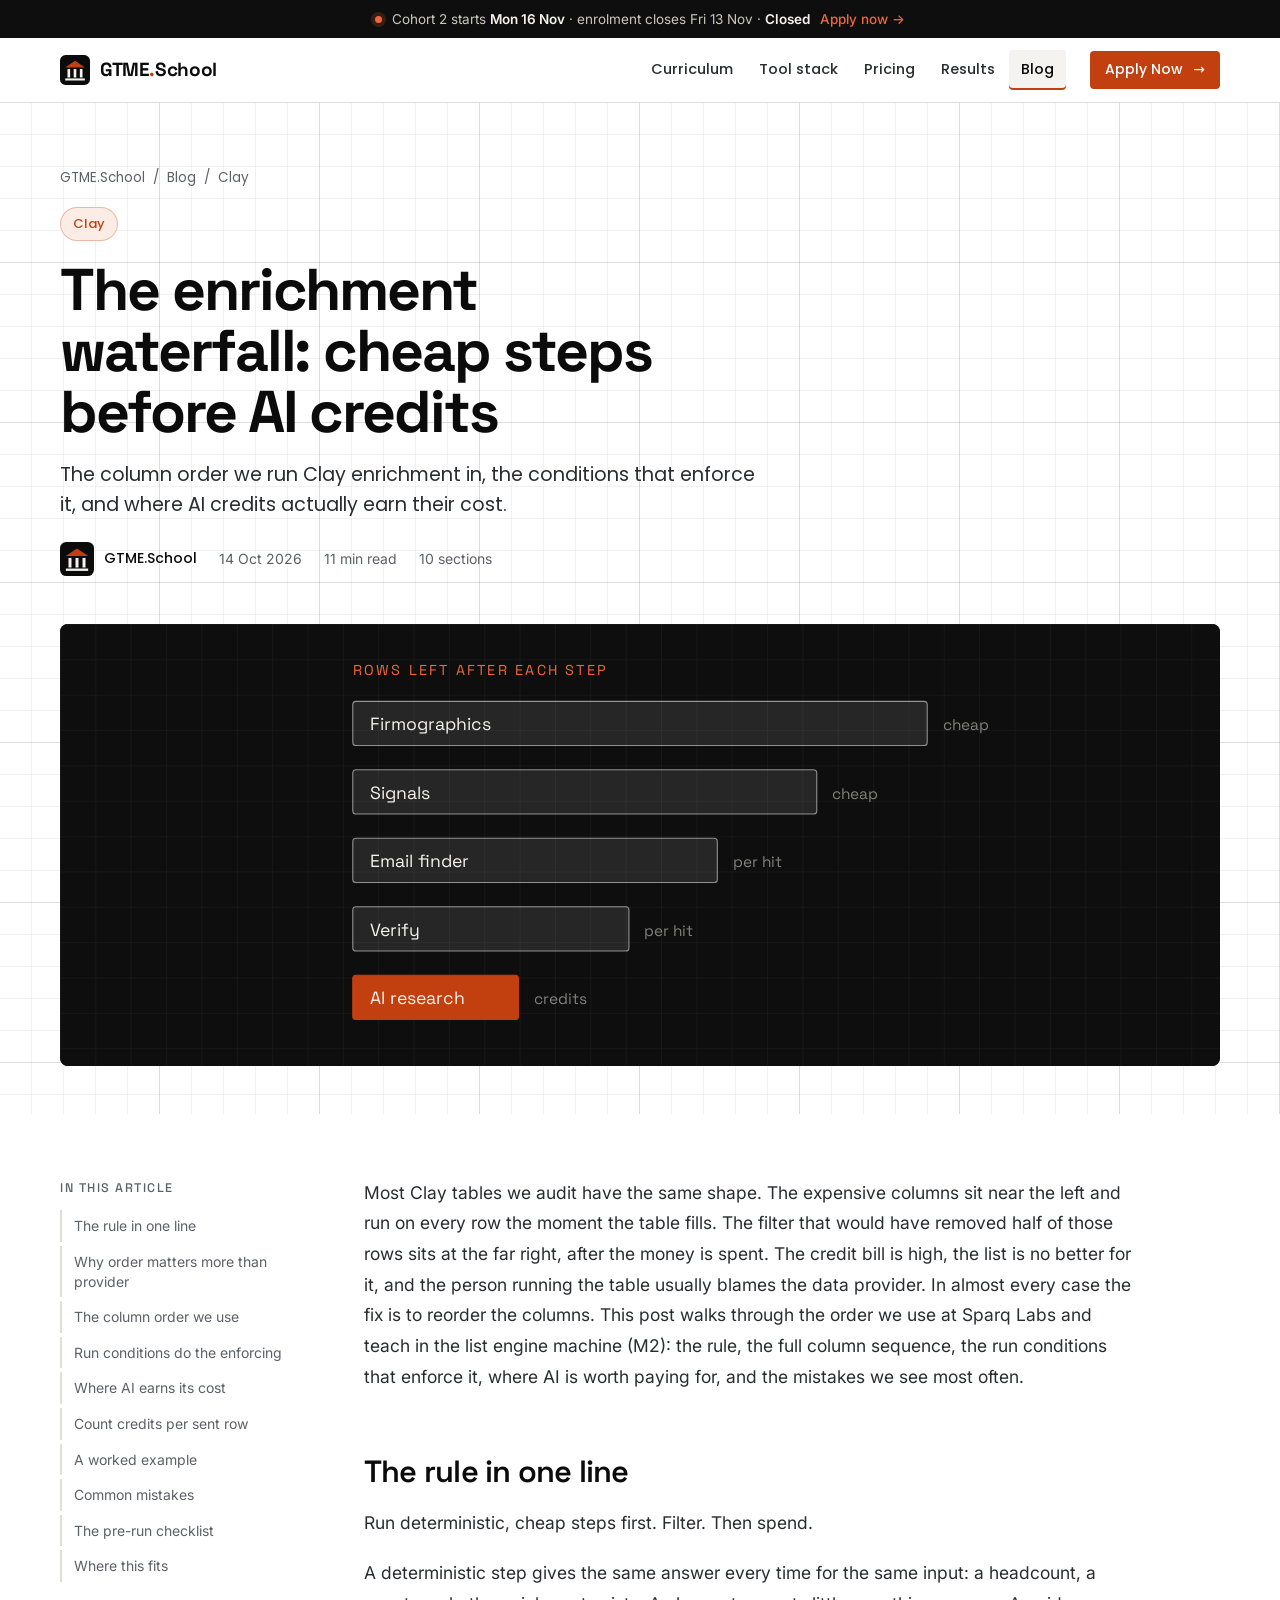
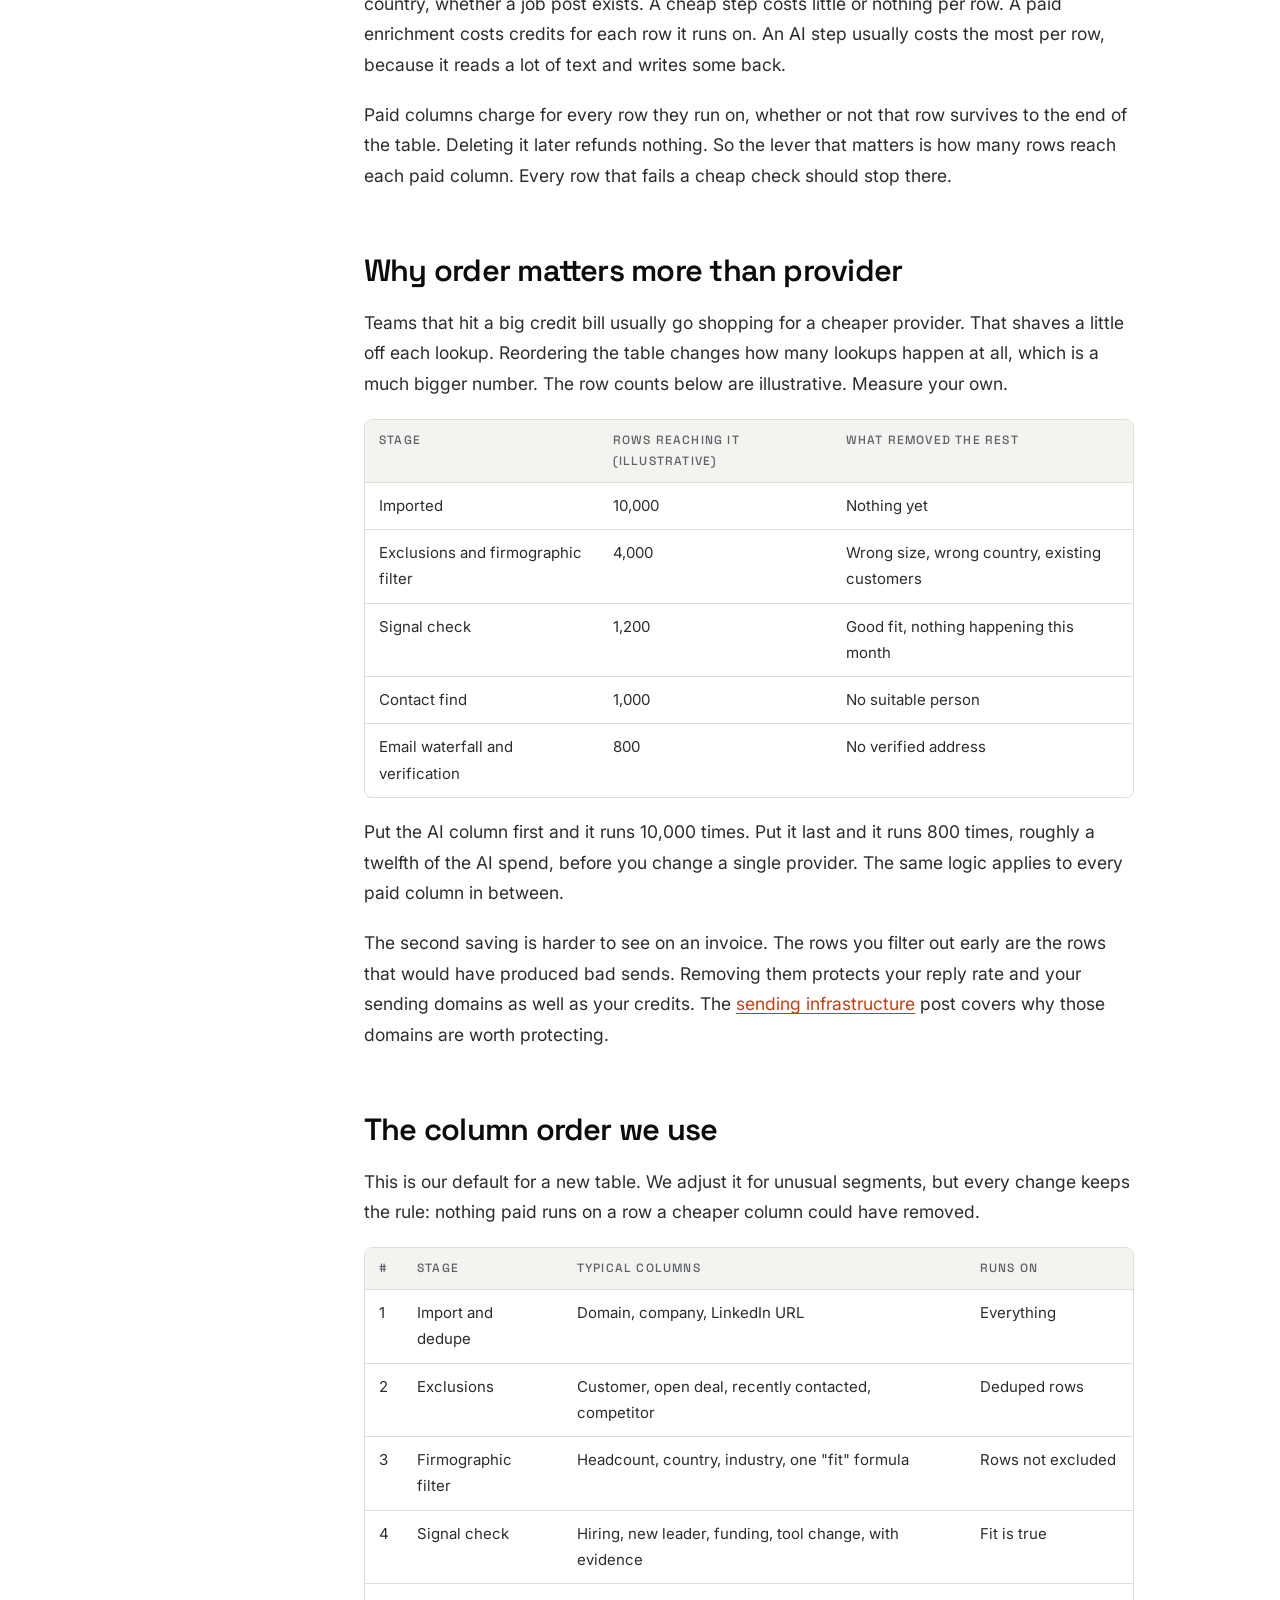
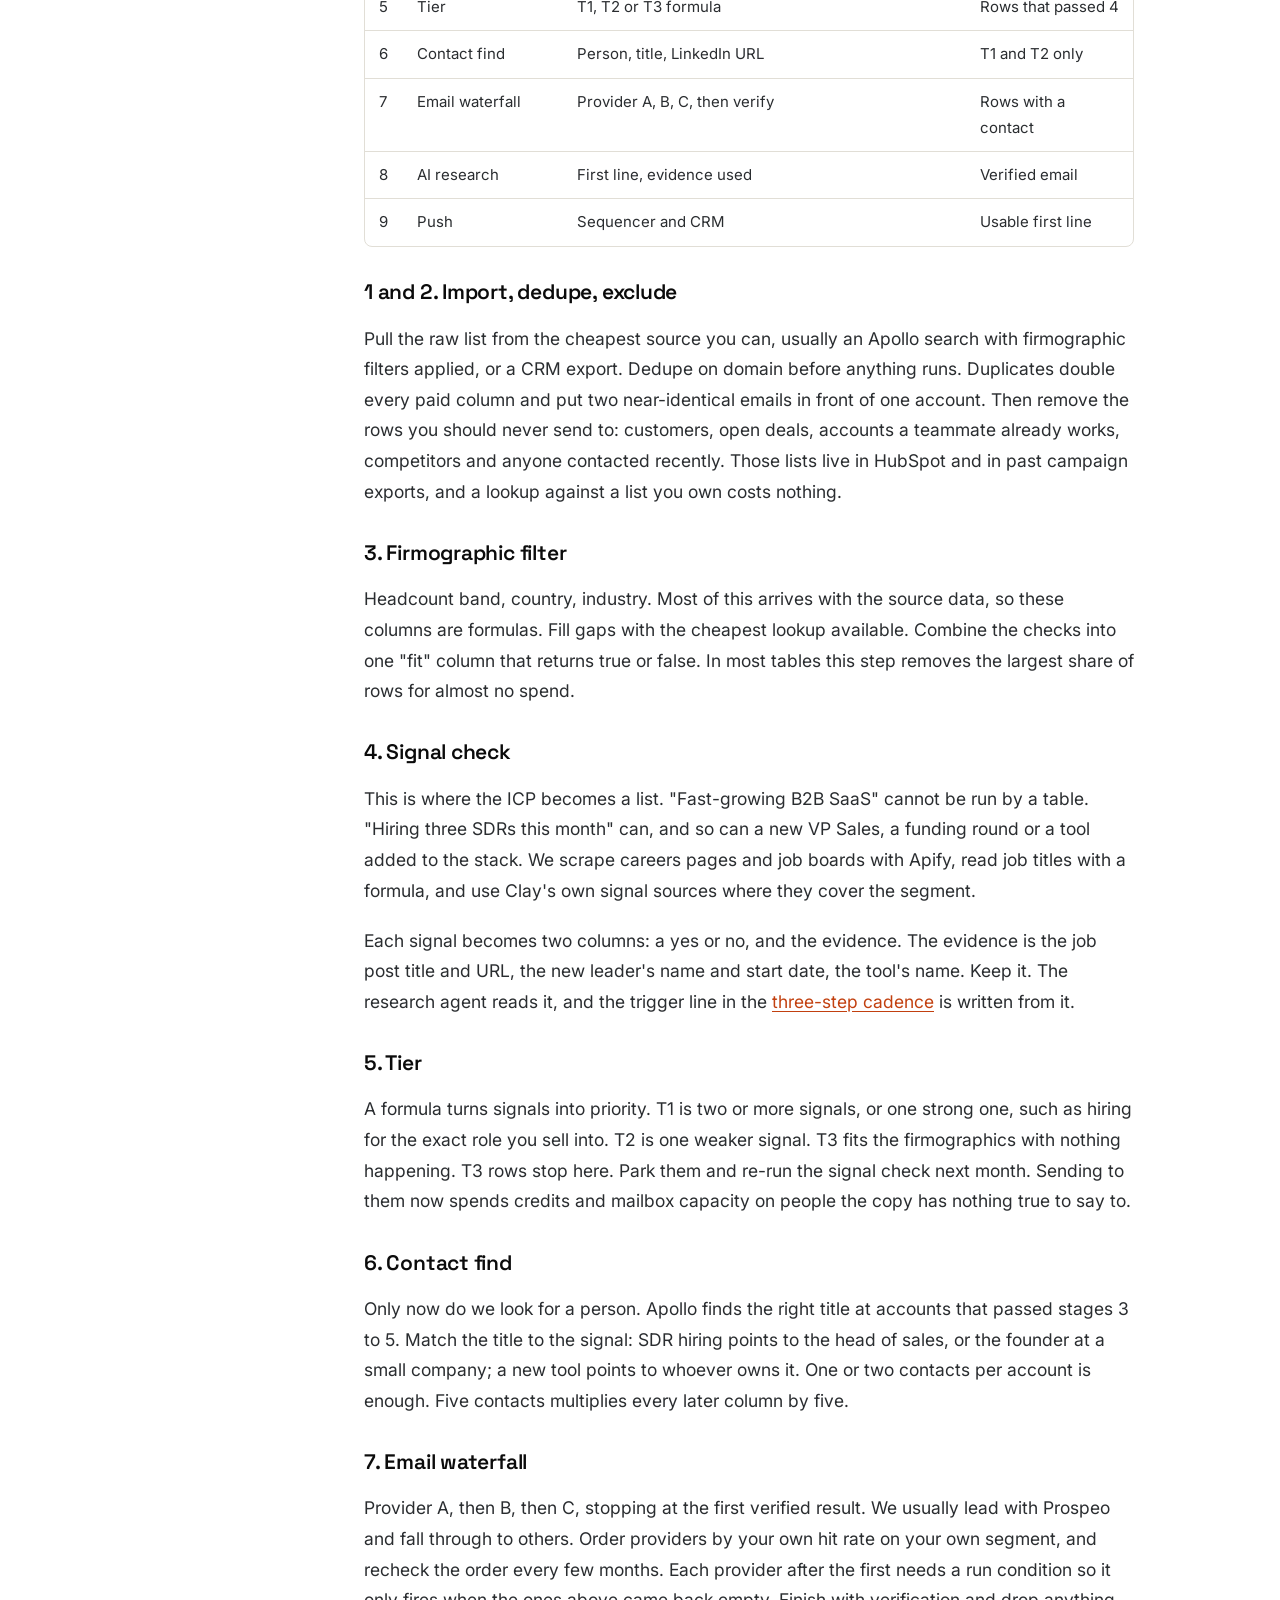
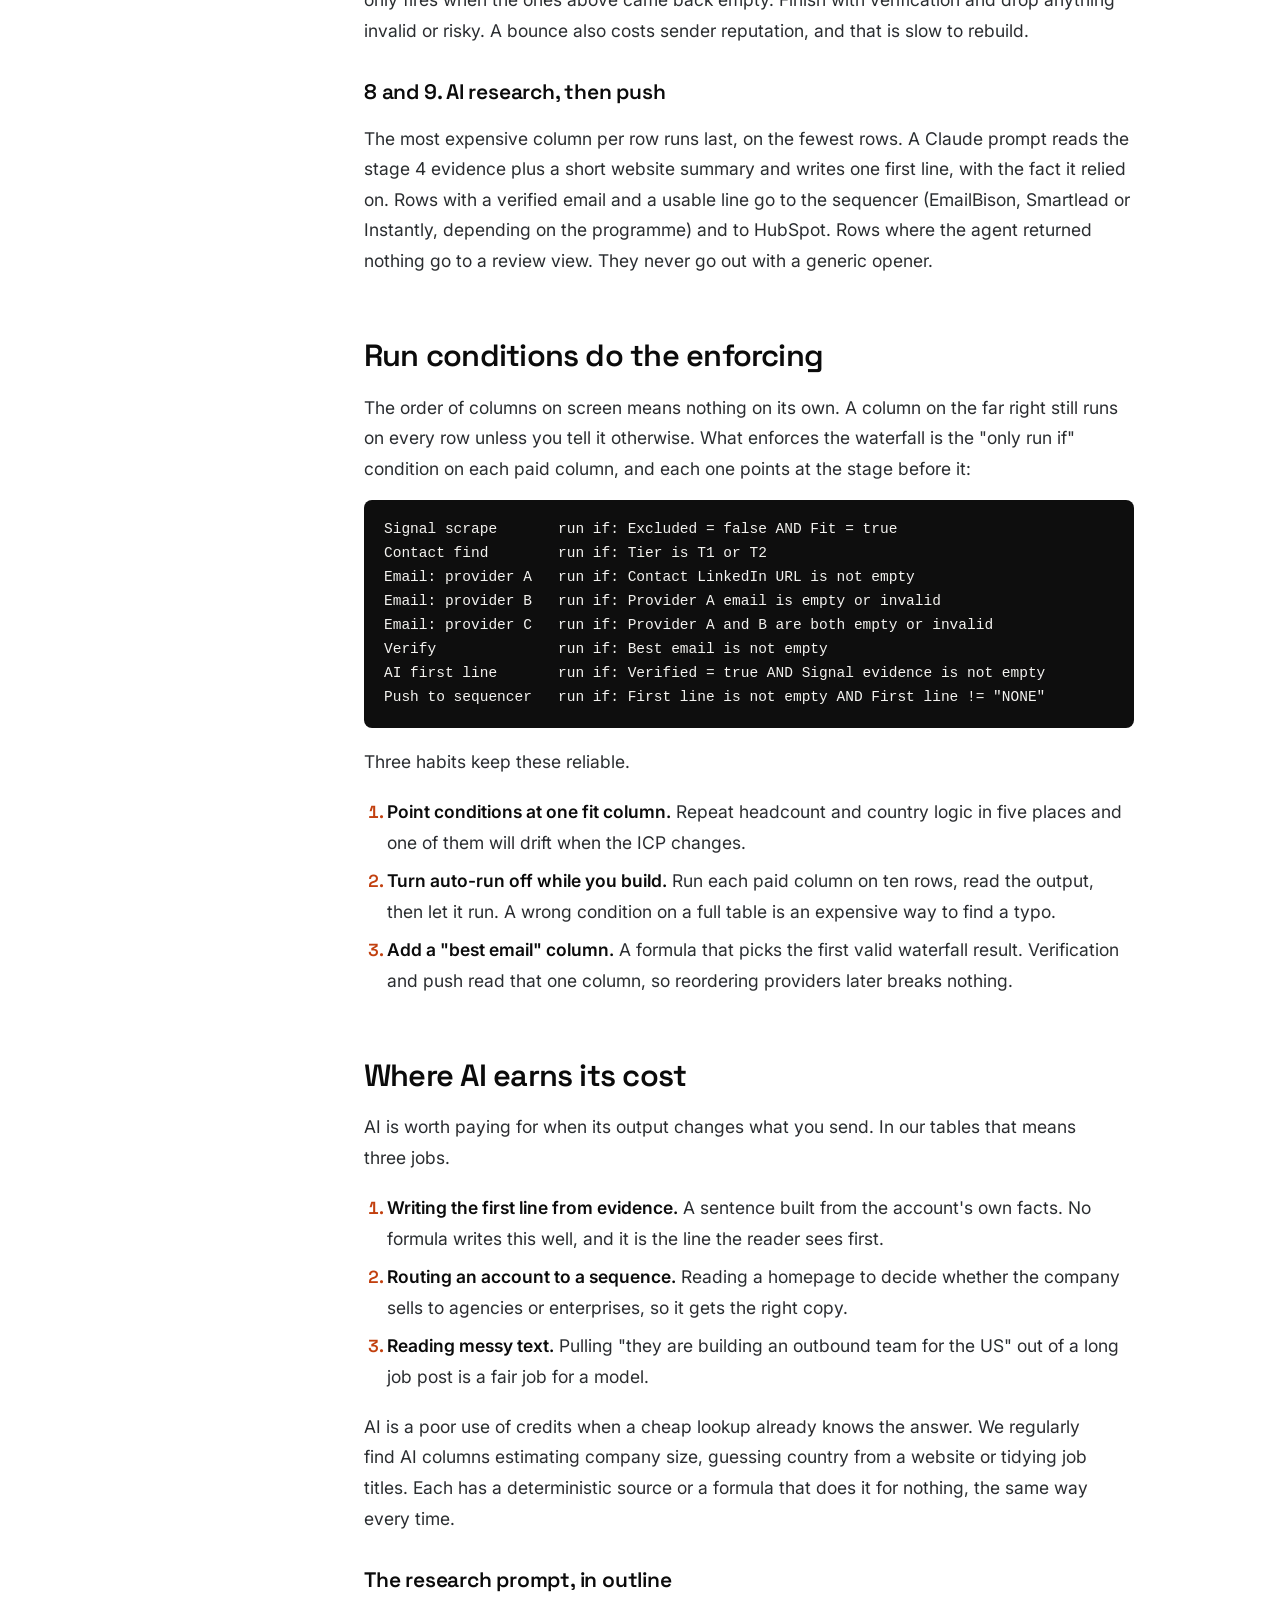
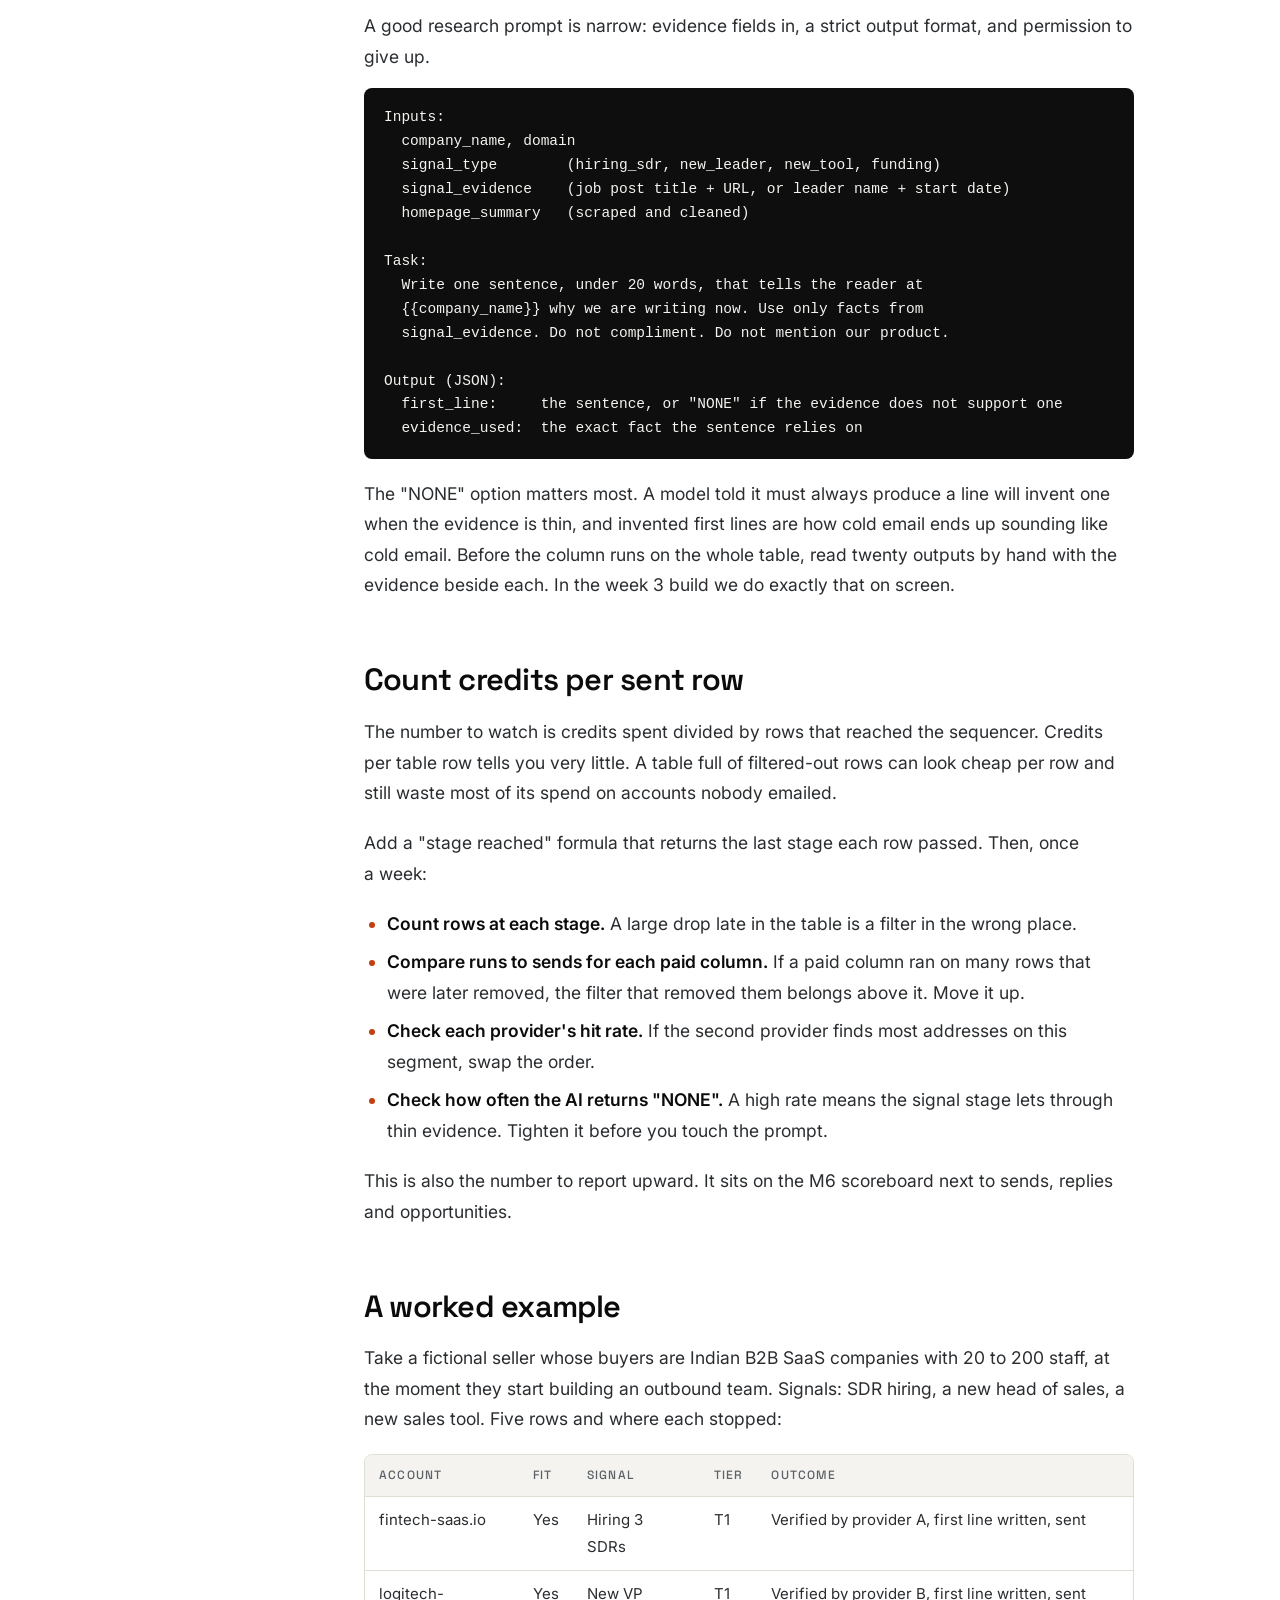
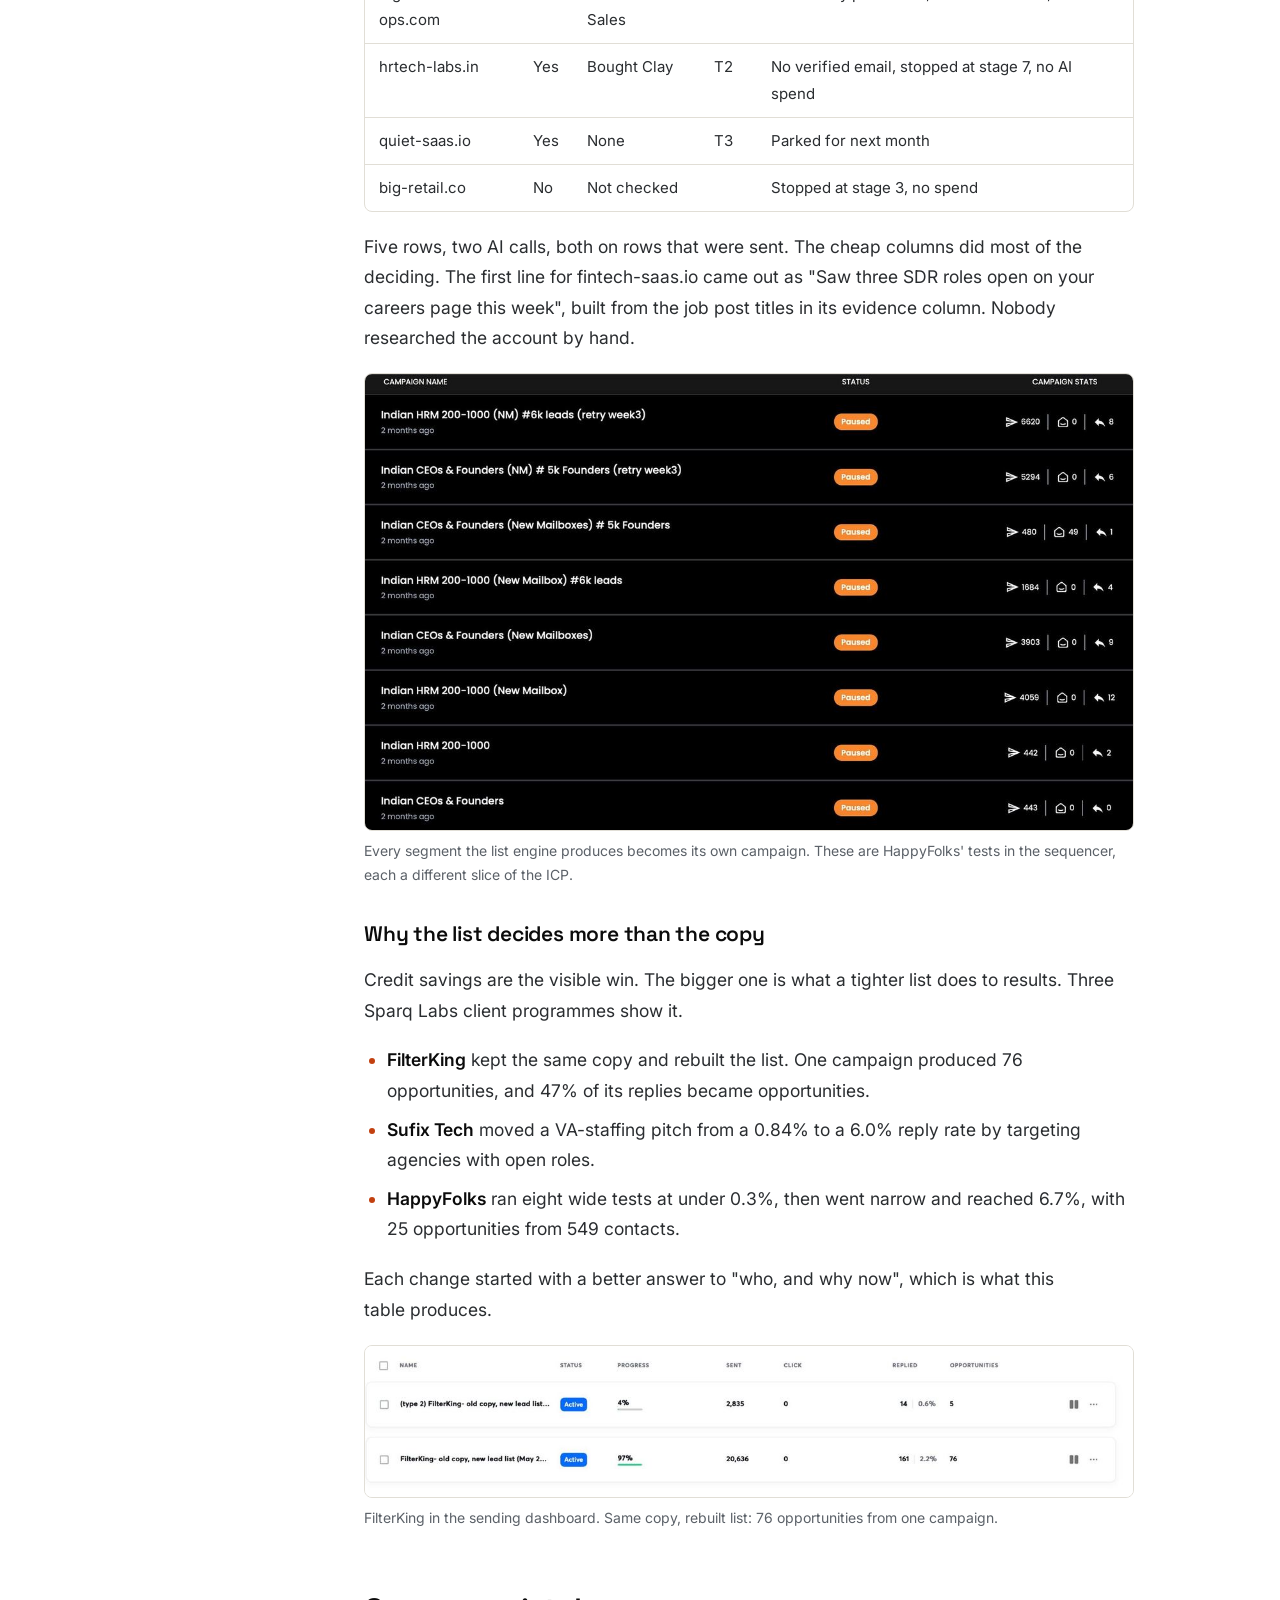
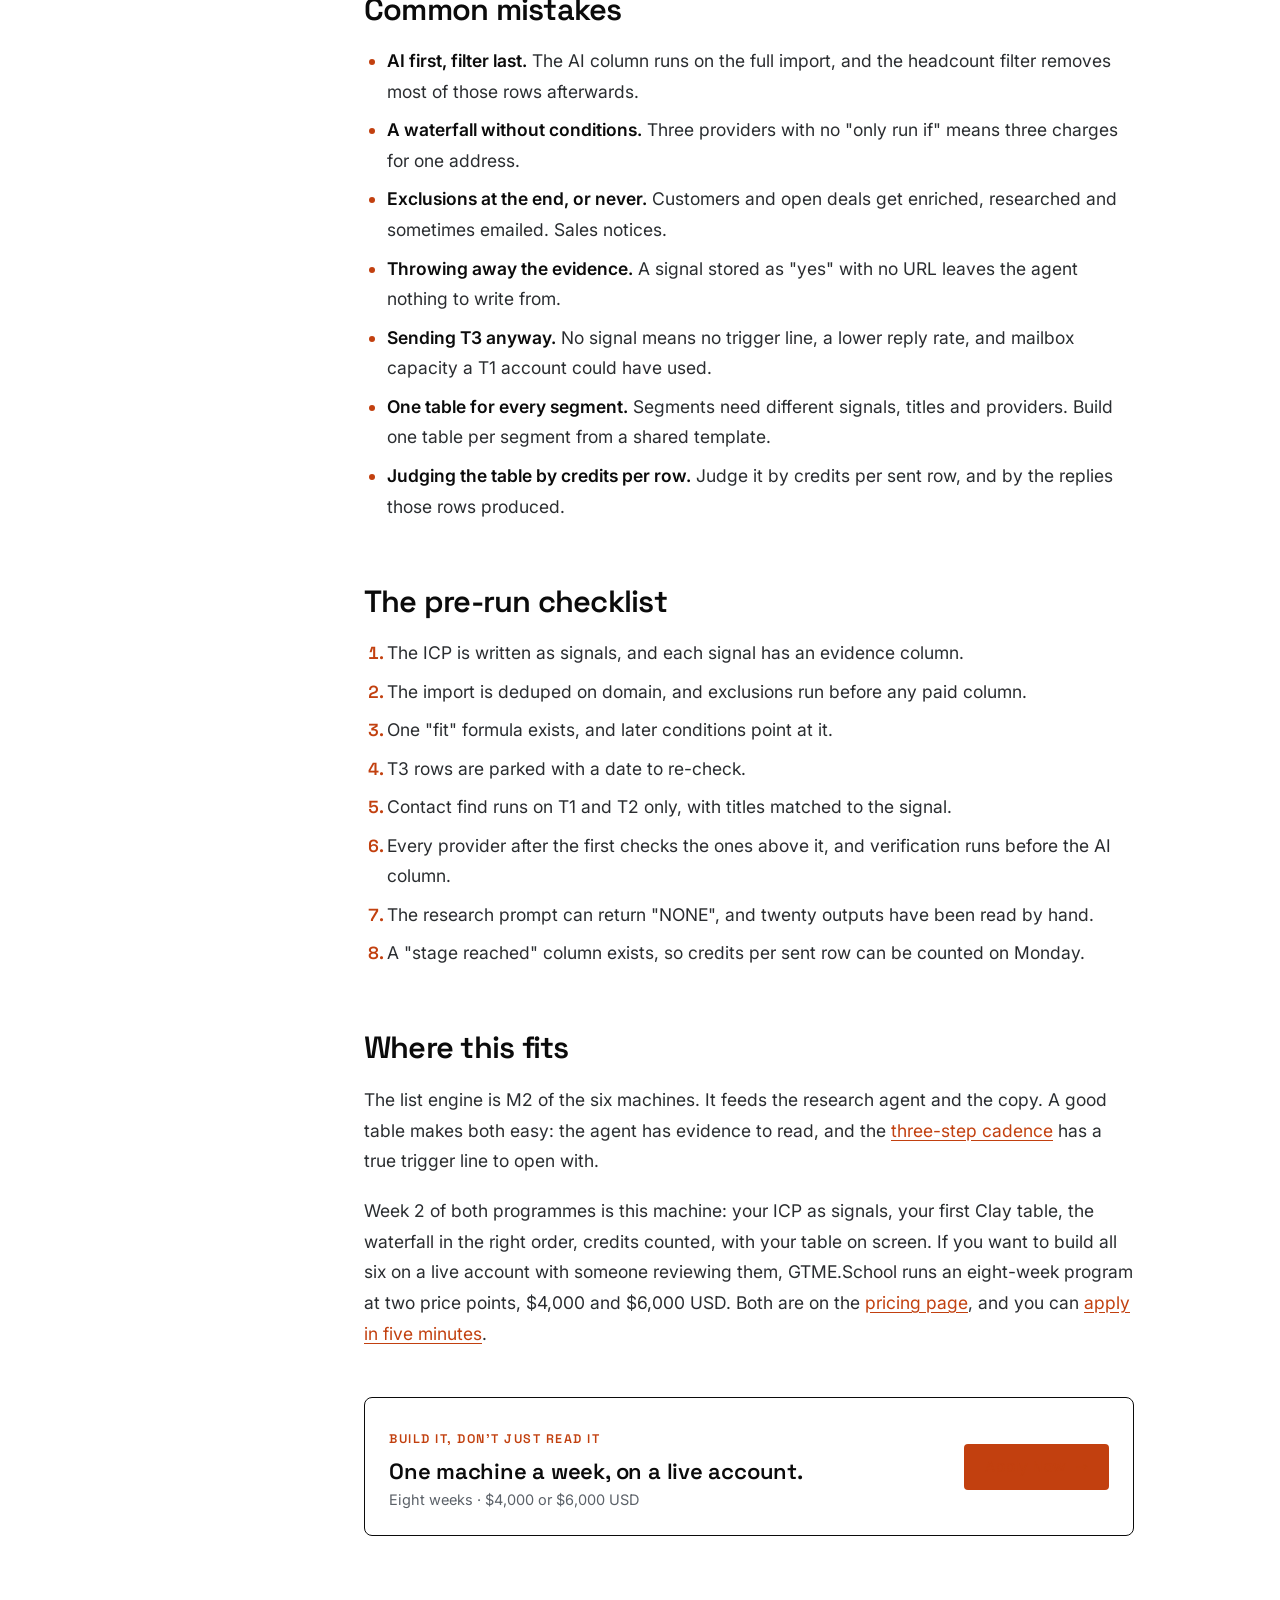
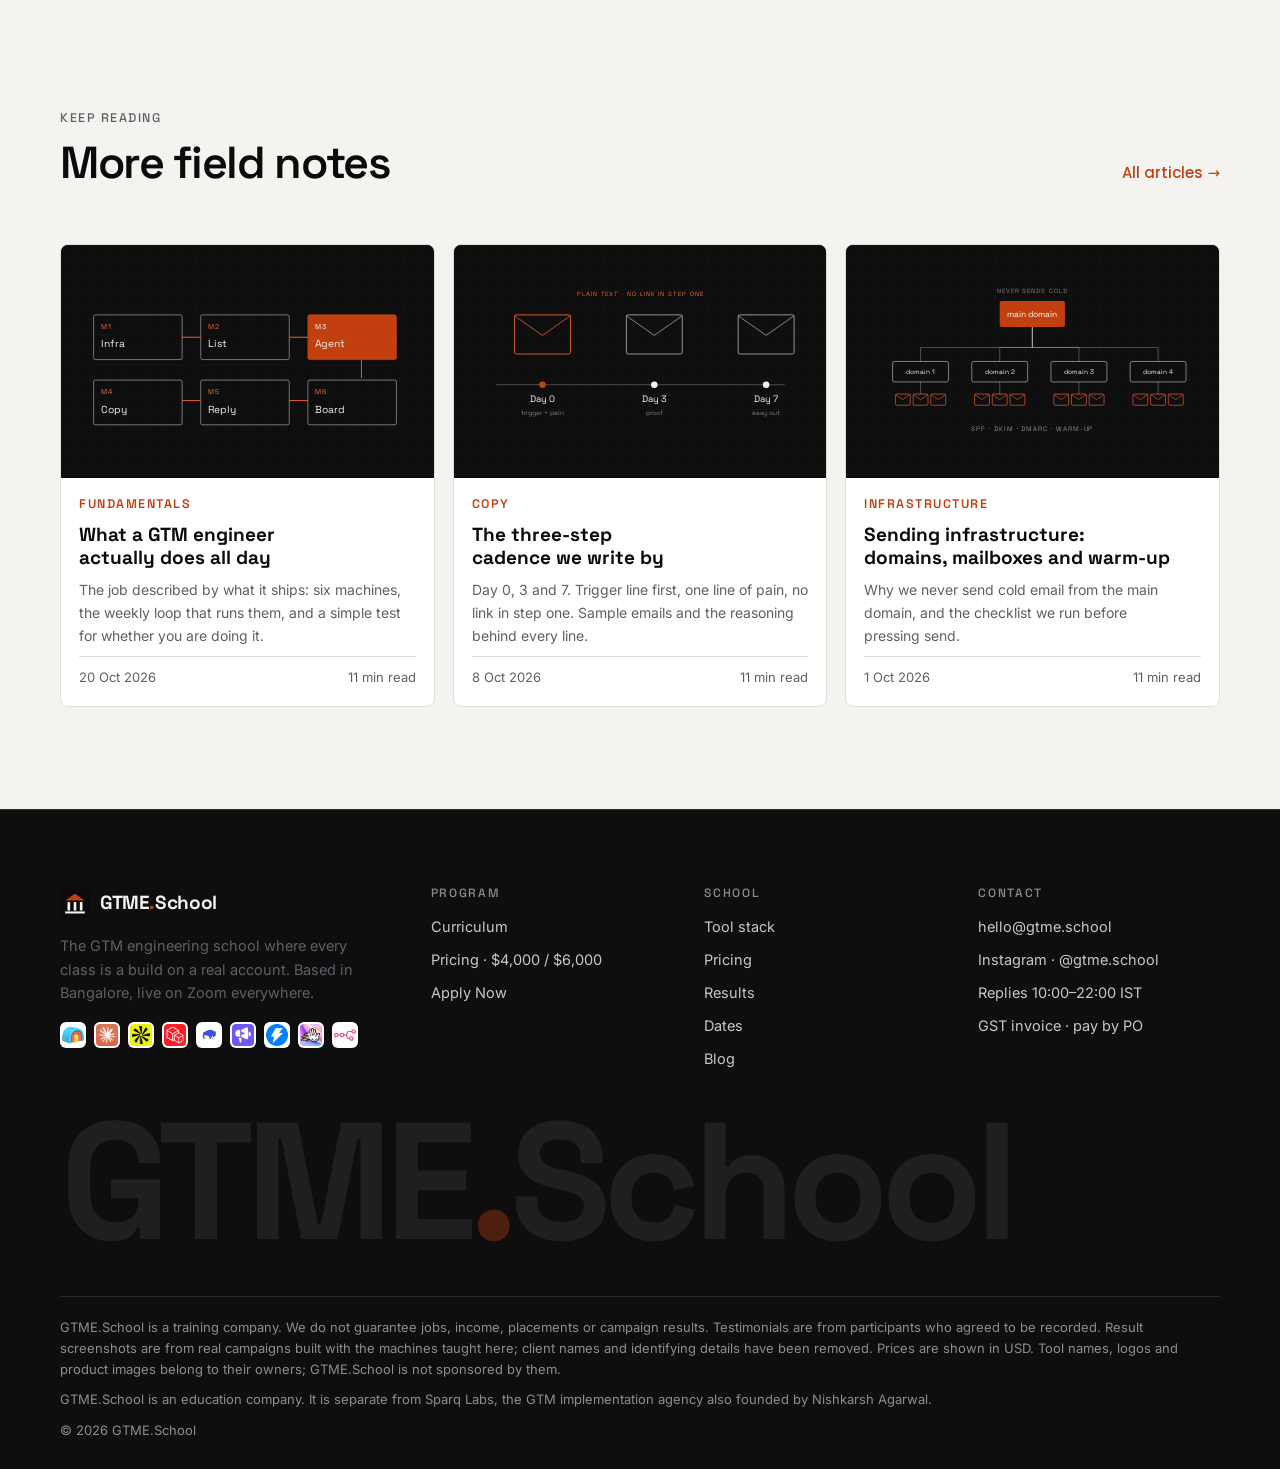
==== commit 9266f3a1: "Reposition GTME School as an education brand; unify Apply Now and USD pricing - Landing page reorder" ====
--- a/blog-enrichment-waterfall.html
+++ b/blog-enrichment-waterfall.html
@@ -1,14 +1,13 @@
 <!doctype html><html lang="en"><head><meta charset="utf-8"><meta name="viewport" content="width=device-width,initial-scale=1,viewport-fit=cover"><title>The enrichment waterfall: cheap steps before AI credits · GTME.School</title><meta name="claude:viewport-fit-sides" content="cover"><meta name="description" content="The column order we run Clay enrichment in, the conditions that enforce it, and where AI credits actually earn their cost."><link rel="icon" href="favicon.svg"><link rel="preconnect" href="https://fonts.googleapis.com"><link rel="preconnect" href="https://fonts.gstatic.com" crossorigin><link rel="stylesheet" href="https://fonts.googleapis.com/css2?family=Inter:wght@400;500;600&family=Poppins:wght@400;500;600&family=Space+Grotesk:wght@400;500;600;700&display=swap"><link rel="stylesheet" href="assets/site.css"></head><body><div class="bell"><div class="wrap"><span class="dot" aria-hidden="true"></span><span>Cohort 2 starts <b>Mon 16 Nov</b> · enrolment closes Fri 13 Nov · <b data-deadline="2026-11-13T23:59:00+05:30">21 days left</b></span><a href="pricing.html#apply">Apply now →</a></div></div>
 <header class="hdr"><div class="wrap"><a class="brand " href="index.html" aria-label="GTME.School home"><svg viewBox="0 0 32 32" aria-hidden="true"><rect width="32" height="32" rx="6" fill="#0B0B0B"/><path d="M5.5 13.2 16 6l10.5 7.2z" fill="#C2400F"/><rect x="8" y="15" width="2.8" height="9" fill="#F4F3F0"/><rect x="14.6" y="15" width="2.8" height="9" fill="#F4F3F0"/><rect x="21.2" y="15" width="2.8" height="9" fill="#F4F3F0"/><rect x="5.5" y="25" width="21" height="2.2" fill="#F4F3F0"/></svg><span>GTME<span class="dotsch">.</span>School</span></a>
 <nav class="nav" aria-label="Main">
-<div class="dd"><button type="button" aria-expanded="false" aria-haspopup="true">Programs <svg width="10" height="10" viewBox="0 0 10 10" aria-hidden="true"><path d="M2 3.5 5 6.5 8 3.5" fill="none" stroke="currentColor" stroke-width="1.5"/></svg></button><div class="menu"><a href="lieutenant.html"><span class="rm">RM 101</span><span class="t">Lieutenant · India</span><span class="p">₹3.8L</span><span class="d">8 weeks · 1:1 with Nish · incl. GST</span></a><a href="international.html"><span class="rm">RM 201</span><span class="t">International Programme</span><span class="p">$6,000</span><span class="d">8 weeks · two time-zone slots · USD</span></a></div></div>
-<a href="tools.html">Tool stack</a><a href="pricing.html">Pricing</a><a href="index.html#results">Results</a><a href="blog.html" aria-current="page">Blog</a></nav>
-<div class="cta"><a class="btn btn-line btn-sm" href="international.html">Outside India</a><a class="btn btn-ember btn-sm" href="lieutenant.html#apply">Apply · India</a></div>
+<a href="index.html#plan">Curriculum</a><a href="tools.html">Tool stack</a><a href="pricing.html">Pricing</a><a href="index.html#results">Results</a><a href="blog.html" aria-current="page">Blog</a></nav>
+<div class="cta"><a class="btn btn-ember btn-sm" href="pricing.html#apply">Apply Now <span class="arr" aria-hidden="true">→</span></a></div>
 <button class="burger" type="button" aria-label="Open menu" aria-expanded="false" aria-controls="mnav"><span></span></button>
 </div></header>
 <div class="mnav" id="mnav" hidden><div class="top"><a class="brand " href="index.html" aria-label="GTME.School home"><svg viewBox="0 0 32 32" aria-hidden="true"><rect width="32" height="32" rx="6" fill="#0B0B0B"/><path d="M5.5 13.2 16 6l10.5 7.2z" fill="#C2400F"/><rect x="8" y="15" width="2.8" height="9" fill="#F4F3F0"/><rect x="14.6" y="15" width="2.8" height="9" fill="#F4F3F0"/><rect x="21.2" y="15" width="2.8" height="9" fill="#F4F3F0"/><rect x="5.5" y="25" width="21" height="2.2" fill="#F4F3F0"/></svg><span>GTME<span class="dotsch">.</span>School</span></a><button class="close" type="button" aria-label="Close menu">×</button></div>
-<a class="l" href="index.html">Home</a><a class="l" href="lieutenant.html">Lieutenant · India <span>₹3.8L</span></a><a class="l" href="international.html">International <span>$6,000</span></a><a class="l" href="tools.html">Tool stack</a><a class="l" href="pricing.html">Pricing</a><a class="l" href="index.html#results">Results</a><a class="l" href="blog.html">Blog</a>
-<a class="btn btn-ember" href="lieutenant.html#apply">Apply · India</a><a class="btn btn-line" href="international.html#call">Book a call · International</a></div><main id="top"><div class="readbar" aria-hidden="true"><i></i></div>
+<a class="l" href="index.html">Home</a><a class="l" href="index.html#plan">Curriculum</a><a class="l" href="tools.html">Tool stack</a><a class="l" href="pricing.html">Pricing <span>$4,000 · $6,000</span></a><a class="l" href="index.html#results">Results</a><a class="l" href="blog.html">Blog</a>
+<a class="btn btn-ember" href="pricing.html#apply">Apply Now <span class="arr" aria-hidden="true">→</span></a></div><main id="top"><div class="readbar" aria-hidden="true"><i></i></div>
 <section class="art-hero blueprint" style="padding-bottom:clamp(28px,4vw,48px)"><div class="wrap"><div class="crumb"><a href="index.html">GTME.School</a><span>/</span><a href="blog.html">Blog</a><span>/</span><span>Clay</span></div>
 <span class="chip ember" style="margin-bottom:18px">Clay</span><h1>The enrichment waterfall: cheap steps before AI credits</h1><p class="dek">The column order we run Clay enrichment in, the conditions that enforce it, and where AI credits actually earn their cost.</p>
 <div class="art-meta"><span class="au"><svg width="34" height="34" viewBox="0 0 32 32" aria-hidden="true"><rect width="32" height="32" rx="6" fill="#0B0B0B"/><path d="M5.5 13.2 16 6l10.5 7.2z" fill="#C2400F"/><rect x="8" y="15" width="2.8" height="9" fill="#F4F3F0"/><rect x="14.6" y="15" width="2.8" height="9" fill="#F4F3F0"/><rect x="21.2" y="15" width="2.8" height="9" fill="#F4F3F0"/><rect x="5.5" y="25" width="21" height="2.2" fill="#F4F3F0"/></svg>GTME.School</span><span>14 Oct 2026</span><span>11 min read</span><span>10 sections</span></div>
@@ -170,14 +169,14 @@
 
 <h2 id="where-this-fits">Where this fits</h2>
 <p>The list engine is M2 of the six machines. It feeds the research agent and the copy. A good table makes both easy: the agent has evidence to read, and the <a href="blog-three-step-cadence.html">three-step cadence</a> has a true trigger line to open with.</p>
-<p>Week 2 of both programmes is this machine: your ICP as signals, your first Clay table, the waterfall in the right order, credits counted, with your table on screen. If you want to build all six on a live account with someone reviewing them, there are two programmes. In India, <a href="lieutenant.html">Lieutenant</a> is eight weeks with weekly 1:1 co-builds with Nish on your own pipeline, at ₹3.8L including GST, with EMI over 12–24 months. Outside India, the <a href="international.html">International Programme</a> runs the same curriculum in two time-zone slots at $6,000. Both are compared on the <a href="pricing.html">pricing page</a>.</p>
-<aside class="art-cta"><div><span class="label"><b>Build it, don't just read it</b></span><h3 style="margin-top:6px">Two programmes: one machine a week, on a live account.</h3><p class="small" style="margin-top:4px">Lieutenant · India · ₹3.8L incl. GST · International · $6,000</p></div><a class="btn btn-ember" href="pricing.html">See the programmes <span class="arr">→</span></a></aside>
+<p>Week 2 of both programmes is this machine: your ICP as signals, your first Clay table, the waterfall in the right order, credits counted, with your table on screen. If you want to build all six on a live account with someone reviewing them, GTME.School runs an eight-week program at two price points, $4,000 and $6,000 USD. Both are on the <a href="pricing.html">pricing page</a>, and you can <a href="pricing.html#apply">apply in five minutes</a>.</p>
+<aside class="art-cta"><div><span class="label"><b>Build it, don't just read it</b></span><h3 style="margin-top:6px">One machine a week, on a live account.</h3><p class="small" style="margin-top:4px">Eight weeks · $4,000 or $6,000 USD</p></div><a class="btn btn-ember" href="pricing.html#apply">Apply Now <span class="arr">→</span></a></aside>
 </article></div>
 <section class="sec stone"><div class="wrap"><div class="sec-head"><div><span class="label">Keep reading</span><h2 class="h2" style="margin-top:10px">More field notes</h2></div><div style="justify-self:end"><a class="tlink" href="blog.html">All articles →</a></div></div><div class="posts" style="grid-template-columns:repeat(auto-fit,minmax(240px,1fr))"><a class="post rv d0" href="blog-what-is-a-gtm-engineer.html"><div class="cover"><svg viewBox="0 0 800 500" preserveAspectRatio="xMidYMid slice" role="img" aria-label="fundamentals illustration"><defs><pattern id="gfundamentals0" width="32" height="32" patternUnits="userSpaceOnUse"><path d="M32 0H0V32" fill="none" stroke="rgba(244,243,240,.07)"/></pattern></defs><rect width="800" height="500" fill="#0E0E0E"/><rect width="800" height="500" fill="url(#gfundamentals0)"/><g transform="translate(0,0)"><rect x="70" y="150" width="190" height="96" rx="4" fill="none" stroke="rgba(244,243,240,.6)" stroke-width="1.6"/><text x="86" y="180" font-family="Space Grotesk, sans-serif" font-size="15" fill="#F0673A" letter-spacing="2">M1</text><text x="86" y="220" font-family="Space Grotesk, sans-serif" font-size="22" fill="#F4F3F0">Infra</text><rect x="300" y="150" width="190" height="96" rx="4" fill="none" stroke="rgba(244,243,240,.6)" stroke-width="1.6"/><text x="316" y="180" font-family="Space Grotesk, sans-serif" font-size="15" fill="#F0673A" letter-spacing="2">M2</text><text x="316" y="220" font-family="Space Grotesk, sans-serif" font-size="22" fill="#F4F3F0">List</text><rect x="530" y="150" width="190" height="96" rx="4" fill="#C2400F" stroke="#C2400F" stroke-width="1.6"/><text x="546" y="180" font-family="Space Grotesk, sans-serif" font-size="15" fill="#fff" letter-spacing="2">M3</text><text x="546" y="220" font-family="Space Grotesk, sans-serif" font-size="22" fill="#F4F3F0">Agent</text><rect x="70" y="290" width="190" height="96" rx="4" fill="none" stroke="rgba(244,243,240,.6)" stroke-width="1.6"/><text x="86" y="320" font-family="Space Grotesk, sans-serif" font-size="15" fill="#F0673A" letter-spacing="2">M4</text><text x="86" y="360" font-family="Space Grotesk, sans-serif" font-size="22" fill="#F4F3F0">Copy</text><rect x="300" y="290" width="190" height="96" rx="4" fill="none" stroke="rgba(244,243,240,.6)" stroke-width="1.6"/><text x="316" y="320" font-family="Space Grotesk, sans-serif" font-size="15" fill="#F0673A" letter-spacing="2">M5</text><text x="316" y="360" font-family="Space Grotesk, sans-serif" font-size="22" fill="#F4F3F0">Reply</text><rect x="530" y="290" width="190" height="96" rx="4" fill="none" stroke="rgba(244,243,240,.6)" stroke-width="1.6"/><text x="546" y="320" font-family="Space Grotesk, sans-serif" font-size="15" fill="#F0673A" letter-spacing="2">M6</text><text x="546" y="360" font-family="Space Grotesk, sans-serif" font-size="22" fill="#F4F3F0">Board</text><path d="M260 198h40M490 198h40M645 246v40M530 334h-40M300 334h-40" stroke="#F0673A" stroke-width="2"/></g></svg></div><div class="bd"><span class="label"><b>Fundamentals</b></span><h3>What a GTM engineer actually does all day</h3><p>The job described by what it ships: six machines, the weekly loop that runs them, and a simple test for whether you are doing it.</p><div class="meta"><span>20 Oct 2026</span><span>11 min read</span></div></div></a><a class="post rv d1" href="blog-three-step-cadence.html"><div class="cover"><svg viewBox="0 0 800 500" preserveAspectRatio="xMidYMid slice" role="img" aria-label="copy illustration"><defs><pattern id="gcopy0" width="32" height="32" patternUnits="userSpaceOnUse"><path d="M32 0H0V32" fill="none" stroke="rgba(244,243,240,.07)"/></pattern></defs><rect width="800" height="500" fill="#0E0E0E"/><rect width="800" height="500" fill="url(#gcopy0)"/><g transform="translate(0,0)"><path d="M90 300 H710" stroke="rgba(244,243,240,.4)" stroke-width="1.5"/><circle cx="190" cy="300" r="7" fill="#C2400F"/><rect x="130" y="150" width="120" height="84" rx="4" fill="none" stroke="#F0673A" stroke-width="1.8"/><path d="M130 152 l60 42 60-42" fill="none" stroke="#F0673A" stroke-width="1.6"/><text x="190" y="338" font-family="Space Grotesk, sans-serif" font-size="20" fill="#F4F3F0" text-anchor="middle">Day 0</text><text x="190" y="364" font-family="Space Grotesk, sans-serif" font-size="14" fill="rgba(244,243,240,.5)" text-anchor="middle">trigger + pain</text><circle cx="430" cy="300" r="7" fill="#F4F3F0"/><rect x="370" y="150" width="120" height="84" rx="4" fill="none" stroke="rgba(244,243,240,.7)" stroke-width="1.8"/><path d="M370 152 l60 42 60-42" fill="none" stroke="rgba(244,243,240,.7)" stroke-width="1.6"/><text x="430" y="338" font-family="Space Grotesk, sans-serif" font-size="20" fill="#F4F3F0" text-anchor="middle">Day 3</text><text x="430" y="364" font-family="Space Grotesk, sans-serif" font-size="14" fill="rgba(244,243,240,.5)" text-anchor="middle">proof</text><circle cx="670" cy="300" r="7" fill="#F4F3F0"/><rect x="610" y="150" width="120" height="84" rx="4" fill="none" stroke="rgba(244,243,240,.7)" stroke-width="1.8"/><path d="M610 152 l60 42 60-42" fill="none" stroke="rgba(244,243,240,.7)" stroke-width="1.6"/><text x="670" y="338" font-family="Space Grotesk, sans-serif" font-size="20" fill="#F4F3F0" text-anchor="middle">Day 7</text><text x="670" y="364" font-family="Space Grotesk, sans-serif" font-size="14" fill="rgba(244,243,240,.5)" text-anchor="middle">easy out</text><text x="400" y="110" font-family="Space Grotesk, sans-serif" font-size="13" fill="#F0673A" text-anchor="middle" letter-spacing="2">PLAIN TEXT · NO LINK IN STEP ONE</text></g></svg></div><div class="bd"><span class="label"><b>Copy</b></span><h3>The three-step cadence we write by</h3><p>Day 0, 3 and 7. Trigger line first, one line of pain, no link in step one. Sample emails and the reasoning behind every line.</p><div class="meta"><span>8 Oct 2026</span><span>11 min read</span></div></div></a><a class="post rv d2" href="blog-sending-infrastructure.html"><div class="cover"><svg viewBox="0 0 800 500" preserveAspectRatio="xMidYMid slice" role="img" aria-label="infrastructure illustration"><defs><pattern id="ginfrastructure0" width="32" height="32" patternUnits="userSpaceOnUse"><path d="M32 0H0V32" fill="none" stroke="rgba(244,243,240,.07)"/></pattern></defs><rect width="800" height="500" fill="#0E0E0E"/><rect width="800" height="500" fill="url(#ginfrastructure0)"/><g transform="translate(0,0)"><rect x="330" y="120" width="140" height="56" rx="4" fill="#C2400F"/><text x="400" y="154" font-family="Space Grotesk, sans-serif" font-size="18" fill="#fff" text-anchor="middle">main domain</text><text x="400" y="104" font-family="Space Grotesk, sans-serif" font-size="13" fill="rgba(244,243,240,.5)" text-anchor="middle" letter-spacing="2">NEVER SENDS COLD</text><path d="M400 176 V220 H160 V250" fill="none" stroke="rgba(244,243,240,.4)" stroke-width="1.5"/><rect x="100" y="250" width="120" height="44" rx="4" fill="none" stroke="rgba(244,243,240,.7)" stroke-width="1.5"/><text x="160" y="278" font-family="Space Grotesk, sans-serif" font-size="14" fill="#F4F3F0" text-anchor="middle">domain 1</text><rect x="106" y="320" width="32" height="24" rx="3" fill="none" stroke="#F0673A" stroke-width="1.4"/><path d="M106 321 l16 11 16-11" fill="none" stroke="#F0673A" stroke-width="1.2"/><rect x="144" y="320" width="32" height="24" rx="3" fill="none" stroke="#F0673A" stroke-width="1.4"/><path d="M144 321 l16 11 16-11" fill="none" stroke="#F0673A" stroke-width="1.2"/><rect x="182" y="320" width="32" height="24" rx="3" fill="none" stroke="#F0673A" stroke-width="1.4"/><path d="M182 321 l16 11 16-11" fill="none" stroke="#F0673A" stroke-width="1.2"/><path d="M160 294 V320" stroke="rgba(244,243,240,.4)" stroke-width="1.5"/><path d="M400 176 V220 H330 V250" fill="none" stroke="rgba(244,243,240,.4)" stroke-width="1.5"/><rect x="270" y="250" width="120" height="44" rx="4" fill="none" stroke="rgba(244,243,240,.7)" stroke-width="1.5"/><text x="330" y="278" font-family="Space Grotesk, sans-serif" font-size="14" fill="#F4F3F0" text-anchor="middle">domain 2</text><rect x="276" y="320" width="32" height="24" rx="3" fill="none" stroke="#F0673A" stroke-width="1.4"/><path d="M276 321 l16 11 16-11" fill="none" stroke="#F0673A" stroke-width="1.2"/><rect x="314" y="320" width="32" height="24" rx="3" fill="none" stroke="#F0673A" stroke-width="1.4"/><path d="M314 321 l16 11 16-11" fill="none" stroke="#F0673A" stroke-width="1.2"/><rect x="352" y="320" width="32" height="24" rx="3" fill="none" stroke="#F0673A" stroke-width="1.4"/><path d="M352 321 l16 11 16-11" fill="none" stroke="#F0673A" stroke-width="1.2"/><path d="M330 294 V320" stroke="rgba(244,243,240,.4)" stroke-width="1.5"/><path d="M400 176 V220 H500 V250" fill="none" stroke="rgba(244,243,240,.4)" stroke-width="1.5"/><rect x="440" y="250" width="120" height="44" rx="4" fill="none" stroke="rgba(244,243,240,.7)" stroke-width="1.5"/><text x="500" y="278" font-family="Space Grotesk, sans-serif" font-size="14" fill="#F4F3F0" text-anchor="middle">domain 3</text><rect x="446" y="320" width="32" height="24" rx="3" fill="none" stroke="#F0673A" stroke-width="1.4"/><path d="M446 321 l16 11 16-11" fill="none" stroke="#F0673A" stroke-width="1.2"/><rect x="484" y="320" width="32" height="24" rx="3" fill="none" stroke="#F0673A" stroke-width="1.4"/><path d="M484 321 l16 11 16-11" fill="none" stroke="#F0673A" stroke-width="1.2"/><rect x="522" y="320" width="32" height="24" rx="3" fill="none" stroke="#F0673A" stroke-width="1.4"/><path d="M522 321 l16 11 16-11" fill="none" stroke="#F0673A" stroke-width="1.2"/><path d="M500 294 V320" stroke="rgba(244,243,240,.4)" stroke-width="1.5"/><path d="M400 176 V220 H670 V250" fill="none" stroke="rgba(244,243,240,.4)" stroke-width="1.5"/><rect x="610" y="250" width="120" height="44" rx="4" fill="none" stroke="rgba(244,243,240,.7)" stroke-width="1.5"/><text x="670" y="278" font-family="Space Grotesk, sans-serif" font-size="14" fill="#F4F3F0" text-anchor="middle">domain 4</text><rect x="616" y="320" width="32" height="24" rx="3" fill="none" stroke="#F0673A" stroke-width="1.4"/><path d="M616 321 l16 11 16-11" fill="none" stroke="#F0673A" stroke-width="1.2"/><rect x="654" y="320" width="32" height="24" rx="3" fill="none" stroke="#F0673A" stroke-width="1.4"/><path d="M654 321 l16 11 16-11" fill="none" stroke="#F0673A" stroke-width="1.2"/><rect x="692" y="320" width="32" height="24" rx="3" fill="none" stroke="#F0673A" stroke-width="1.4"/><path d="M692 321 l16 11 16-11" fill="none" stroke="#F0673A" stroke-width="1.2"/><path d="M670 294 V320" stroke="rgba(244,243,240,.4)" stroke-width="1.5"/><text x="400" y="400" font-family="Space Grotesk, sans-serif" font-size="14" fill="rgba(244,243,240,.55)" text-anchor="middle" letter-spacing="2">SPF · DKIM · DMARC · WARM-UP</text></g></svg></div><div class="bd"><span class="label"><b>Infrastructure</b></span><h3>Sending infrastructure: domains, mailboxes and warm-up</h3><p>Why we never send cold email from the main domain, and the checklist we run before pressing send.</p><div class="meta"><span>1 Oct 2026</span><span>11 min read</span></div></div></a></div></div></section></main><footer class="ftr"><div class="wrap">
-<div class="top"><div><a class="brand " href="index.html" aria-label="GTME.School home"><svg viewBox="0 0 32 32" aria-hidden="true"><rect width="32" height="32" rx="6" fill="#0B0B0B"/><path d="M5.5 13.2 16 6l10.5 7.2z" fill="#C2400F"/><rect x="8" y="15" width="2.8" height="9" fill="#F4F3F0"/><rect x="14.6" y="15" width="2.8" height="9" fill="#F4F3F0"/><rect x="21.2" y="15" width="2.8" height="9" fill="#F4F3F0"/><rect x="5.5" y="25" width="21" height="2.2" fill="#F4F3F0"/></svg><span>GTME<span class="dotsch">.</span>School</span></a><p class="small" style="margin-top:16px;max-width:36ch">The GTM engineering school where every class is a build on a real account. Bangalore, India. Live on Zoom everywhere.</p><div class="tools"><img src="assets/logos/clay.png" alt="Clay" class="" loading="lazy" decoding="async" width="28" height="28"><img src="assets/logos/claude.png" alt="Claude" class="" loading="lazy" decoding="async" width="28" height="28"><img src="assets/logos/apollo.png" alt="Apollo" class="" loading="lazy" decoding="async" width="28" height="28"><img src="assets/logos/prospeo.png" alt="Prospeo" class="" loading="lazy" decoding="async" width="28" height="28"><img src="assets/logos/emailbison.png" alt="EmailBison" class="" loading="lazy" decoding="async" width="28" height="28"><img src="assets/logos/smartlead.png" alt="Smartlead" class="" loading="lazy" decoding="async" width="28" height="28"><img src="assets/logos/instantly.png" alt="Instantly" class="" loading="lazy" decoding="async" width="28" height="28"><img src="assets/logos/heyreach.png" alt="HeyReach" class="" loading="lazy" decoding="async" width="28" height="28"><img src="assets/logos/n8n.svg" alt="n8n" class="" loading="lazy" decoding="async" width="28" height="28"></div></div>
-<div><h4>Programs</h4><ul><li><a href="lieutenant.html">Lieutenant · India</a></li><li><a href="international.html">International Programme</a></li><li><a href="pricing.html">Compare both</a></li></ul></div>
+<div class="top"><div><a class="brand " href="index.html" aria-label="GTME.School home"><svg viewBox="0 0 32 32" aria-hidden="true"><rect width="32" height="32" rx="6" fill="#0B0B0B"/><path d="M5.5 13.2 16 6l10.5 7.2z" fill="#C2400F"/><rect x="8" y="15" width="2.8" height="9" fill="#F4F3F0"/><rect x="14.6" y="15" width="2.8" height="9" fill="#F4F3F0"/><rect x="21.2" y="15" width="2.8" height="9" fill="#F4F3F0"/><rect x="5.5" y="25" width="21" height="2.2" fill="#F4F3F0"/></svg><span>GTME<span class="dotsch">.</span>School</span></a><p class="small" style="margin-top:16px;max-width:36ch">The GTM engineering school where every class is a build on a real account. Based in Bangalore, live on Zoom everywhere.</p><div class="tools"><img src="assets/logos/clay.png" alt="Clay" class="" loading="lazy" decoding="async" width="28" height="28"><img src="assets/logos/claude.png" alt="Claude" class="" loading="lazy" decoding="async" width="28" height="28"><img src="assets/logos/apollo.png" alt="Apollo" class="" loading="lazy" decoding="async" width="28" height="28"><img src="assets/logos/prospeo.png" alt="Prospeo" class="" loading="lazy" decoding="async" width="28" height="28"><img src="assets/logos/emailbison.png" alt="EmailBison" class="" loading="lazy" decoding="async" width="28" height="28"><img src="assets/logos/smartlead.png" alt="Smartlead" class="" loading="lazy" decoding="async" width="28" height="28"><img src="assets/logos/instantly.png" alt="Instantly" class="" loading="lazy" decoding="async" width="28" height="28"><img src="assets/logos/heyreach.png" alt="HeyReach" class="" loading="lazy" decoding="async" width="28" height="28"><img src="assets/logos/n8n.svg" alt="n8n" class="" loading="lazy" decoding="async" width="28" height="28"></div></div>
+<div><h4>Program</h4><ul><li><a href="index.html#plan">Curriculum</a></li><li><a href="pricing.html">Pricing · $4,000 / $6,000</a></li><li><a href="pricing.html#apply">Apply Now</a></li></ul></div>
 <div><h4>School</h4><ul><li><a href="tools.html">Tool stack</a></li><li><a href="pricing.html">Pricing</a></li><li><a href="index.html#results">Results</a></li><li><a href="index.html#dates">Dates</a></li><li><a href="blog.html">Blog</a></li></ul></div>
 <div><h4>Contact</h4><ul><li><span style="user-select:all">hello@gtme.school</span></li><li><a href="https://www.instagram.com/gtme.school/" target="_blank" rel="noopener">Instagram · @gtme.school</a></li><li>Replies 10:00–22:00 IST</li><li>GST invoice · pay by PO</li></ul></div></div>
 <div class="bigword" aria-hidden="true">GTME<span>.</span>School</div>
-<div class="legal"><p>GTME.School is a training company. We do not guarantee jobs, income, placements or campaign results. Testimonials are from participants who agreed to be recorded. Client results shown are from Sparq Labs programmes, the agency where the machines are built. Prices include GST where stated; EMI is offered through third-party partners whose terms apply. Tool names, logos and product images belong to their owners; GTME.School is not sponsored by them.</p><p>© 2026 GTME.School</p></div>
+<div class="legal"><p>GTME.School is a training company. We do not guarantee jobs, income, placements or campaign results. Testimonials are from participants who agreed to be recorded. Result screenshots are from real campaigns built with the machines taught here; client names and identifying details have been removed. Prices are shown in USD. Tool names, logos and product images belong to their owners; GTME.School is not sponsored by them.</p><p>GTME.School is an education company. It is separate from Sparq Labs, the GTM implementation agency also founded by Nishkarsh Agarwal.</p><p>© 2026 GTME.School</p></div>
 </div></footer><script src="assets/site.js"></script></body></html>
--- a/assets/site.css
+++ b/assets/site.css
@@ -114,7 +114,8 @@
 .mnav a.l span{font-family:var(--sub);font-size:14px;font-weight:500;color:var(--ember)}
 .mnav .close{width:44px;height:44px;border:1px solid var(--line);background:var(--paper);border-radius:var(--r);font-size:22px;cursor:pointer}
 .mnav .btn{margin-top:14px}
-@media (max-width:1080px){.nav,.hdr .cta{display:none}.burger{display:flex}}
+@media (max-width:1080px){.nav{display:none}.hdr .cta{margin-left:auto}.burger{display:flex;margin-left:0}}
+@media (max-width:420px){.hdr .wrap{gap:10px}.hdr .cta .btn{padding:0 12px}.hdr .cta .arr{display:none}.brand{font-size:17px}}
 
 /* ---------- period strip (section index) ---------- */
 .periods{position:sticky;top:calc(env(safe-area-inset-top,0px) + var(--head));z-index:40;background:var(--paper);border-bottom:1px solid var(--line)}
@@ -350,7 +351,7 @@
 @media (max-width:820px){.tt-head{display:none}.tt-row>summary{grid-template-columns:64px minmax(0,1fr) 24px;gap:6px 12px}.tt-row .sh{grid-column:2}.tt-row .tl{display:none}.tt-row .pl{grid-column:3;grid-row:1}.tt-row .body{padding-left:20px}}
 
 /* ---------- doors (programs) ---------- */
-.doors{display:grid;grid-template-columns:repeat(2,minmax(0,1fr));gap:clamp(16px,2vw,28px);max-width:1000px}
+.doors{display:grid;grid-template-columns:repeat(2,minmax(0,1fr));gap:clamp(16px,2vw,28px);max-width:1000px;margin-inline:auto}
 .door-c{position:relative;display:flex;flex-direction:column;background:var(--paper);border:1.5px solid var(--ink);border-radius:10px 10px 0 0;padding:14px;text-decoration:none;transition:transform .35s cubic-bezier(.2,.7,.2,1),box-shadow .35s}
 .door-c:hover{transform:translateY(-6px);box-shadow:0 30px 50px -30px rgba(11,11,11,.4)}
 .door-c .win{position:relative;aspect-ratio:16/10;border:1.5px solid var(--ink);border-radius:6px 6px 2px 2px;overflow:hidden;background:var(--stone)}
@@ -376,6 +377,7 @@
 .door-c.feat .fmt{color:var(--flame)}
 .door-c.feat .win{border-color:var(--night-line)}
 @media (max-width:960px){.doors{grid-template-columns:1fr;max-width:560px}}
+.doors+.small{text-align:center}
 
 /* ---------- lockers ---------- */
 .lockers{display:grid;grid-template-columns:repeat(6,minmax(0,1fr));border:2px solid var(--ink);background:var(--ink);gap:2px}
@@ -458,7 +460,7 @@
 .lb button{position:absolute;top:calc(env(safe-area-inset-top,0px) + 14px);right:calc(env(safe-area-inset-right,0px) + 14px);width:44px;height:44px;border-radius:50%;border:1px solid var(--night-line);background:var(--night-2);color:var(--bone);font-size:22px;cursor:pointer}
 
 /* ---------- classroom (testimonials) ---------- */
-.vids{display:grid;grid-template-columns:1.25fr 1fr 1fr;gap:18px;align-items:start}
+.vids{display:grid;grid-template-columns:repeat(2,minmax(0,1fr));gap:18px;align-items:start}
 .vcard{background:var(--night-2);border:1px solid var(--night-line);border-radius:var(--r-md);overflow:hidden;display:flex;flex-direction:column}
 .screen{position:relative;aspect-ratio:16/9;background:#000;overflow:hidden}
 .screen video,.screen img{width:100%;height:100%;object-fit:cover}
@@ -473,7 +475,7 @@
 .vcard .vby{display:flex;justify-content:space-between;gap:10px;align-items:baseline;flex-wrap:wrap;border-top:1px solid var(--night-line);padding-top:12px}
 .vcard .vby b{font-family:var(--sub);font-weight:600;font-size:15px}
 .vcard .vby span{font-size:13px;color:var(--ash)}
-@media (max-width:1000px){.vids{grid-template-columns:1fr 1fr}.vids .vcard:first-child{grid-column:1/-1}}
+
 @media (max-width:640px){.vids{grid-template-columns:1fr}}
 .quotes{display:grid;grid-template-columns:1fr 1fr;gap:18px;margin-top:18px}
 .qc{border:1px solid var(--night-line);border-radius:var(--r-md);padding:22px;display:grid;gap:14px;align-content:start}
@@ -809,3 +811,14 @@
 @media (max-width:700px){.rungs.two{grid-template-columns:1fr}}
 .ticks li{display:block;position:relative;padding-left:30px}
 .ticks li::before{position:absolute;left:2px;top:0}
+
+/* v4 — unified Apply Now CTAs */
+.btn:active{transform:translateY(1px)}
+.btn:focus-visible{outline:2px solid var(--flame);outline-offset:3px}
+.sec-cta{display:flex;justify-content:space-between;align-items:center;gap:16px;flex-wrap:wrap;margin-top:clamp(28px,3vw,40px);padding-top:24px;border-top:1px solid var(--line)}
+.sec-cta p{font-family:var(--sub);font-size:15px;color:var(--grey)}
+.on-dark .sec-cta{border-top-color:var(--night-line)}
+.on-dark .sec-cta p{color:var(--bone-2)}
+.final-cta{display:flex;justify-content:space-between;align-items:center;gap:20px;flex-wrap:wrap;margin-top:36px;border:1px solid var(--night-line);border-radius:12px;padding:clamp(22px,3vw,34px);background:var(--night-2)}
+.final-cta p{color:var(--bone-2);font-size:16px;max-width:56ch}
+.rc .hd:last-child{border-bottom:0;padding-bottom:16px}
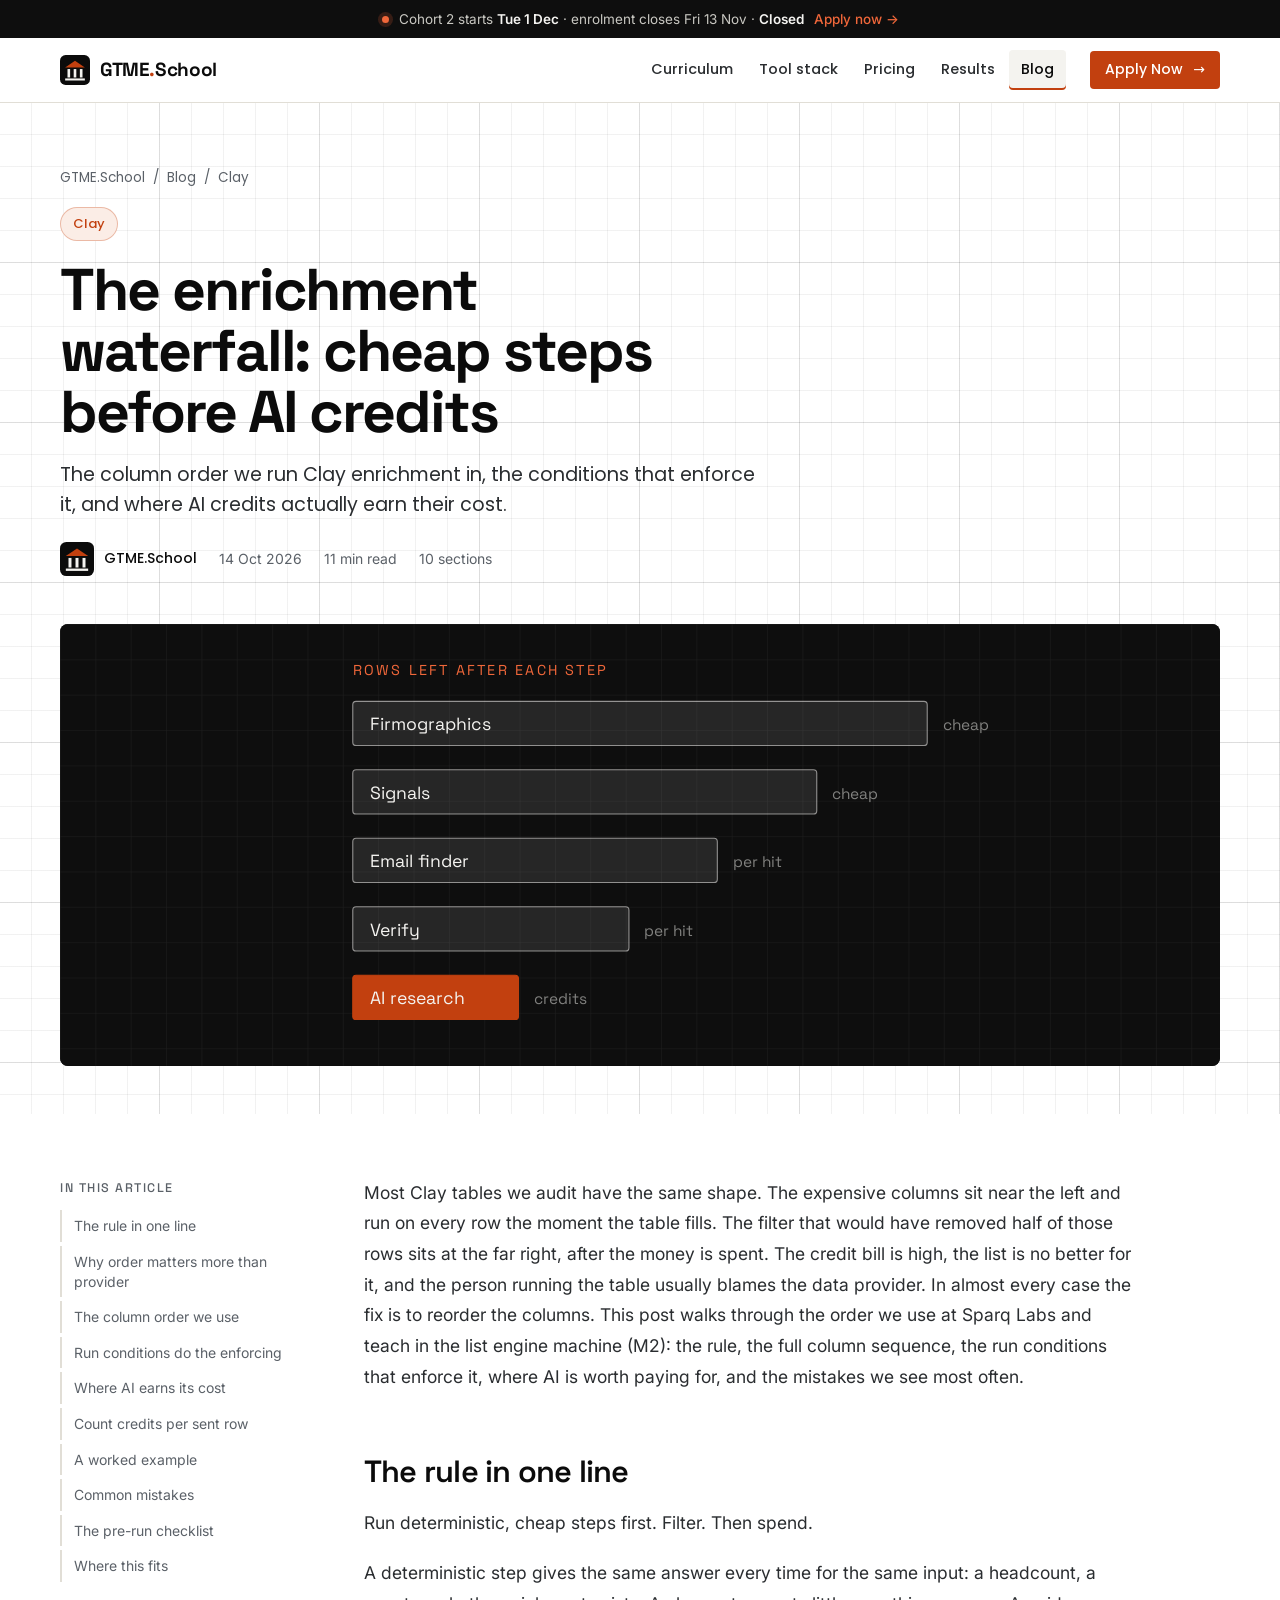
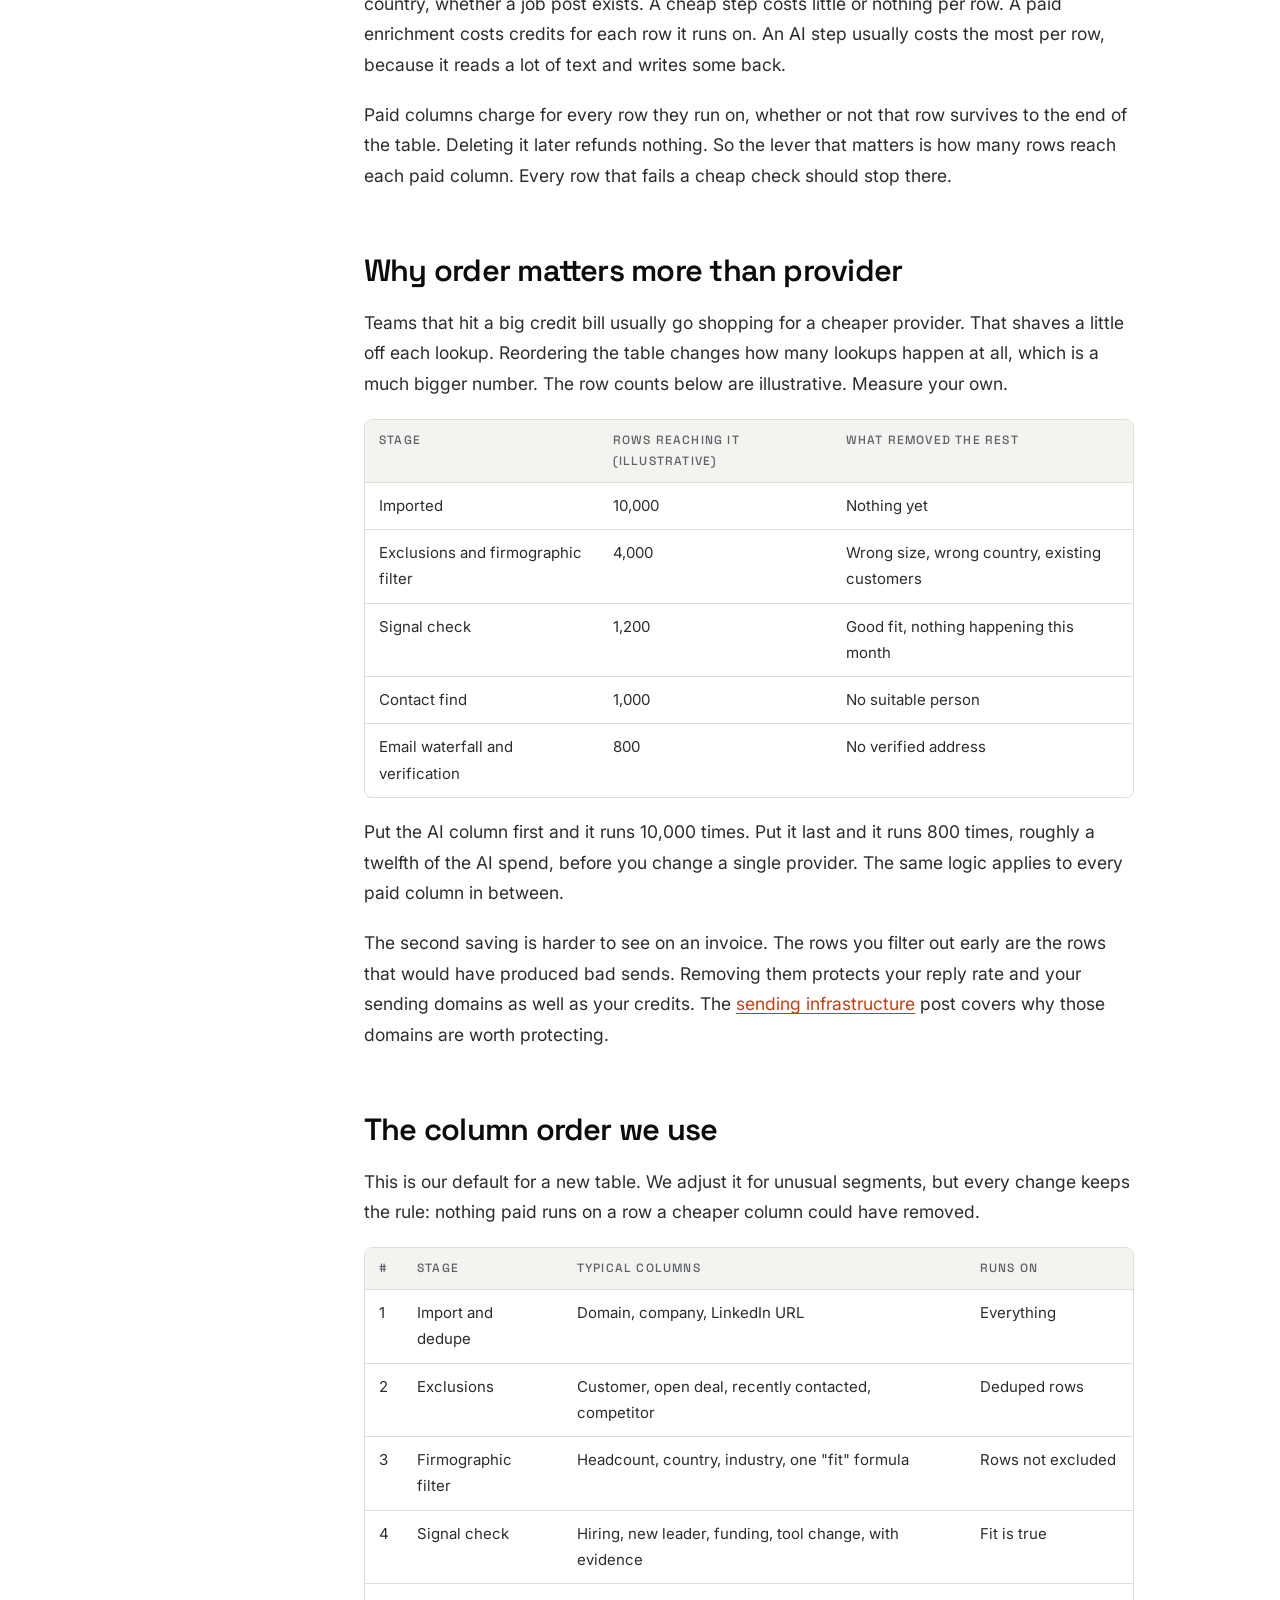
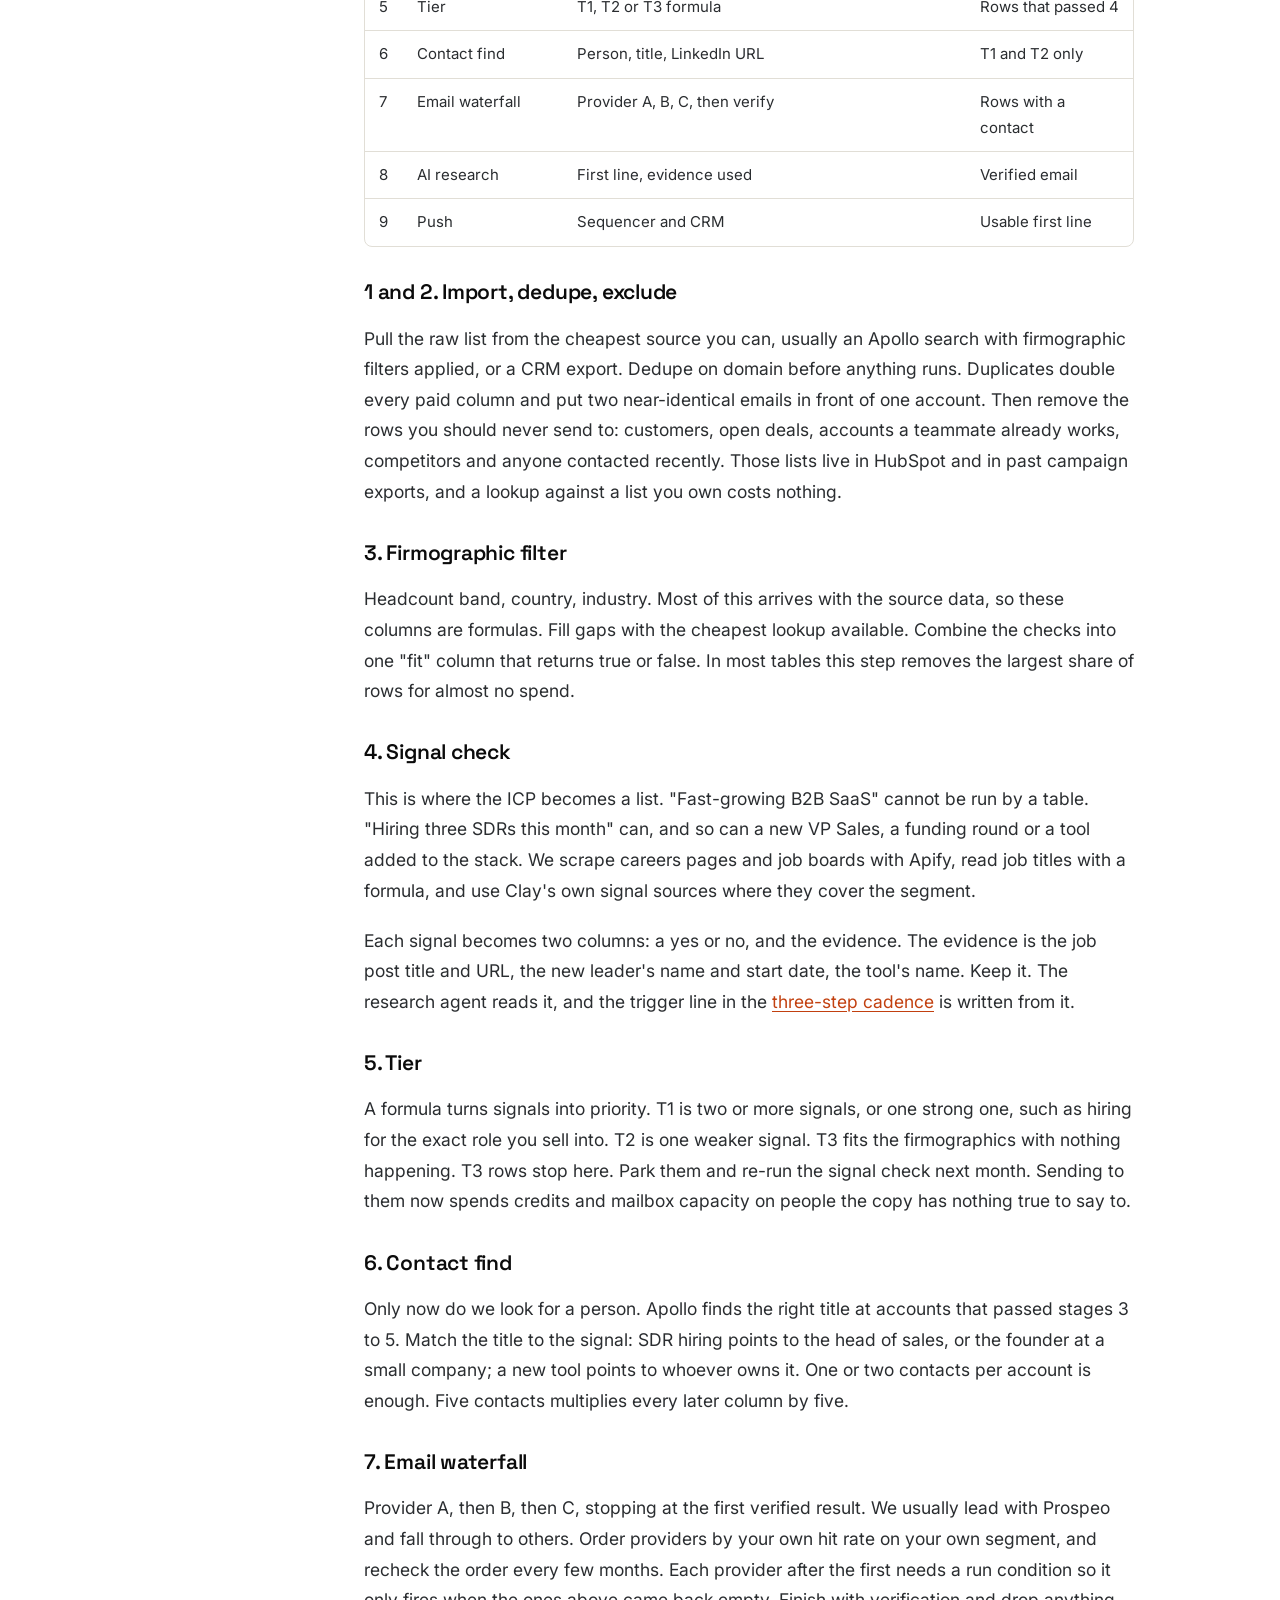
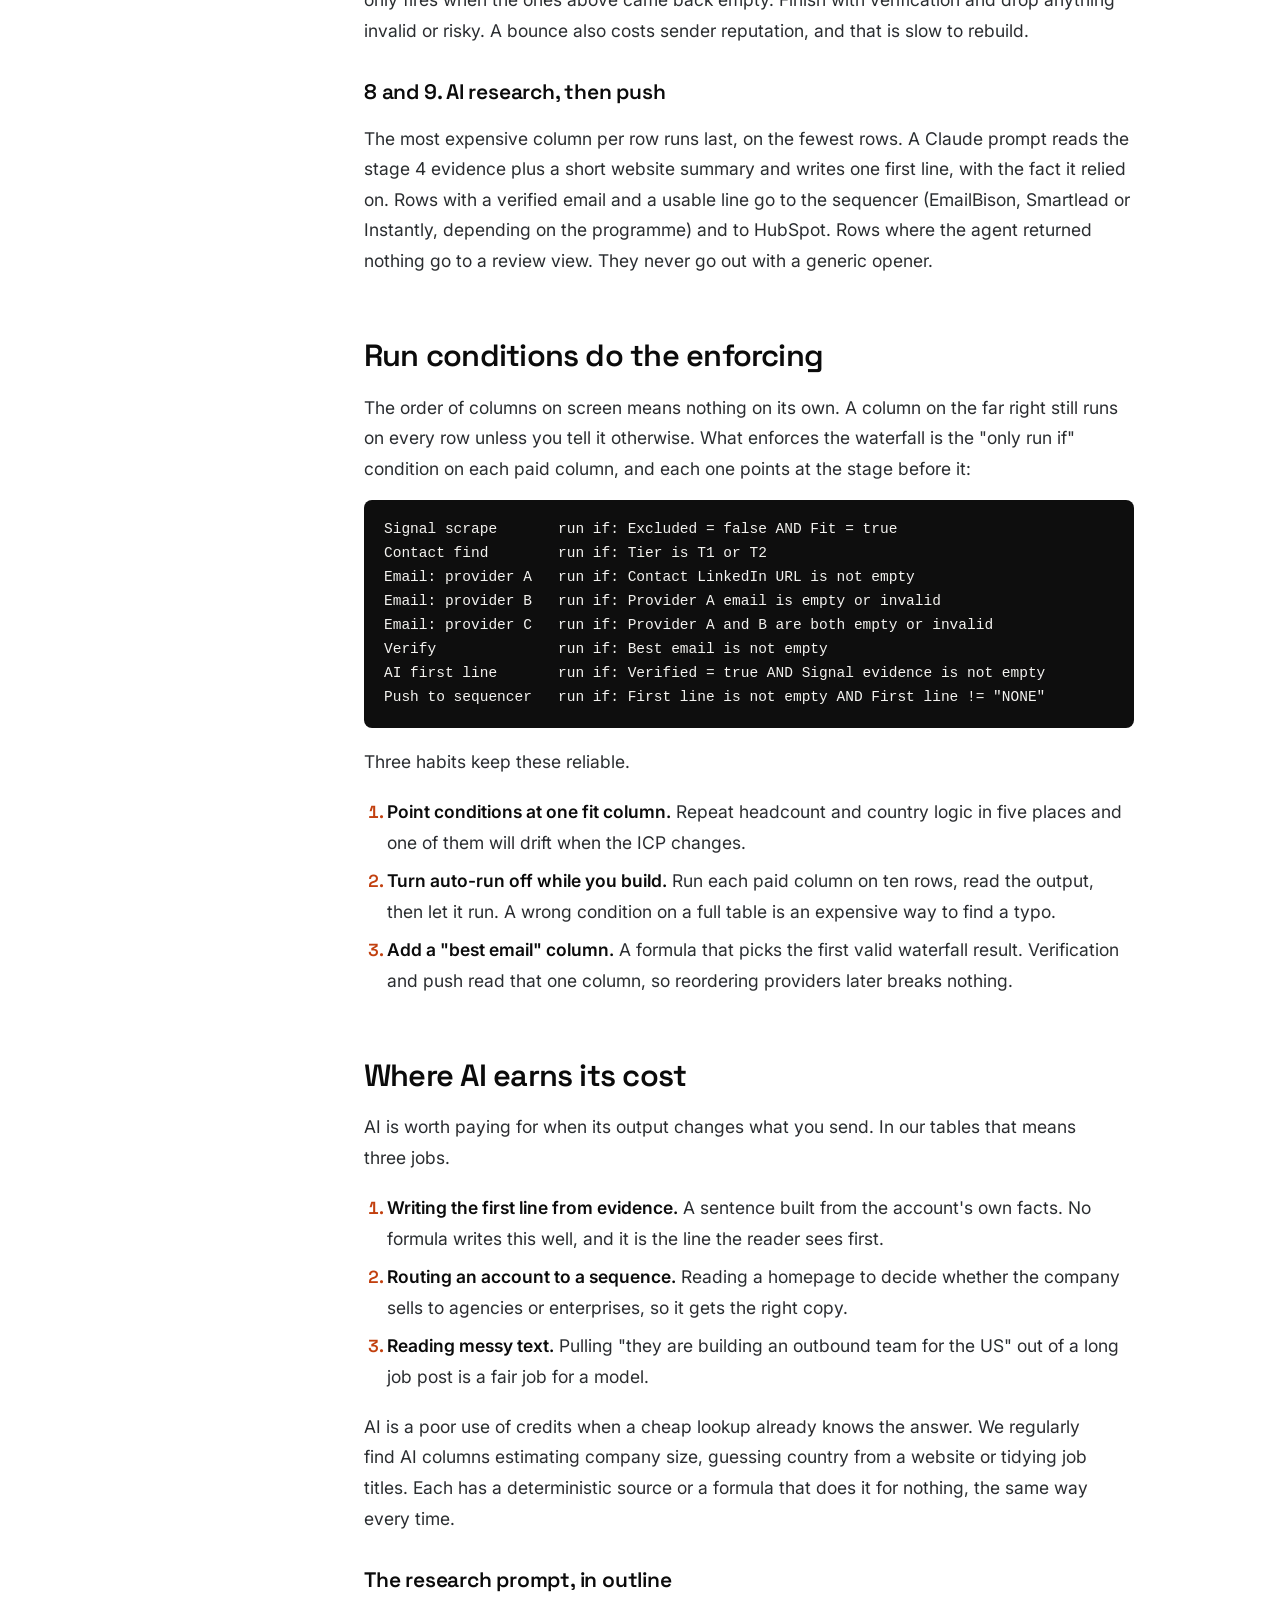
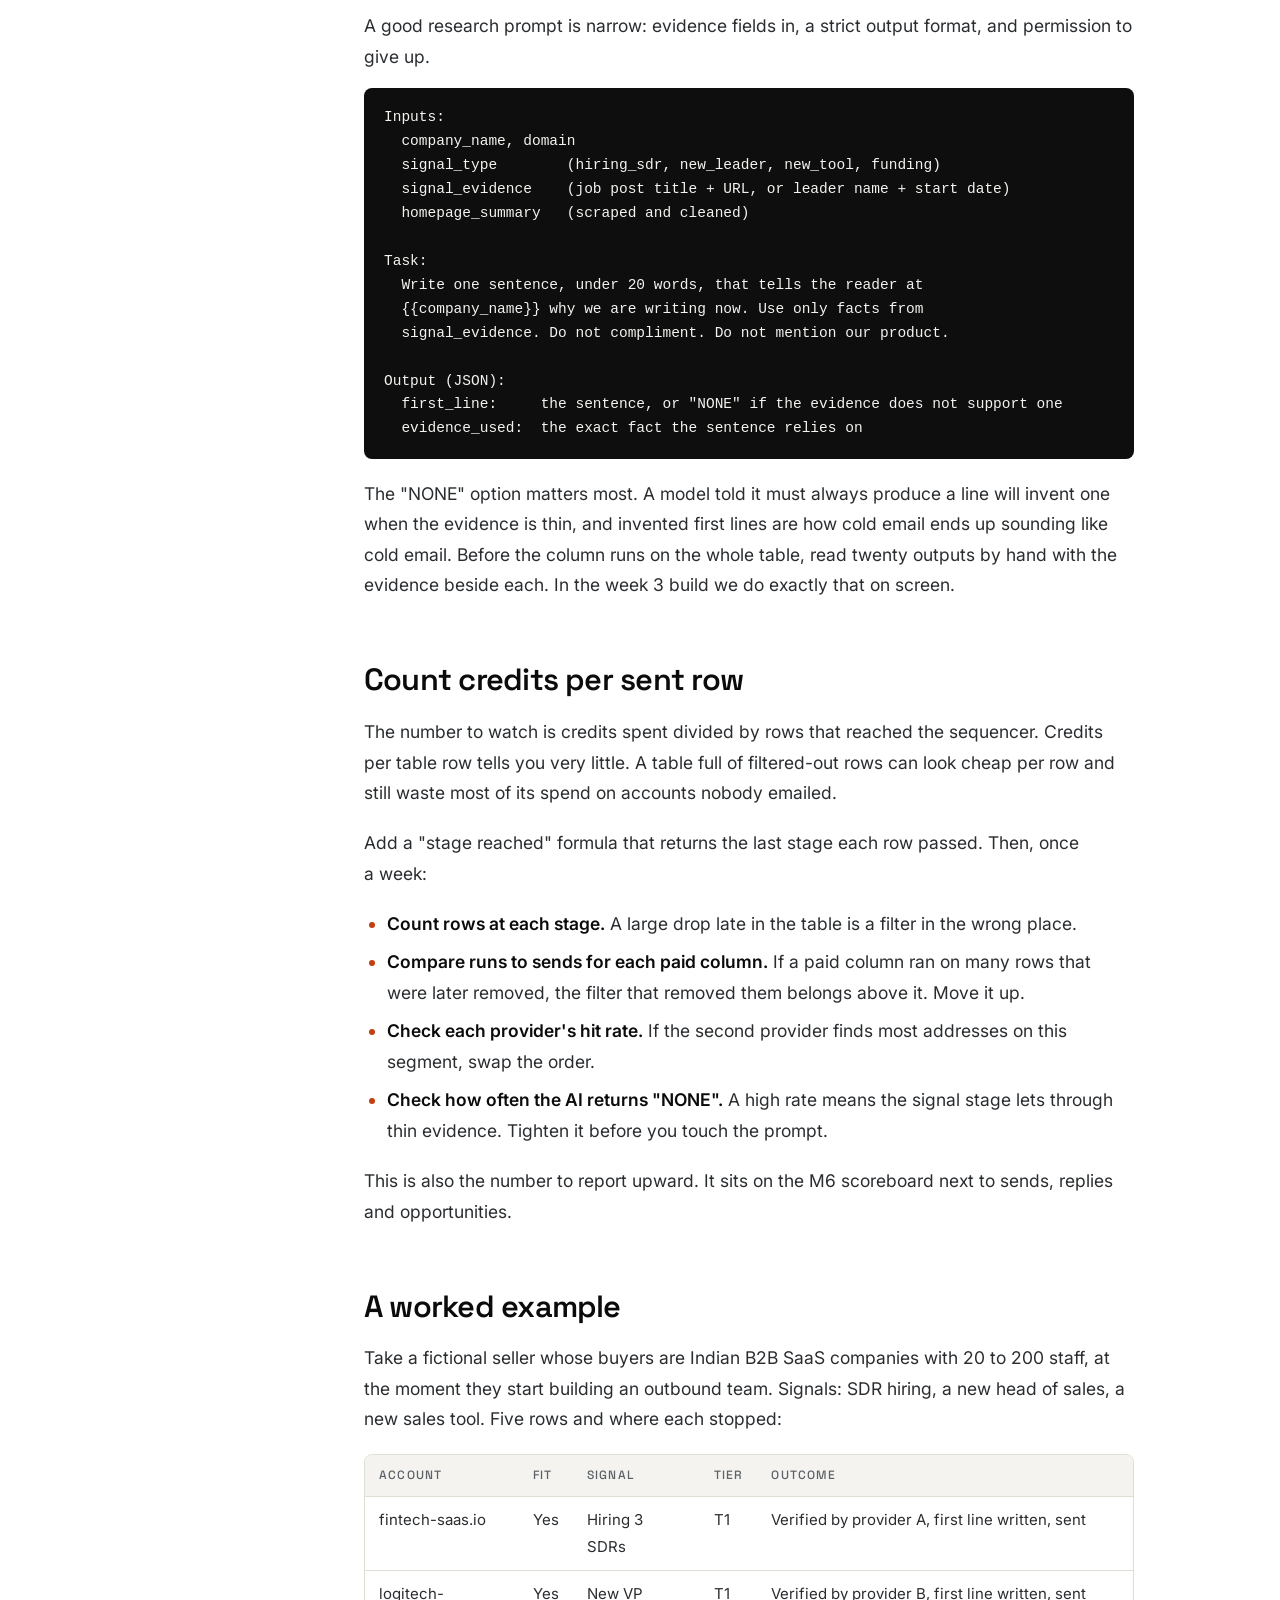
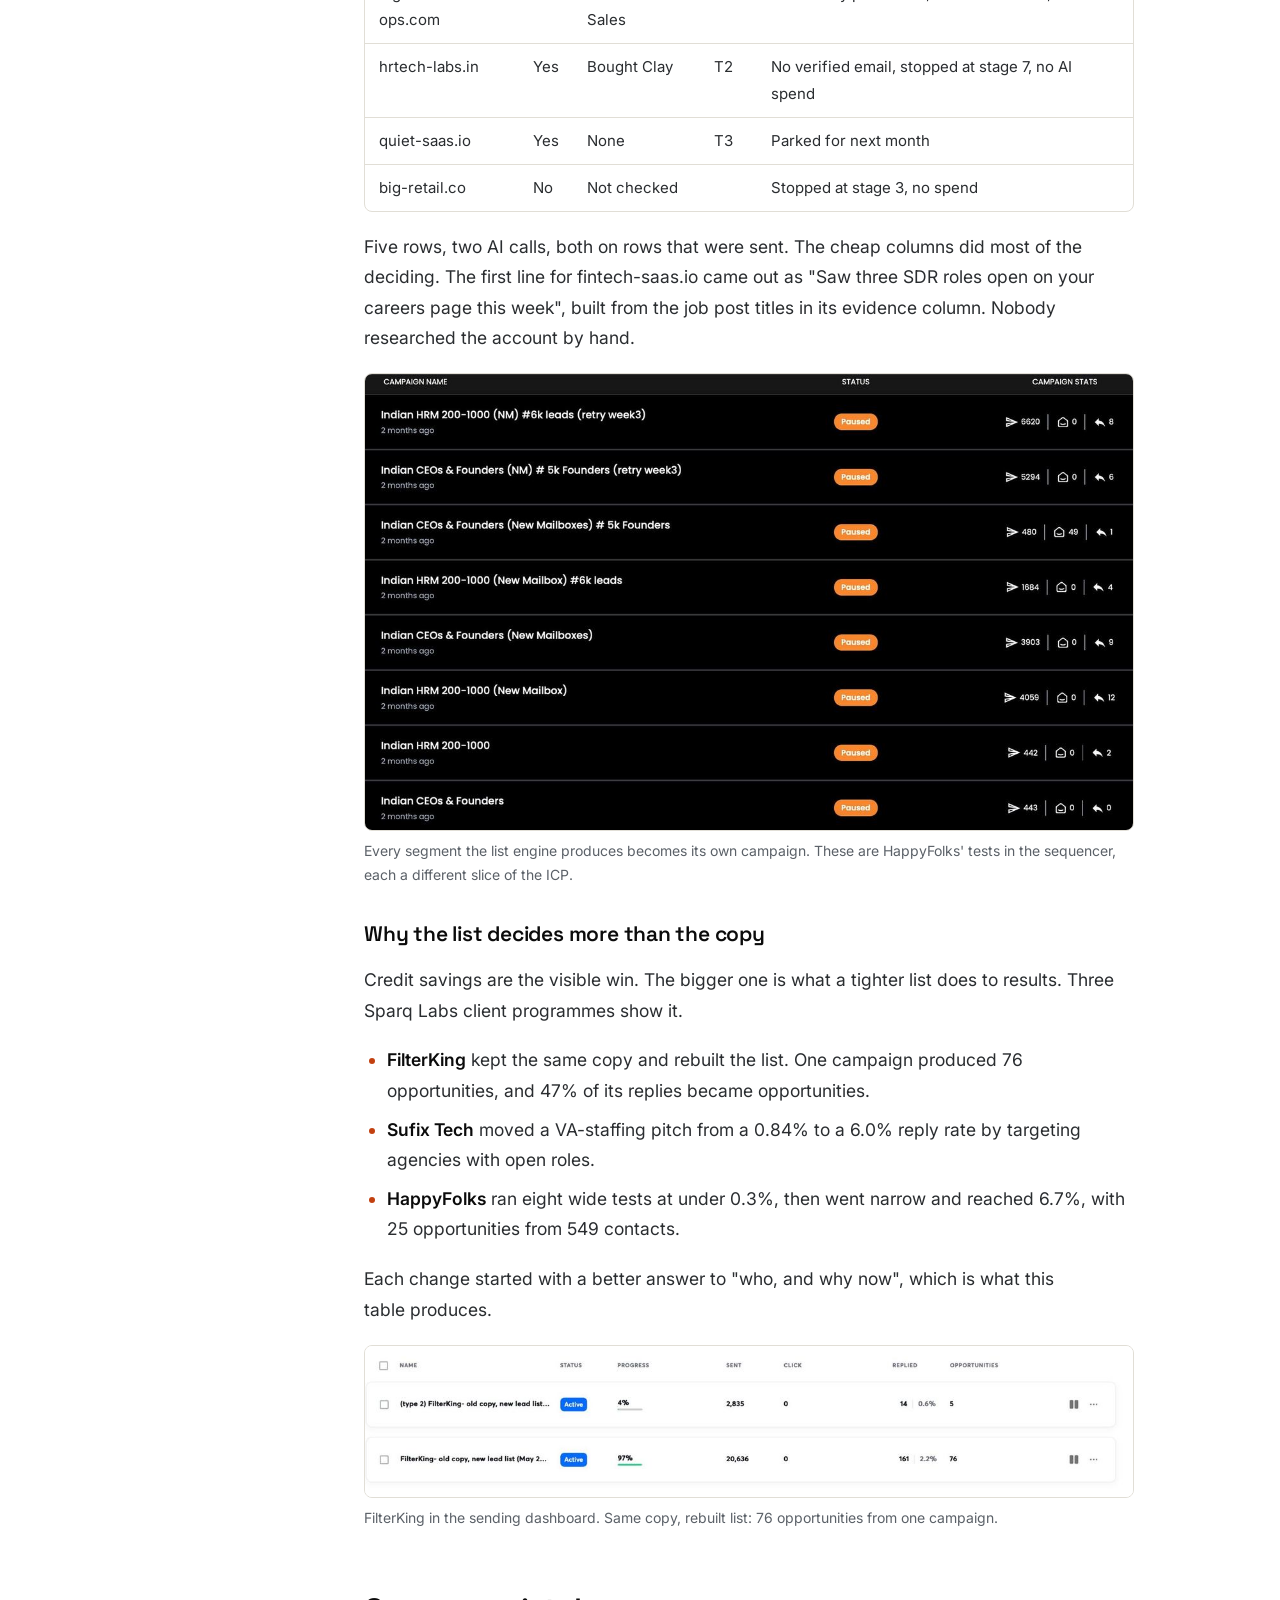
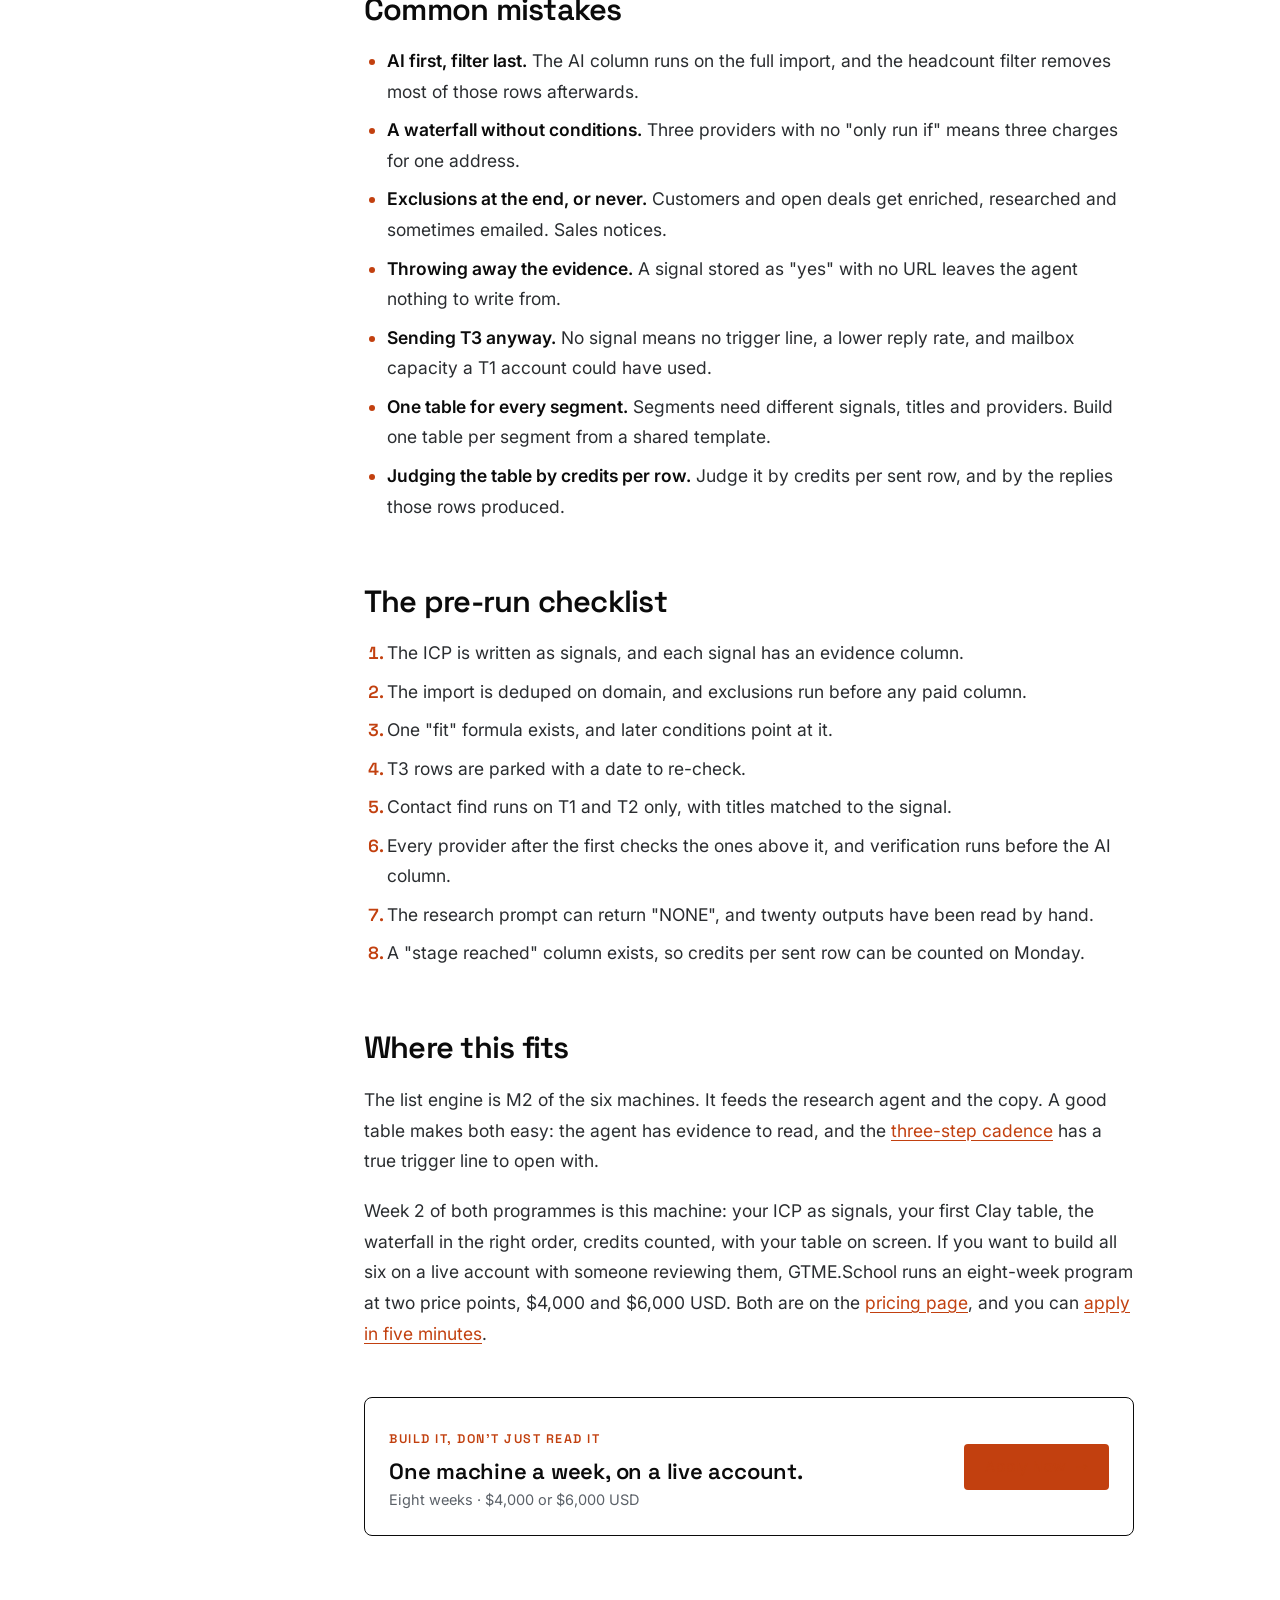
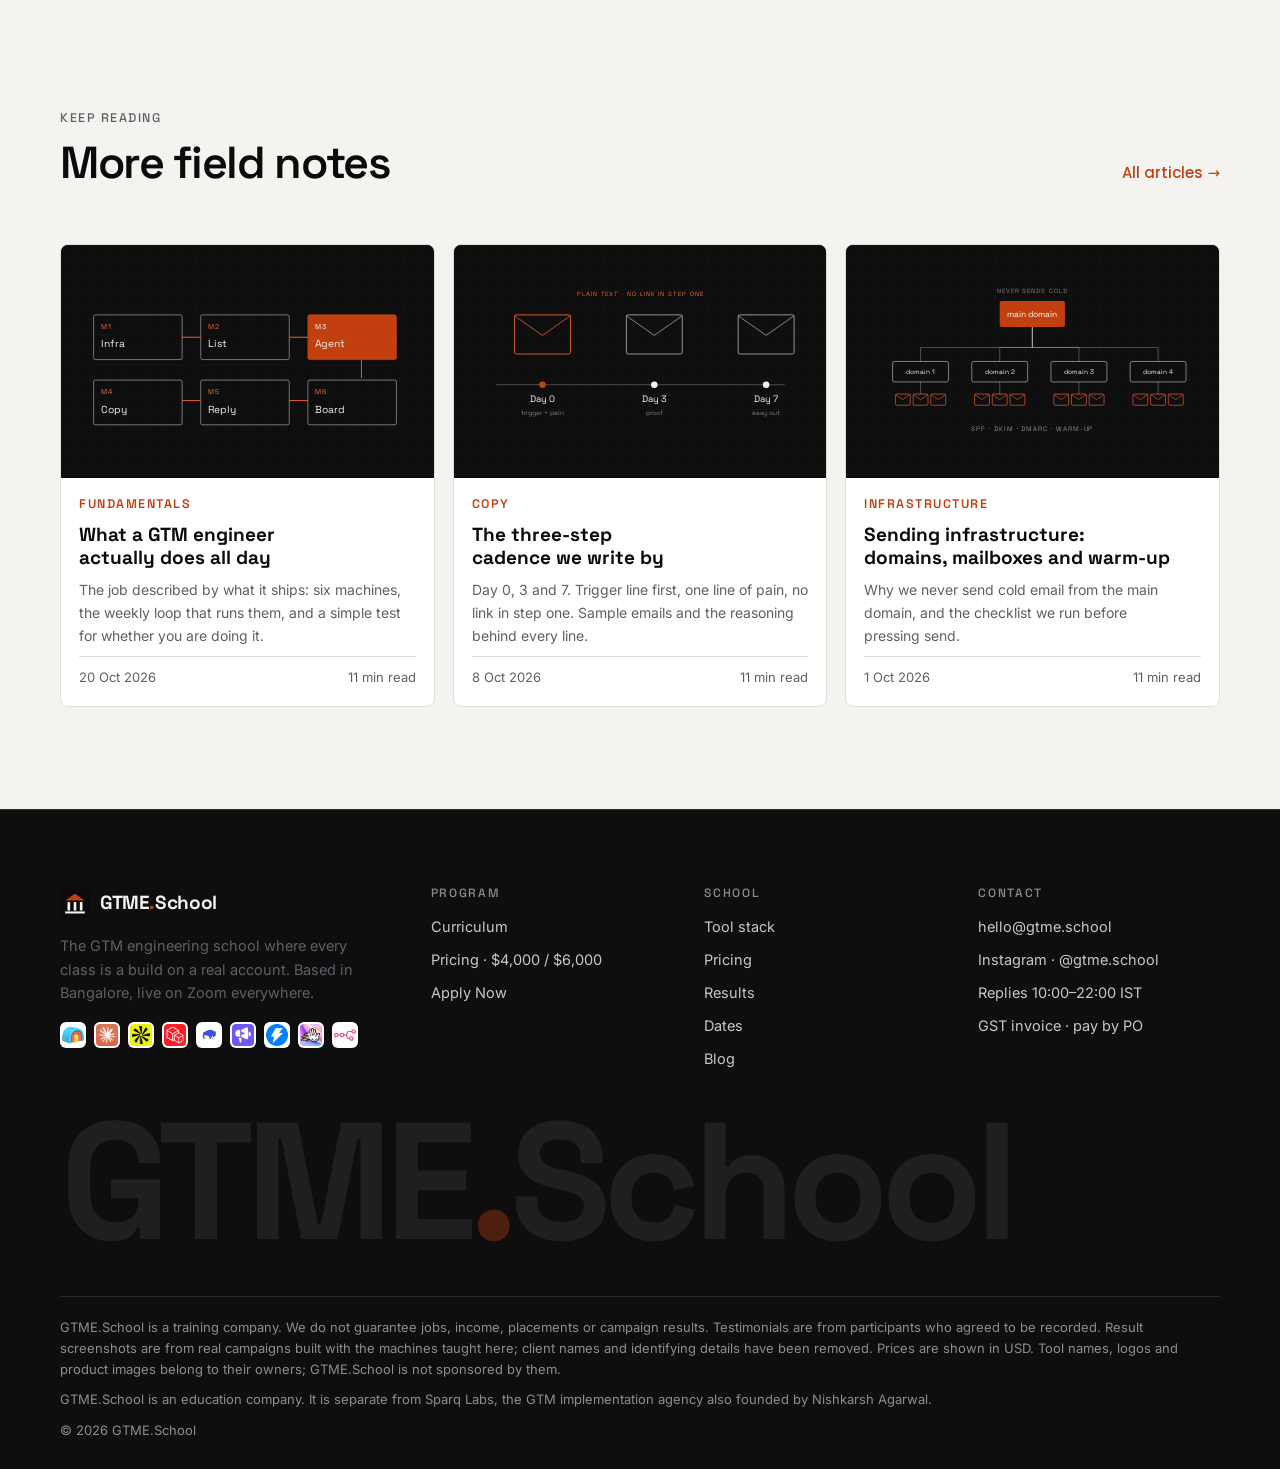
==== commit 3873fb6f: "Add Principal and Lieutenant tier details; move Cohort 2 start to 1 Dec - Replace the placeholder pr" ====
--- a/blog-enrichment-waterfall.html
+++ b/blog-enrichment-waterfall.html
@@ -1,4 +1,4 @@
-<!doctype html><html lang="en"><head><meta charset="utf-8"><meta name="viewport" content="width=device-width,initial-scale=1,viewport-fit=cover"><title>The enrichment waterfall: cheap steps before AI credits · GTME.School</title><meta name="claude:viewport-fit-sides" content="cover"><meta name="description" content="The column order we run Clay enrichment in, the conditions that enforce it, and where AI credits actually earn their cost."><link rel="icon" href="favicon.svg"><link rel="preconnect" href="https://fonts.googleapis.com"><link rel="preconnect" href="https://fonts.gstatic.com" crossorigin><link rel="stylesheet" href="https://fonts.googleapis.com/css2?family=Inter:wght@400;500;600&family=Poppins:wght@400;500;600&family=Space+Grotesk:wght@400;500;600;700&display=swap"><link rel="stylesheet" href="assets/site.css"></head><body><div class="bell"><div class="wrap"><span class="dot" aria-hidden="true"></span><span>Cohort 2 starts <b>Mon 16 Nov</b> · enrolment closes Fri 13 Nov · <b data-deadline="2026-11-13T23:59:00+05:30">21 days left</b></span><a href="pricing.html#apply">Apply now →</a></div></div>
+<!doctype html><html lang="en"><head><meta charset="utf-8"><meta name="viewport" content="width=device-width,initial-scale=1,viewport-fit=cover"><title>The enrichment waterfall: cheap steps before AI credits · GTME.School</title><meta name="claude:viewport-fit-sides" content="cover"><meta name="description" content="The column order we run Clay enrichment in, the conditions that enforce it, and where AI credits actually earn their cost."><link rel="icon" href="favicon.svg"><link rel="preconnect" href="https://fonts.googleapis.com"><link rel="preconnect" href="https://fonts.gstatic.com" crossorigin><link rel="stylesheet" href="https://fonts.googleapis.com/css2?family=Inter:wght@400;500;600&family=Poppins:wght@400;500;600&family=Space+Grotesk:wght@400;500;600;700&display=swap"><link rel="stylesheet" href="assets/site.css"></head><body><div class="bell"><div class="wrap"><span class="dot" aria-hidden="true"></span><span>Cohort 2 starts <b>Tue 1 Dec</b> · enrolment closes Fri 13 Nov · <b data-deadline="2026-11-13T23:59:00+05:30">21 days left</b></span><a href="pricing.html#apply">Apply now →</a></div></div>
 <header class="hdr"><div class="wrap"><a class="brand " href="index.html" aria-label="GTME.School home"><svg viewBox="0 0 32 32" aria-hidden="true"><rect width="32" height="32" rx="6" fill="#0B0B0B"/><path d="M5.5 13.2 16 6l10.5 7.2z" fill="#C2400F"/><rect x="8" y="15" width="2.8" height="9" fill="#F4F3F0"/><rect x="14.6" y="15" width="2.8" height="9" fill="#F4F3F0"/><rect x="21.2" y="15" width="2.8" height="9" fill="#F4F3F0"/><rect x="5.5" y="25" width="21" height="2.2" fill="#F4F3F0"/></svg><span>GTME<span class="dotsch">.</span>School</span></a>
 <nav class="nav" aria-label="Main">
 <a href="index.html#plan">Curriculum</a><a href="tools.html">Tool stack</a><a href="pricing.html">Pricing</a><a href="index.html#results">Results</a><a href="blog.html" aria-current="page">Blog</a></nav>
--- a/assets/site.css
+++ b/assets/site.css
@@ -822,3 +822,13 @@
 .final-cta{display:flex;justify-content:space-between;align-items:center;gap:20px;flex-wrap:wrap;margin-top:36px;border:1px solid var(--night-line);border-radius:12px;padding:clamp(22px,3vw,34px);background:var(--night-2)}
 .final-cta p{color:var(--bone-2);font-size:16px;max-width:56ch}
 .rc .hd:last-child{border-bottom:0;padding-bottom:16px}
+
+/* tier detail tables inside pricing cards */
+.ptbl{width:100%;border-collapse:collapse;margin:14px 0 4px;font-size:14px}
+.ptbl th,.ptbl td{padding:8px 0;border-bottom:1px solid var(--line);vertical-align:top;text-align:left}
+.ptbl th{font-weight:400;color:var(--grey);padding-right:12px;width:46%}
+.ptbl td{font-family:var(--sub);font-weight:500;color:var(--ink)}
+.door-c.feat .ptbl th,.door-c.feat .ptbl td{border-bottom-color:var(--night-line)}
+.door-c.feat .ptbl th{color:var(--ash)}
+.door-c.feat .ptbl td{color:var(--bone)}
+.door-c .ptbl+ul{margin-top:14px}
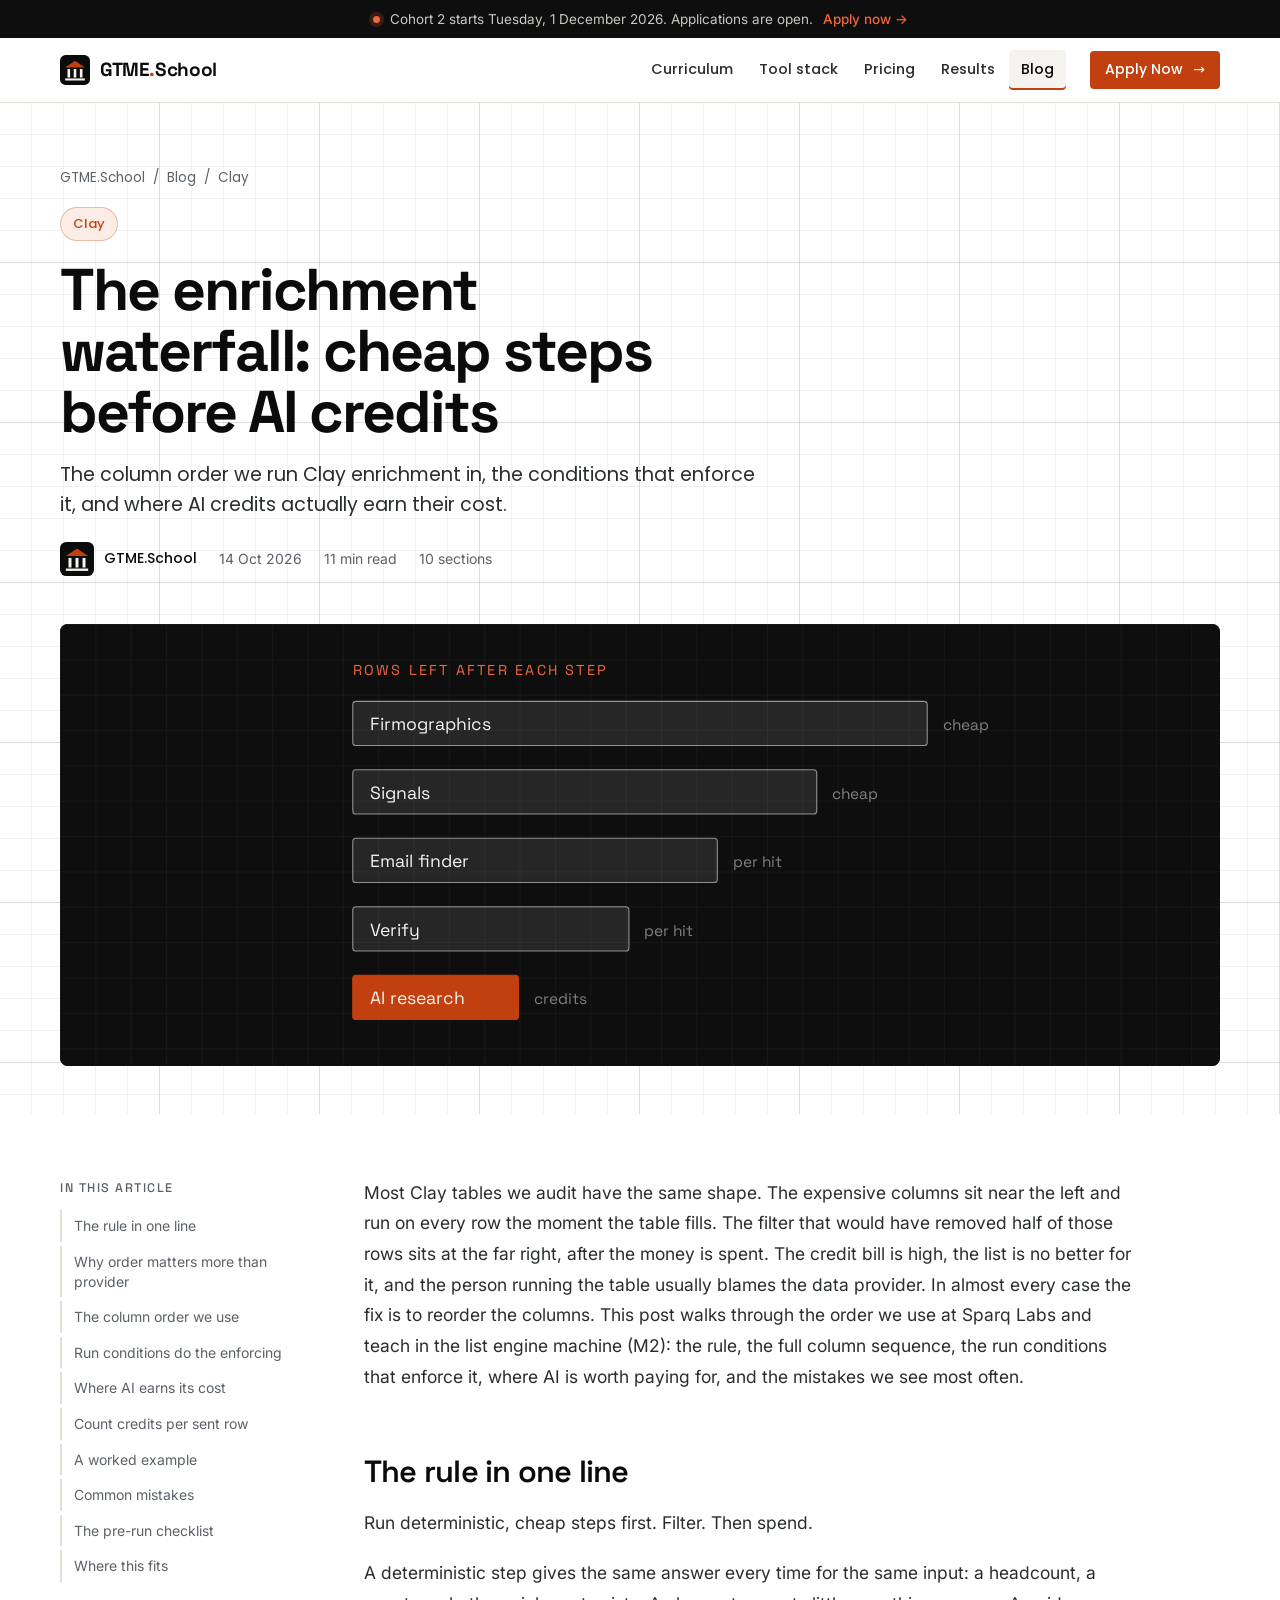
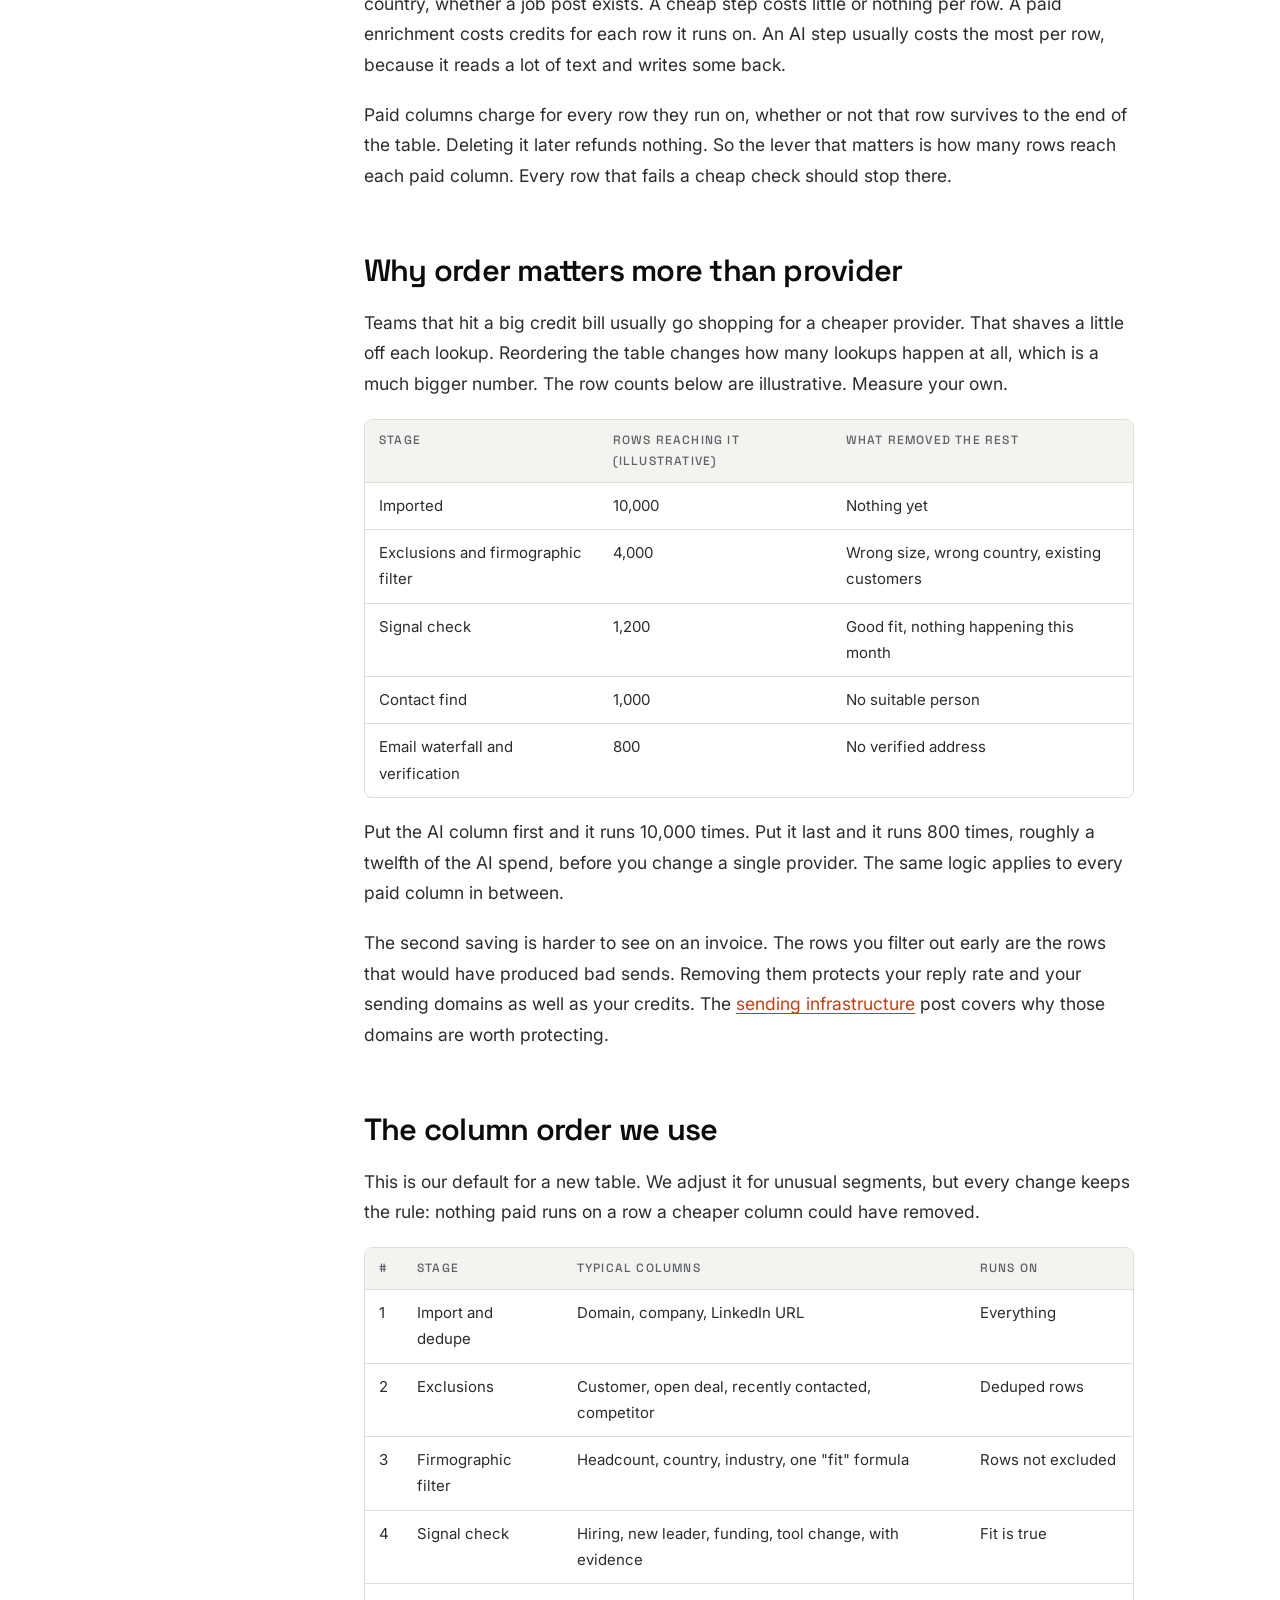
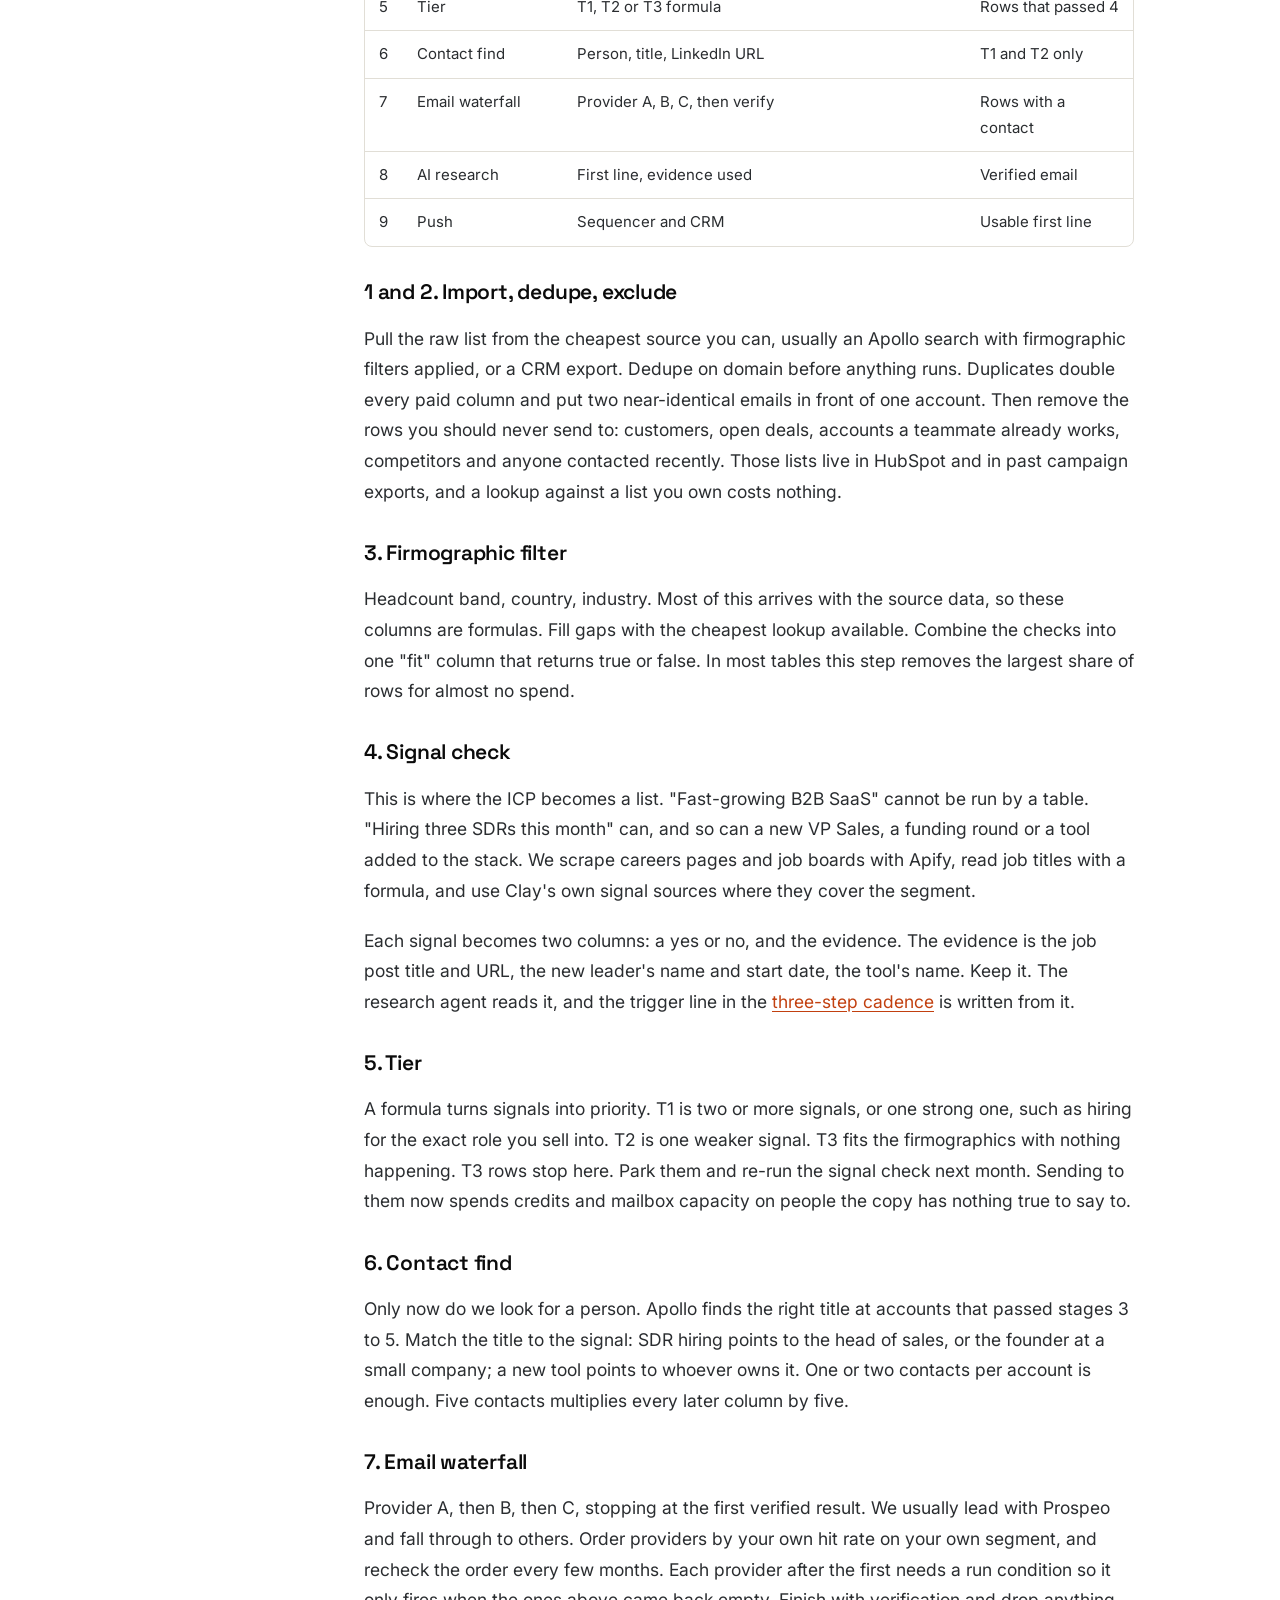
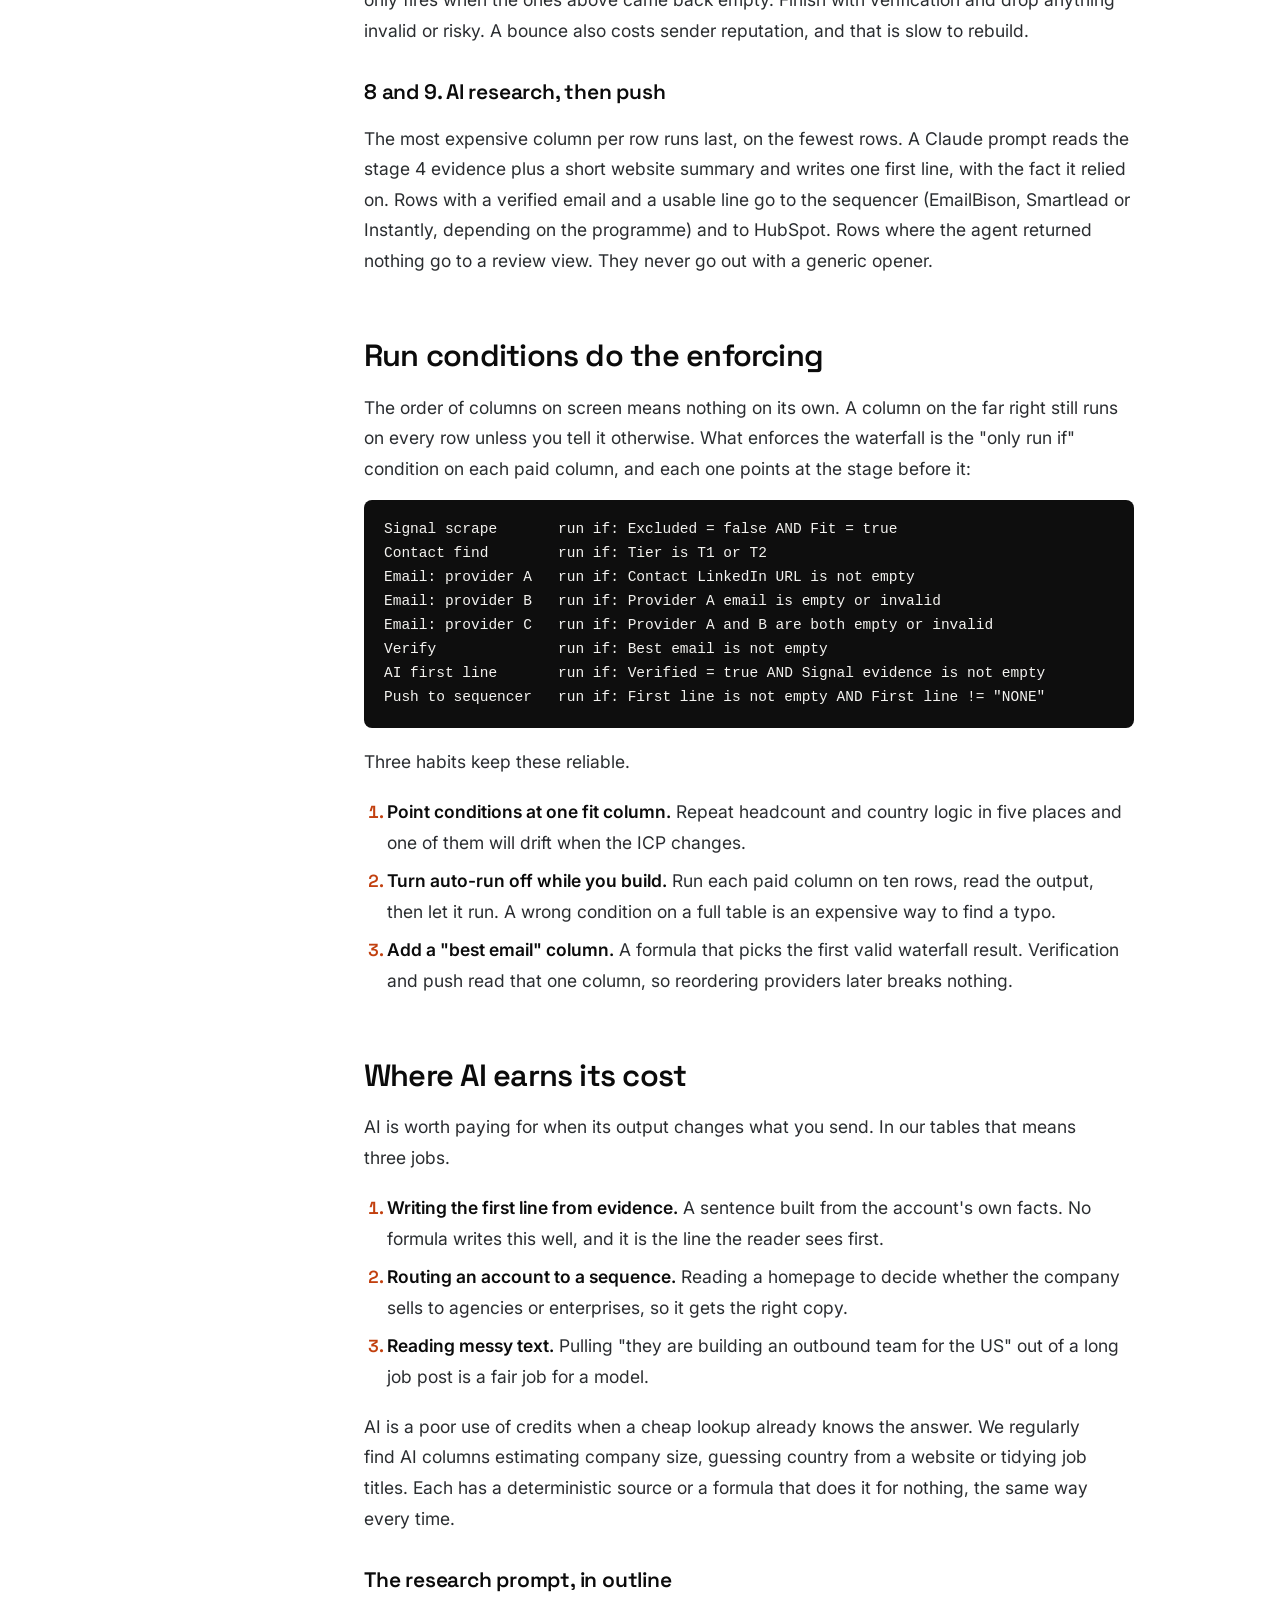
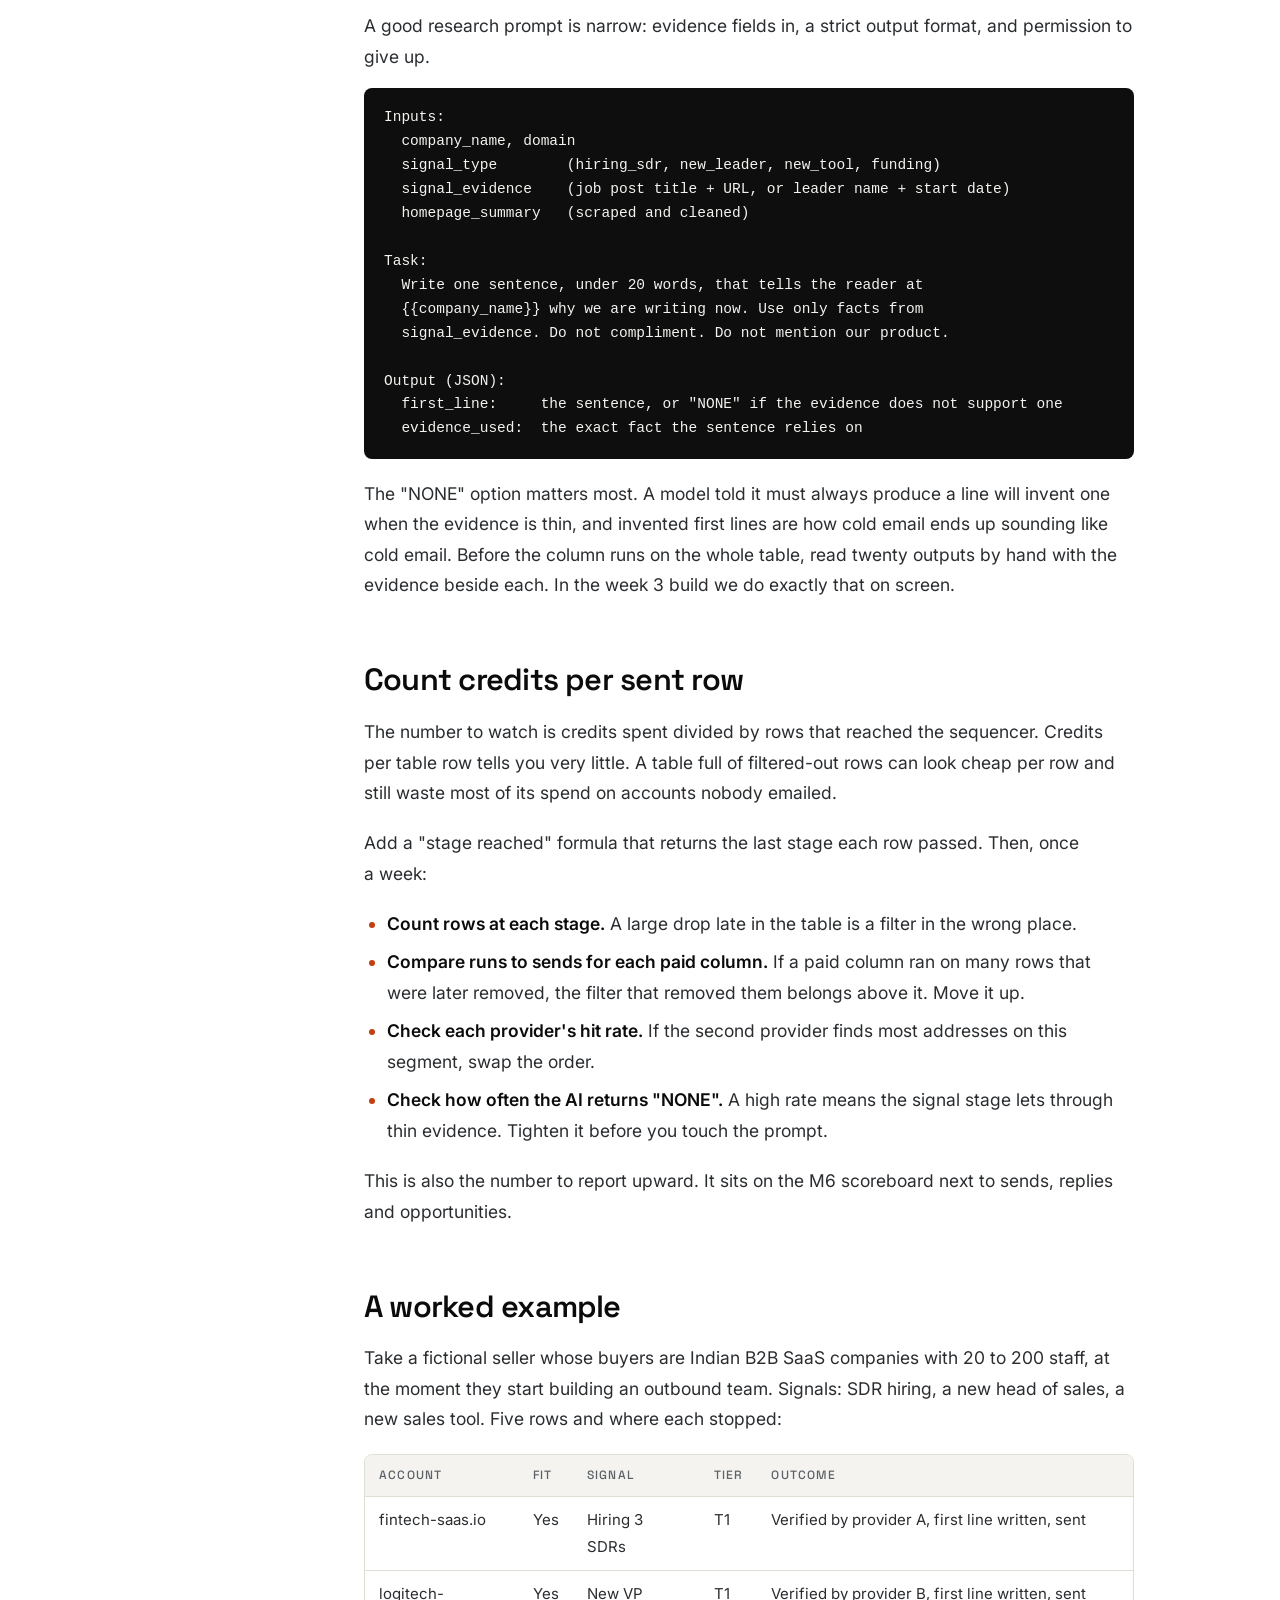
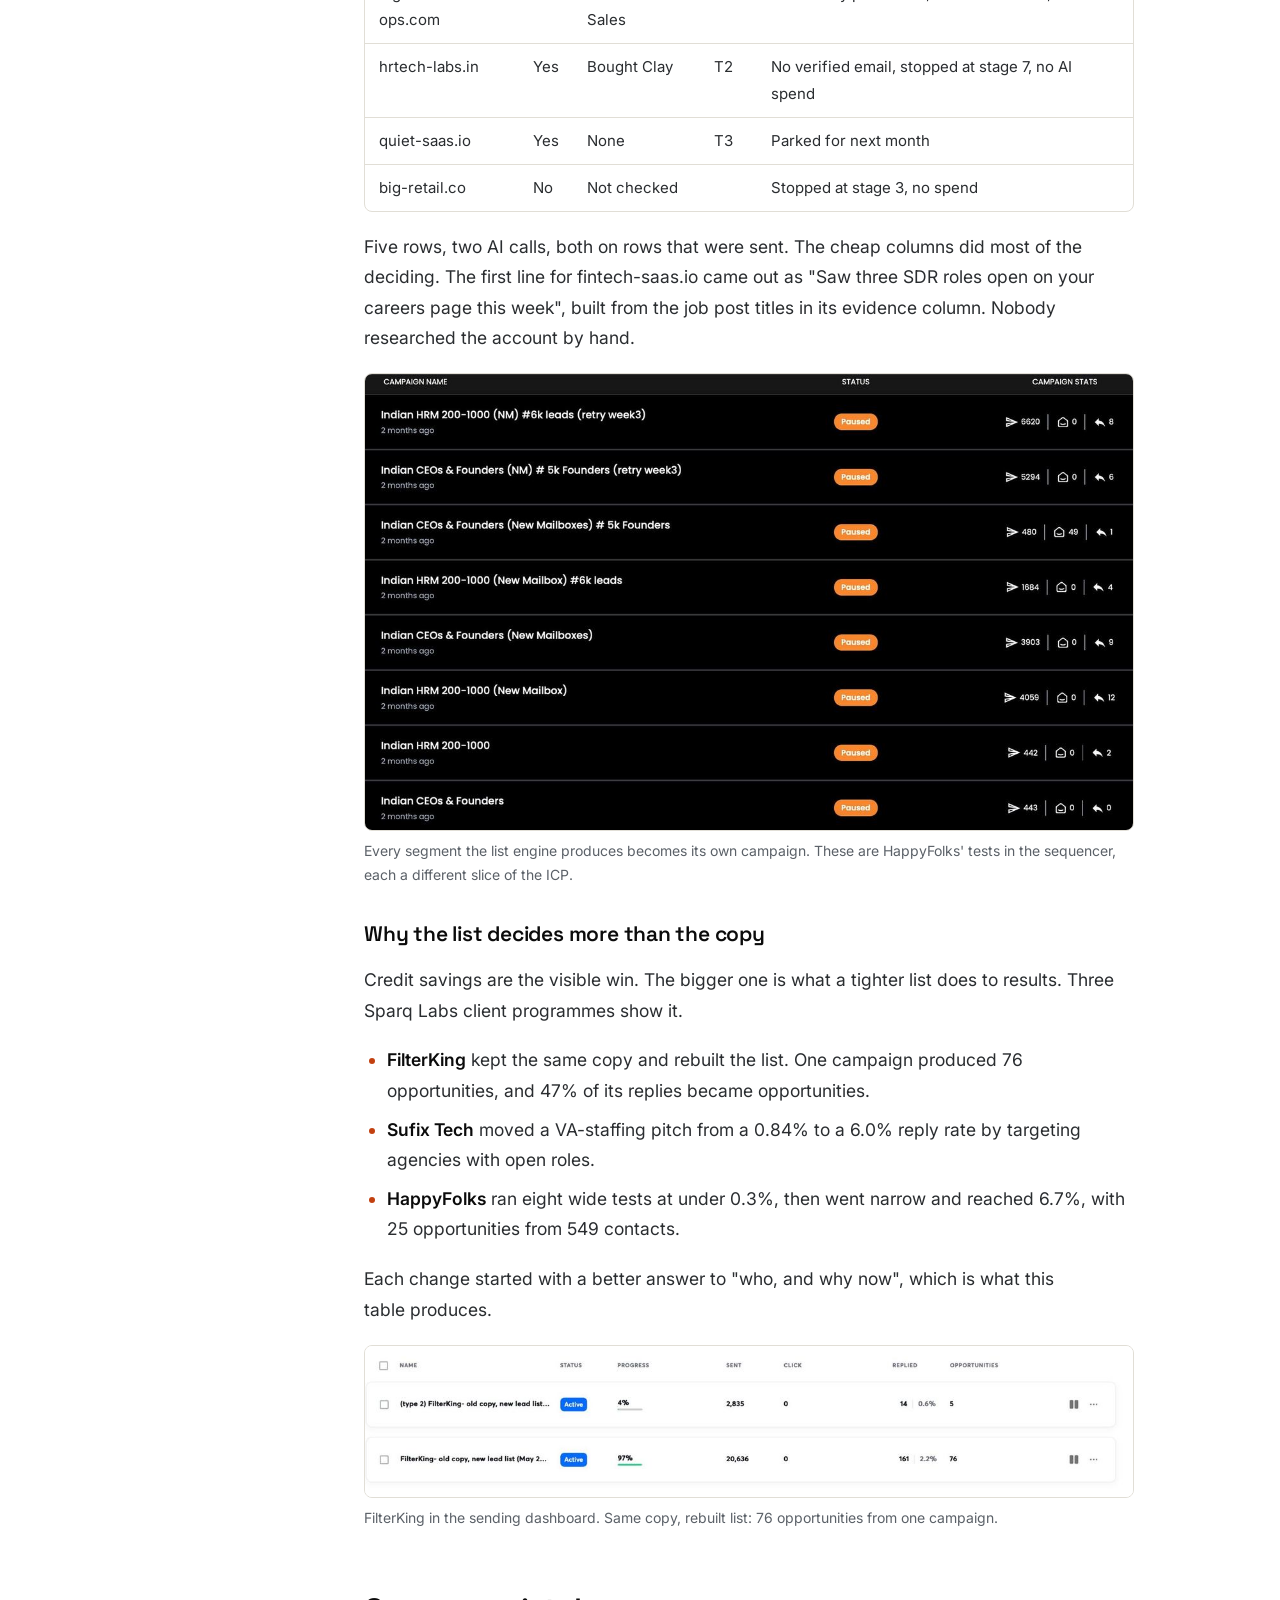
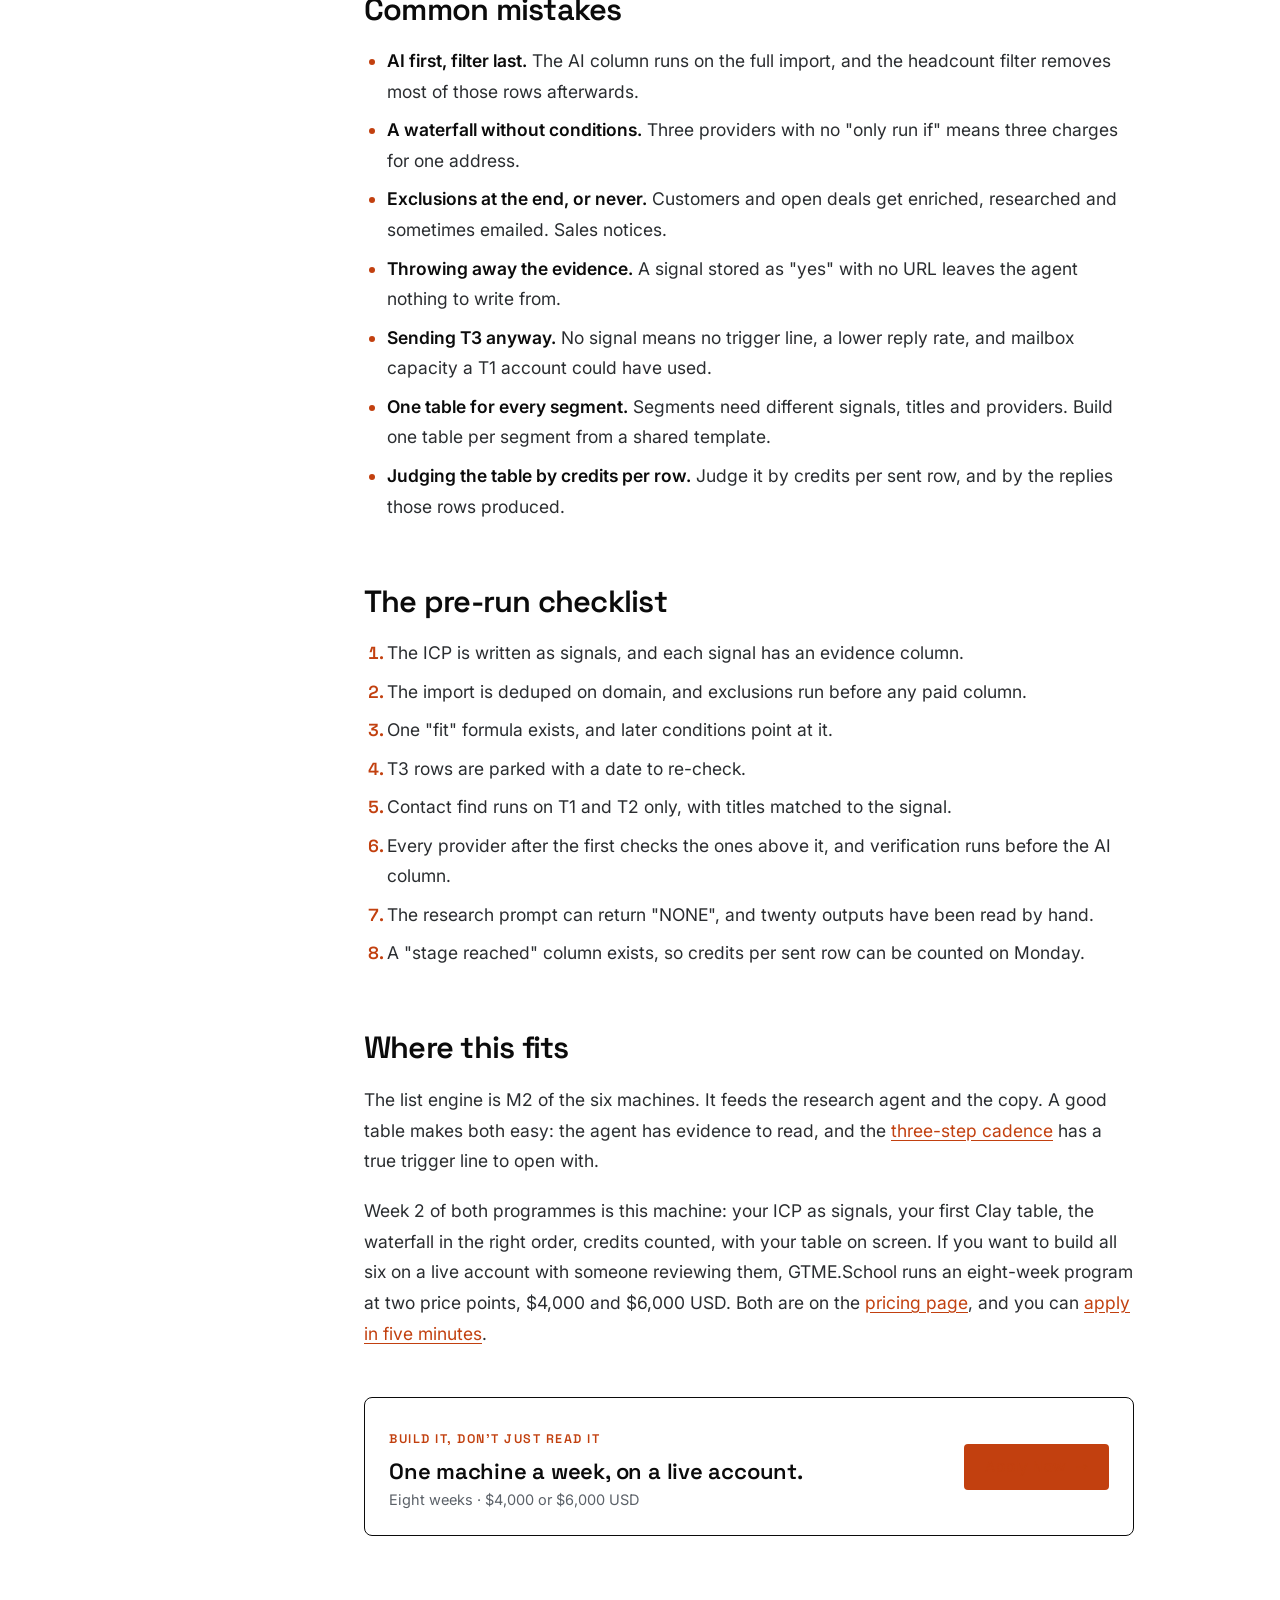
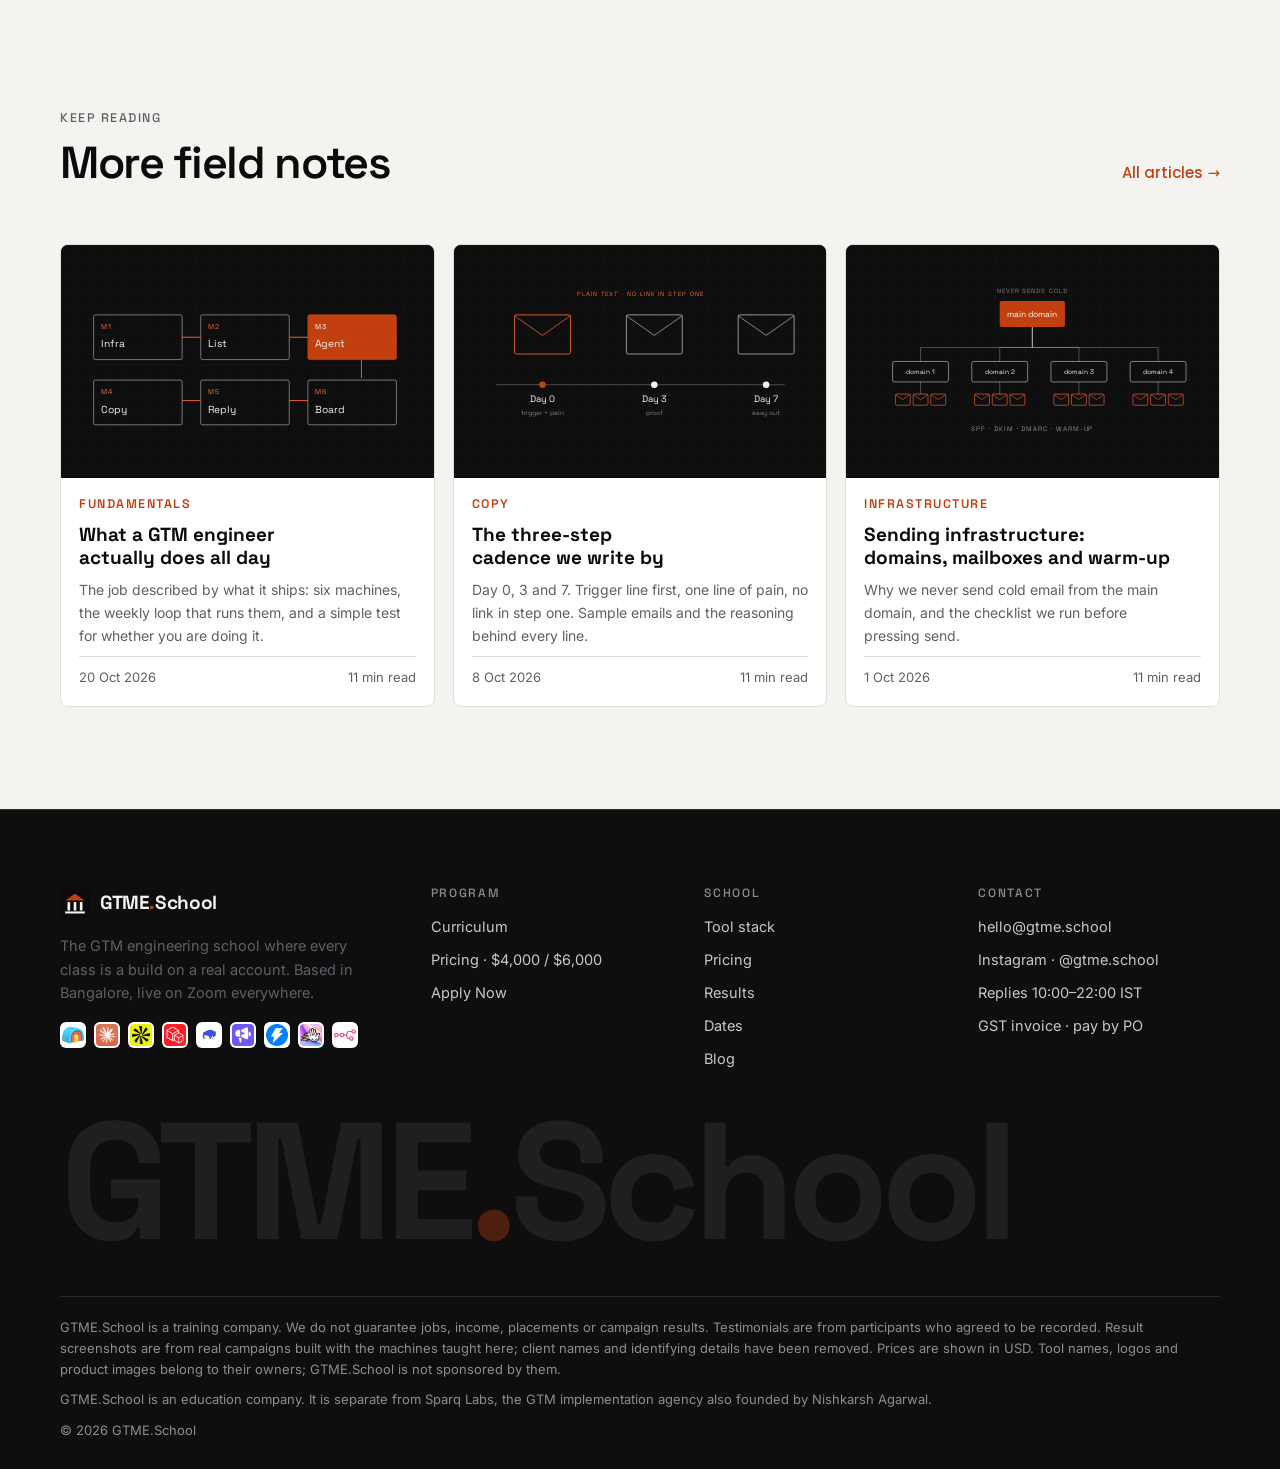
==== commit 18277322: "Update cohort dates and enrollment copy" ====
--- a/blog-enrichment-waterfall.html
+++ b/blog-enrichment-waterfall.html
@@ -1,4 +1,4 @@
-<!doctype html><html lang="en"><head><meta charset="utf-8"><meta name="viewport" content="width=device-width,initial-scale=1,viewport-fit=cover"><title>The enrichment waterfall: cheap steps before AI credits · GTME.School</title><meta name="claude:viewport-fit-sides" content="cover"><meta name="description" content="The column order we run Clay enrichment in, the conditions that enforce it, and where AI credits actually earn their cost."><link rel="icon" href="favicon.svg"><link rel="preconnect" href="https://fonts.googleapis.com"><link rel="preconnect" href="https://fonts.gstatic.com" crossorigin><link rel="stylesheet" href="https://fonts.googleapis.com/css2?family=Inter:wght@400;500;600&family=Poppins:wght@400;500;600&family=Space+Grotesk:wght@400;500;600;700&display=swap"><link rel="stylesheet" href="assets/site.css"></head><body><div class="bell"><div class="wrap"><span class="dot" aria-hidden="true"></span><span>Cohort 2 starts <b>Tue 1 Dec</b> · enrolment closes Fri 13 Nov · <b data-deadline="2026-11-13T23:59:00+05:30">21 days left</b></span><a href="pricing.html#apply">Apply now →</a></div></div>
+<!doctype html><html lang="en"><head><meta charset="utf-8"><meta name="viewport" content="width=device-width,initial-scale=1,viewport-fit=cover"><title>The enrichment waterfall: cheap steps before AI credits · GTME.School</title><meta name="claude:viewport-fit-sides" content="cover"><meta name="description" content="The column order we run Clay enrichment in, the conditions that enforce it, and where AI credits actually earn their cost."><link rel="icon" href="favicon.svg"><link rel="preconnect" href="https://fonts.googleapis.com"><link rel="preconnect" href="https://fonts.gstatic.com" crossorigin><link rel="stylesheet" href="https://fonts.googleapis.com/css2?family=Inter:wght@400;500;600&family=Poppins:wght@400;500;600&family=Space+Grotesk:wght@400;500;600;700&display=swap"><link rel="stylesheet" href="assets/site.css"></head><body><div class="bell"><div class="wrap"><span class="dot" aria-hidden="true"></span><span>Cohort 2 starts Tuesday, 1 December 2026. Applications are open.</span><a href="pricing.html#apply">Apply now →</a></div></div>
 <header class="hdr"><div class="wrap"><a class="brand " href="index.html" aria-label="GTME.School home"><svg viewBox="0 0 32 32" aria-hidden="true"><rect width="32" height="32" rx="6" fill="#0B0B0B"/><path d="M5.5 13.2 16 6l10.5 7.2z" fill="#C2400F"/><rect x="8" y="15" width="2.8" height="9" fill="#F4F3F0"/><rect x="14.6" y="15" width="2.8" height="9" fill="#F4F3F0"/><rect x="21.2" y="15" width="2.8" height="9" fill="#F4F3F0"/><rect x="5.5" y="25" width="21" height="2.2" fill="#F4F3F0"/></svg><span>GTME<span class="dotsch">.</span>School</span></a>
 <nav class="nav" aria-label="Main">
 <a href="index.html#plan">Curriculum</a><a href="tools.html">Tool stack</a><a href="pricing.html">Pricing</a><a href="index.html#results">Results</a><a href="blog.html" aria-current="page">Blog</a></nav>
